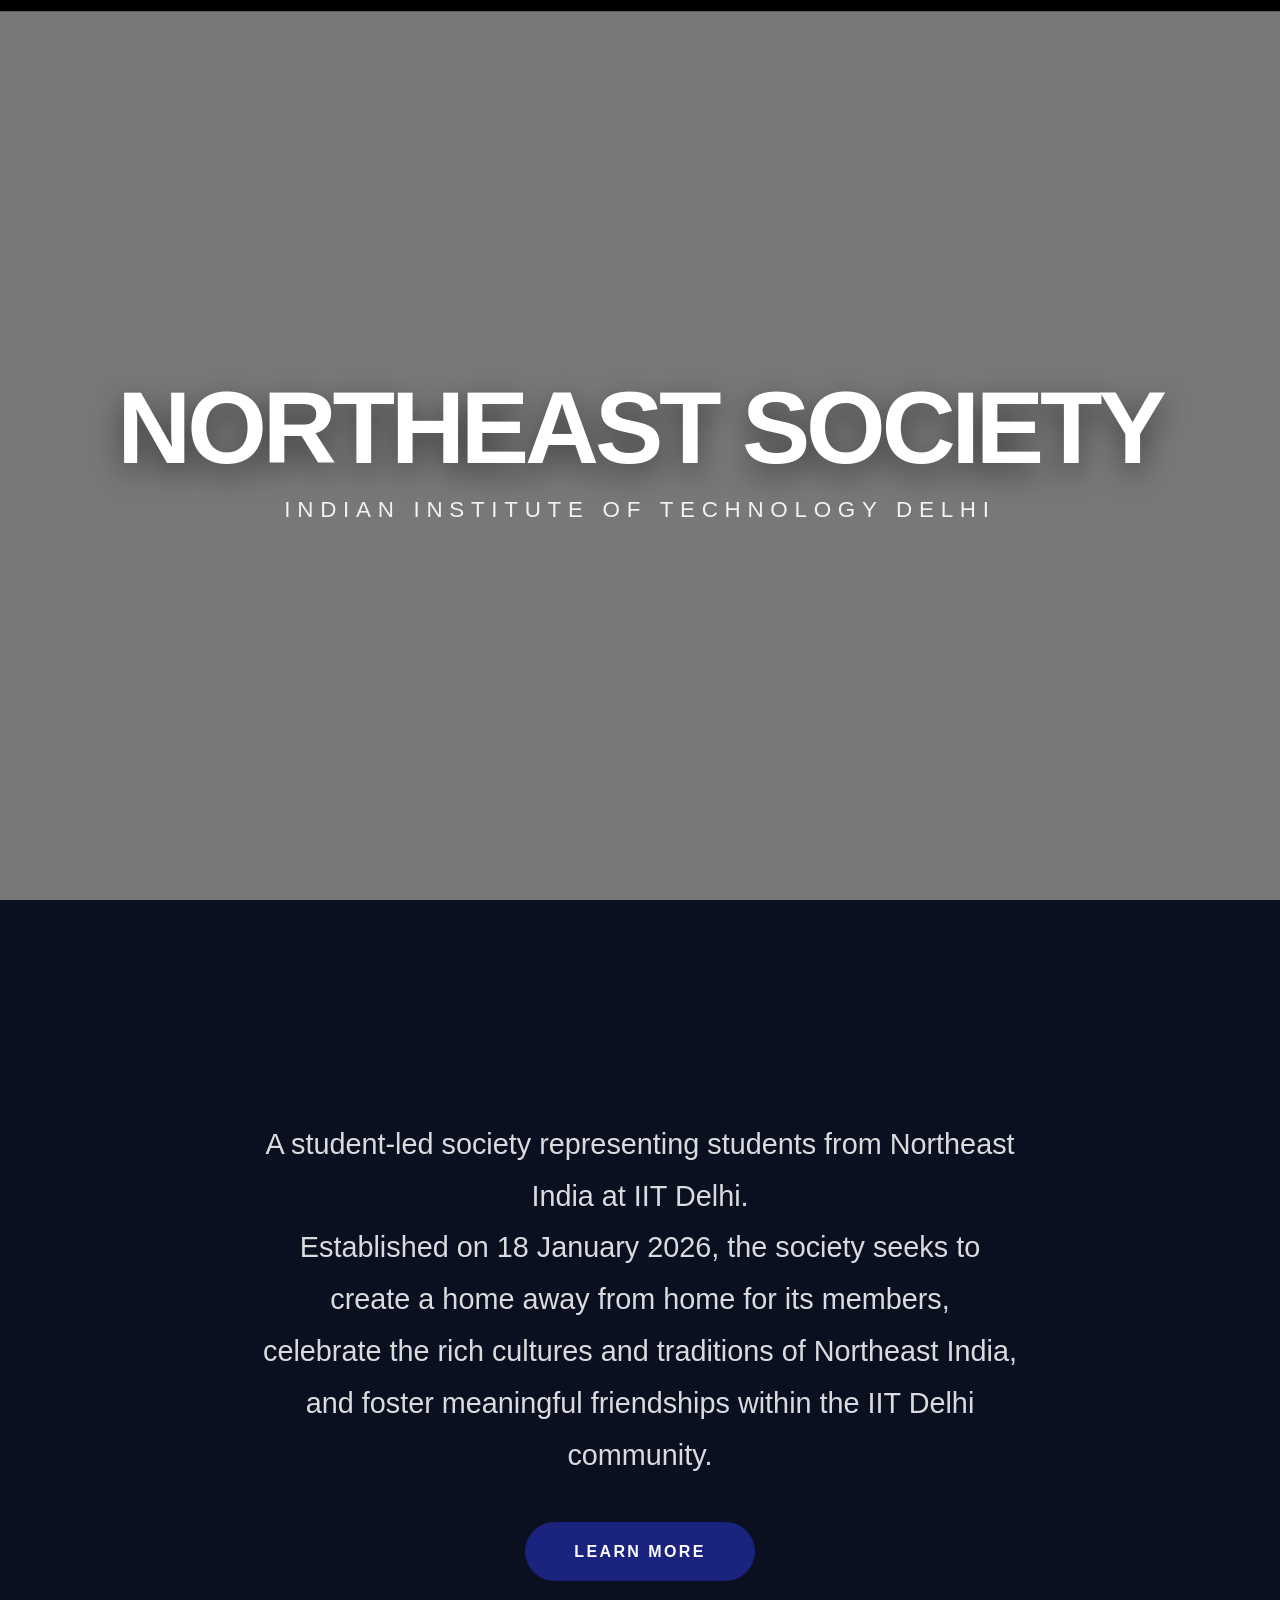
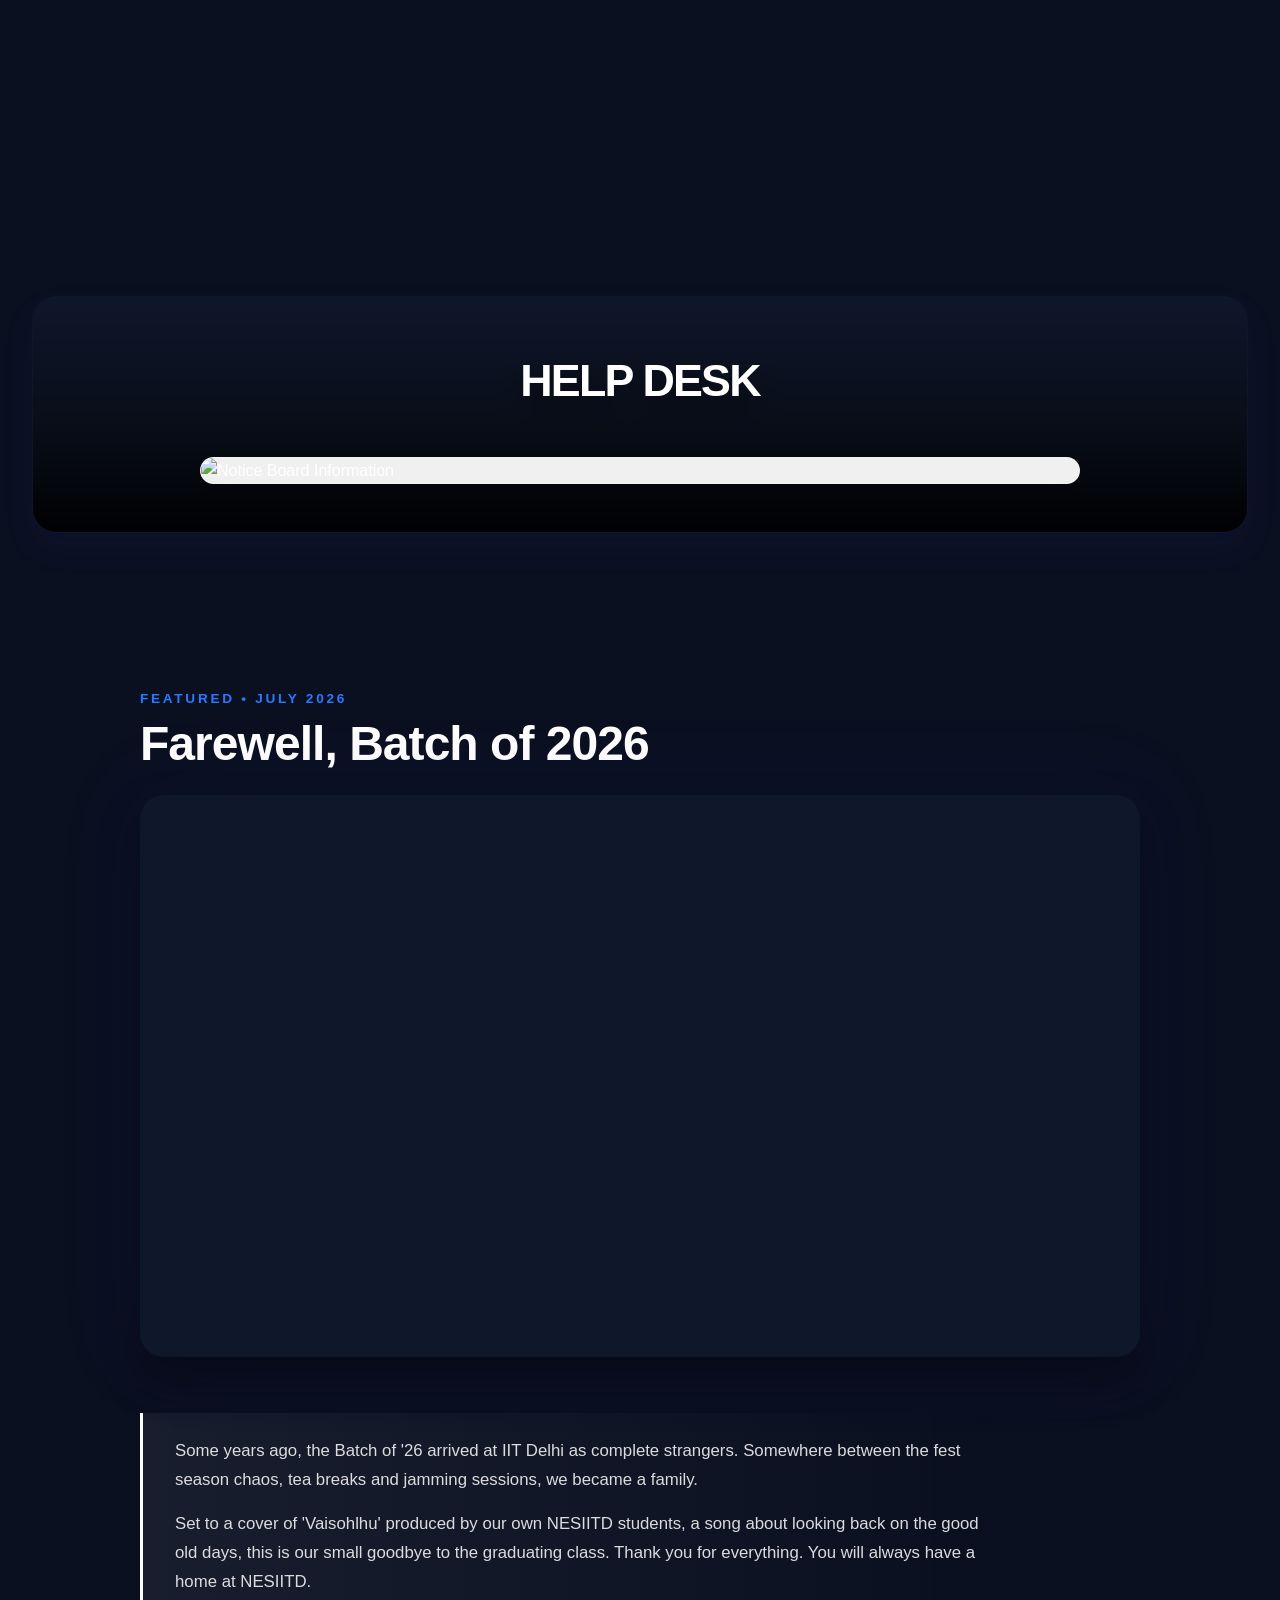
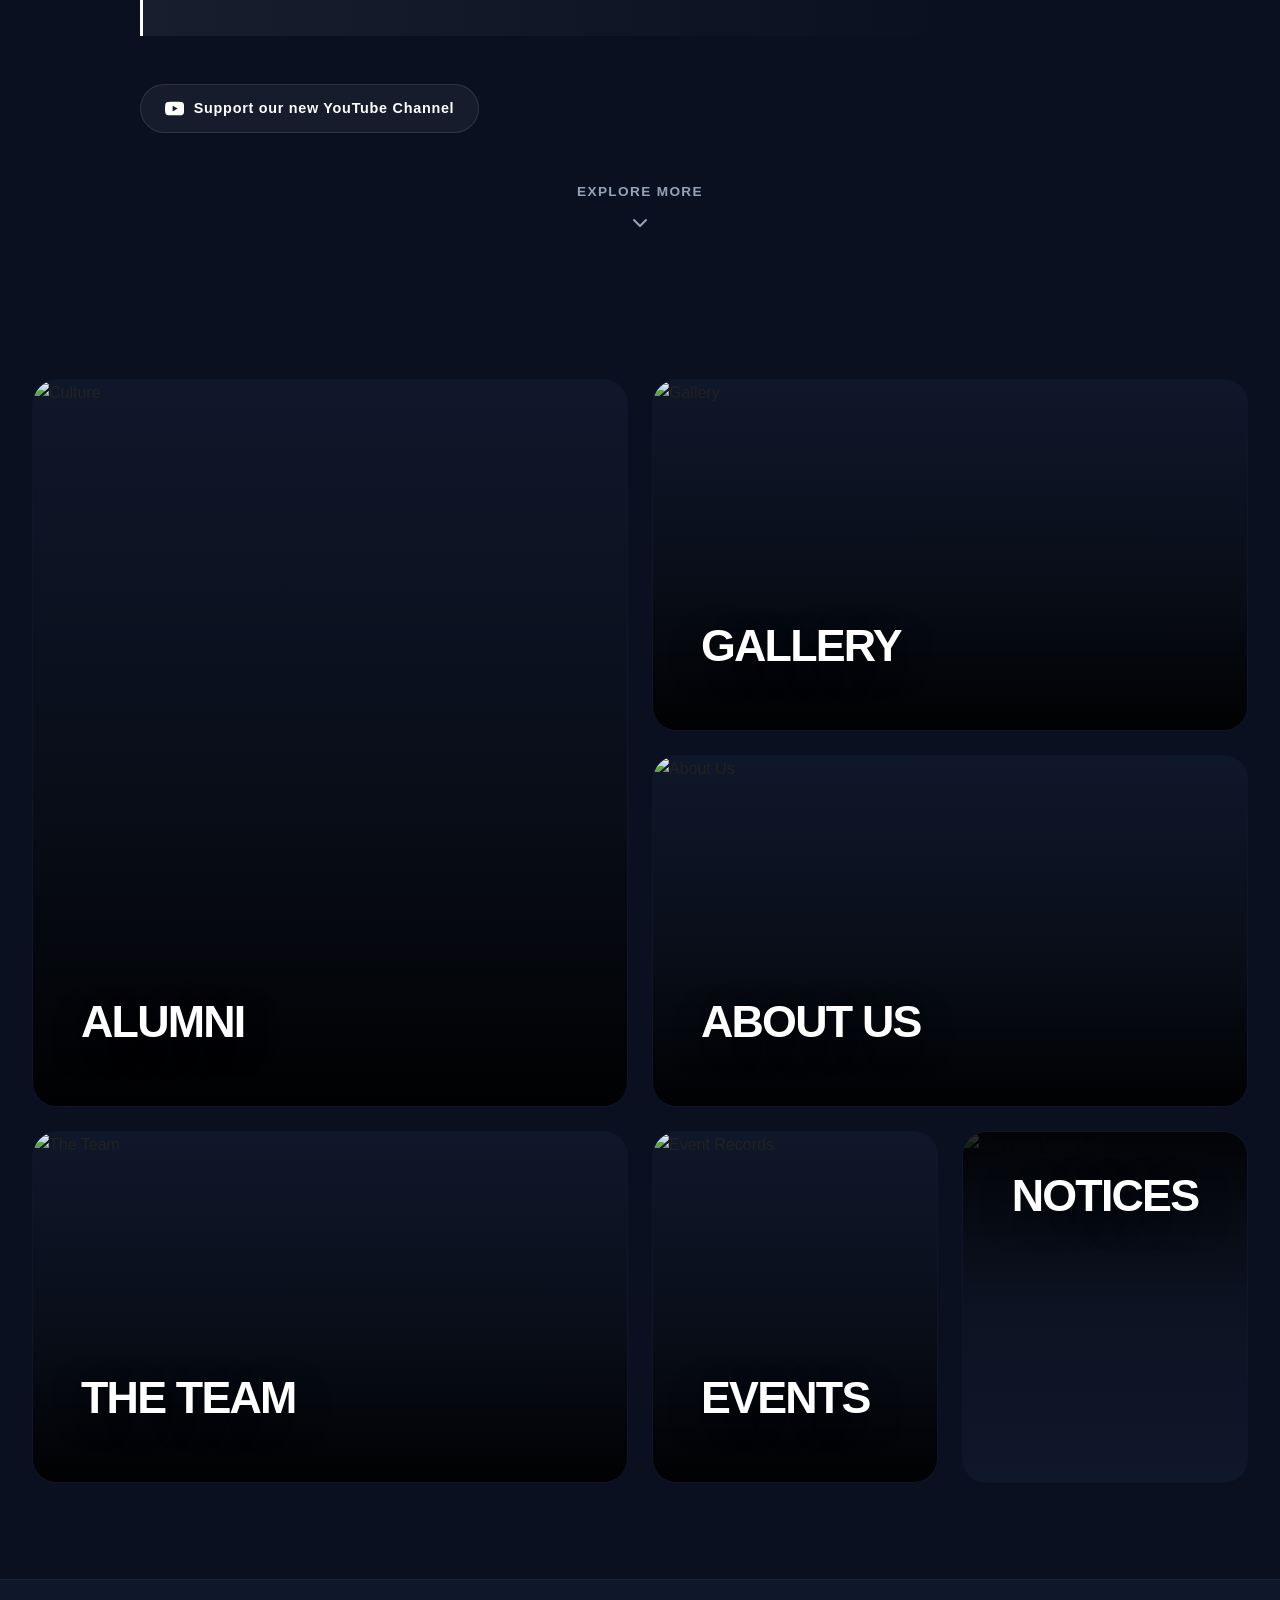
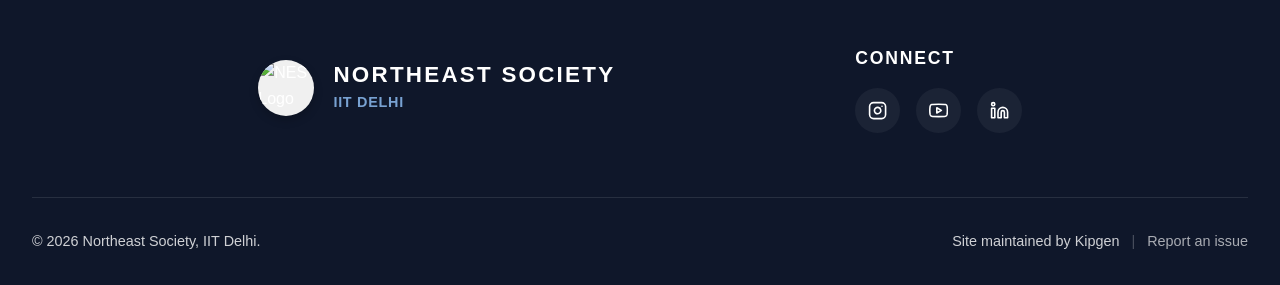
==== index.html @ 07f59d1e "v16" ====
<!-- if youre seeing this please dont inject anything 
 please please pleaese please 
 im not paid enough to get a headache for it
 please please -->









<!DOCTYPE html>
<html lang="en">
<head>
    <link rel="preload" as="image" href="https://res.cloudinary.com/dniy8inc1/image/upload/f_auto,q_auto:best/v1780117609/gphoto_ncxdpk.jpg">
<link rel="preload" as="image" href="https://res.cloudinary.com/dniy8inc1/image/upload/f_auto,q_auto:best/v1783528385/2_xokitm.png">
    <meta charset="UTF-8">
    <meta name="viewport" content="width=device-width, initial-scale=1.0">
    <meta http-equiv="Content-Security-Policy" content="default-src 'self'; img-src 'self' https://res.cloudinary.com data:; style-src 'self' 'unsafe-inline' https://fonts.googleapis.com; font-src 'self' https://fonts.gstatic.com; script-src 'self' 'unsafe-inline' https://www.youtube.com https://s.ytimg.com; frame-src 'self' https://www.youtube.com;">    
    
    <title>Northeast Society, IIT Delhi</title>
    
    <meta name="description" content="The Northeast Society acts as a home away from home for students at IIT Delhi. We bridge the gap between the Eight Sister States and campus life.">
    <meta name="author" content="Northeast Society, IIT Delhi">
    <meta name="theme-color" content="#1A237E">

    <meta property="og:title" content="Northeast Society, IIT Delhi">
    
    <meta property="og:site_name" content="Northeast Society, IIT Delhi">
    
    <meta property="og:description" content="This is the official website for the Northeast Society, IITD. The Northeast Society acts as a home away from home for students at IIT Delhi. We bridge the gap between the Eight Sister States and campus life.">
    <meta property="og:image" content="https://res.cloudinary.com/dniy8inc1/image/upload/w_1200,q_auto,f_auto/v1780009978/neslogo_wqwnsd.jpg">
    <meta property="og:url" content="https://kipgenn.github.io/northeast-society-website/">
    <meta property="og:type" content="website">

    <link rel="icon" type="image/jpeg" href="https://res.cloudinary.com/dniy8inc1/image/upload/w_64,q_auto,f_auto/v1780009978/neslogo_wqwnsd.jpg">
    <link rel="apple-touch-icon" href="https://res.cloudinary.com/dniy8inc1/image/upload/w_180,q_auto,f_auto/v1780009978/neslogo_wqwnsd.jpg">
    <link rel="preconnect" href="https://fonts.googleapis.com">
    <link rel="preconnect" href="https://fonts.gstatic.com" crossorigin>
    <link href="https://fonts.googleapis.com/css2?family=Roboto:wght@400;500;700;900&display=swap" rel="stylesheet">
    <link href="https://fonts.googleapis.com/css2?family=Plus+Jakarta+Sans:wght@400;500;600;700;800;900&display=swap" rel="stylesheet">
    <link rel="stylesheet" href="styles.css?v=16.0">
    <link rel="stylesheet" href="index.css?v=16.0">
    <link rel="stylesheet" href="video-playback.css?v=16.0">
</head>
<body>

    <main>

        <section class="hero-fullscreen">
            <div class="hero-parallax-wrapper">
                <img src="https://res.cloudinary.com/dniy8inc1/image/upload/f_auto,q_auto:best/v1780117609/gphoto_ncxdpk.jpg" alt="NEO Showcase" class="hero-bg">
            </div>

            <div class="hero-content-main">
                <h1>NORTHEAST SOCIETY</h1>
                <p>Indian Institute of Technology Delhi</p>
            </div>
            <a href="#welcome-section" class="scroll-cascade" aria-label="Scroll down">
                <svg viewBox="0 0 24 24" fill="none" stroke="currentColor" stroke-width="2.5" stroke-linecap="round" stroke-linejoin="round" class="chevron c1"><polyline points="4 8 12 16 20 8"></polyline></svg>
                <svg viewBox="0 0 24 24" fill="none" stroke="currentColor" stroke-width="2.5" stroke-linecap="round" stroke-linejoin="round" class="chevron c2"><polyline points="4 8 12 16 20 8"></polyline></svg>
                <svg viewBox="0 0 24 24" fill="none" stroke="currentColor" stroke-width="2.5" stroke-linecap="round" stroke-linejoin="round" class="chevron c3"><polyline points="4 8 12 16 20 8"></polyline></svg>
            </a>
        </section>

        <section id="welcome-section" class="welcome-section">

            <div class="aurora-blob blob-1"></div>
            <div class="aurora-blob blob-2"></div>


            
<div class="welcome-container">
    <p class="welcome-text">
        <span class="scroll-reveal inline-reveal">A student-led society representing students from Northeast India at IIT Delhi.</span>
        <span class="scroll-reveal inline-reveal delay-1">Established on 18 January 2026, the society seeks to create a home away from home for its members,</span>
        <span class="scroll-reveal inline-reveal delay-2">celebrate the rich cultures and traditions of Northeast India, and foster meaningful friendships within the IIT Delhi community.</span>
    </p>
    <a href="about.html" class="btn-learn-more scroll-reveal delay-3">Learn more</a>
</div>



<a href="#featured-content" class="scroll-cascade welcome-scroll" aria-label="Scroll down">
        <svg viewBox="0 0 24 24" fill="none" stroke="currentColor" stroke-width="2.5" stroke-linecap="round" stroke-linejoin="round" class="chevron c1"><polyline points="4 8 12 16 20 8"></polyline></svg>
        <svg viewBox="0 0 24 24" fill="none" stroke="currentColor" stroke-width="2.5" stroke-linecap="round" stroke-linejoin="round" class="chevron c2"><polyline points="4 8 12 16 20 8"></polyline></svg>
        <svg viewBox="0 0 24 24" fill="none" stroke="currentColor" stroke-width="2.5" stroke-linecap="round" stroke-linejoin="round" class="chevron c3"><polyline points="4 8 12 16 20 8"></polyline></svg>
    </a>
</section>        


</section>






<section id="notice-board" class="notice-section">
    <div class="notice-wrapper">
        <div class="notice-header">
            <h2>HELP DESK</h2>
        </div>
        <div class="notice-content">
            <img src="https://res.cloudinary.com/dniy8inc1/image/upload/f_auto,q_auto:best/v1783528385/2_xokitm.png" alt="Notice Board Information" class="notice-image">
        </div>
    </div>


</section>



<section id="featured-content" class="feature-section">
<div class="feature-wrapper">
    
    <div class="feature-header">
        <span class="feature-tag">Featured • July 2026</span>
        <h2>Farewell, Batch of 2026</h2>
    </div>

    <div class="feature-media">
        <div class="custom-yt-container">
            <div class="video-layer">
                <div id="youtube-player-node"></div>
            </div>
            <div id="video-click-overlay" class="video-click-overlay"></div>
            <div class="yt-controls">
                <div class="progress-wrapper">
                    <div class="progress-bar-bg"></div>
                    <div class="progress-bar-fill" id="progress-fill"></div>
                    <input type="range" id="seek-slider" min="0" max="100" value="0" step="0.1">
                </div>
                <div class="control-buttons">
                    <button id="play-pause-btn" class="yt-btn">
                        <svg id="icon-play" viewBox="0 0 24 24" fill="currentColor" class="hidden"><path d="M8 5v14l11-7z"/></svg>
                        <svg id="icon-pause" viewBox="0 0 24 24" fill="currentColor"><path d="M6 19h4V5H6v14zm8-14v14h4V5h-4z"/></svg>
                    </button>
                    <button id="mute-btn" class="yt-btn">
                        <svg id="icon-vol" viewBox="0 0 24 24" fill="currentColor" class="hidden"><path d="M3 9v6h4l5 5V4L7 9H3zm13.5 3c0-1.77-1.02-3.29-2.5-4.03v8.05c1.48-.73 2.5-2.25 2.5-4.02z"/></svg>
                        <svg id="icon-mute" viewBox="0 0 24 24" fill="currentColor"><path d="M16.5 12c0-1.77-1.02-3.29-2.5-4.03v2.21l2.45 2.45c.03-.2.05-.41.05-.63zm2.5 0c0 .94-.2 1.82-.54 2.64l1.51 1.51C20.63 14.91 21 13.5 21 12c0-4.28-2.99-7.86-7-8.77v2.06c2.89.86 5 3.54 5 6.71zM4.27 3L3 4.27 7.73 9H3v6h4l5 5v-6.73l4.25 4.25c-.67.52-1.42.93-2.25 1.18v2.06c1.38-.31 2.63-.95 3.69-1.81L19.73 21 21 19.73l-9-9L4.27 3zM12 4L9.91 6.09 12 8.18V4z"/></svg>
                    </button>
                    <button id="fullscreen-btn" class="yt-btn" style="margin-left: auto;">
                        <svg id="icon-expand" viewBox="0 0 24 24" fill="currentColor"><path d="M7 14H5v5h5v-2H7v-3zm-2-4h2V7h3V5H5v5zm12 7h-3v2h5v-5h-2v3zM14 5v2h3v3h2V5h-5z"/></svg>
                        <svg id="icon-compress" viewBox="0 0 24 24" fill="currentColor" class="hidden"><path d="M5 16h3v3h2v-5H5v2zm3-8H5v2h5V5H8v3zm6 11h2v-3h3v-2h-5v5zm2-11V5h-2v5h5V8h-3z"/></svg>
                    </button>
                    <div class="time-display">
                        <span id="current-time">0:00</span> / <span id="total-time">0:00</span>
                    </div>
                </div>
            </div>
        </div>
    </div>

    <div class="feature-description">
        <p>


        </p>
<blockquote class="feature-quote-box">
<p>Some years ago, the Batch of '26 arrived at IIT Delhi as complete strangers. Somewhere between the fest season chaos, tea breaks and jamming sessions, we became a family.</p>
<p>Set to a cover of 'Vaisohlhu' produced by our own NESIITD students, a song about looking back on the good old days, this is our small goodbye to the graduating class. Thank you for everything. You will always have a home at NESIITD.</p>

<p class="quote-credits"></p>
</blockquote>
<a href="https://youtu.be/379xbYLZEEY?si=bmn3hO4nRIF-hbnq?sub_confirmation=1" target="_blank" class="yt-promo-btn">
    <svg viewBox="0 0 24 24" fill="currentColor" class="yt-icon">
        <path d="M23.498 6.186a3.016 3.016 0 0 0-2.122-2.136C19.505 3.545 12 3.545 12 3.545s-7.505 0-9.377.505A3.017 3.017 0 0 0 .502 6.186C0 8.07 0 12 0 12s0 3.93.502 5.814a3.016 3.016 0 0 0 2.122 2.136c1.871.505 9.376.505 9.376.505s7.505 0 9.377-.505a3.015 3.015 0 0 0 2.122-2.136C24 15.93 24 12 24 12s0-3.93-.502-5.814zM9.545 15.568V8.432L15.818 12l-6.273 3.568z"/>
    </svg>
    Support our new YouTube Channel
</a>
    </div>

</div>

    <a href="#bento-nav" class="feature-scroll-handoff" aria-label="Explore more">
        <p>Explore more</p>
        <svg viewBox="0 0 24 24" fill="none" stroke="currentColor" stroke-width="2" stroke-linecap="round" stroke-linejoin="round"><polyline points="6 9 12 15 18 9"></polyline></svg>
    </a>
</section>

<section id="bento-nav" class="bento-container">

            <div class="bento-grid">
                
                <a href="alumni.html" class="bento-card bento-large dark">
                    <img src="https://res.cloudinary.com/dniy8inc1/image/upload/f_auto,q_auto:eco/v1780065992/p21_oqbmvs.jpg" alt="Culture" class="bento-img-bg">
                    <!-- <span class="bento-tag"></span> -->
                    <div class="bento-content">
                        <h3>ALUMNI</h3>
                    </div>
                </a>

                <a href="gallery.html" class="bento-card bento-wide dark">
                    <img src="https://res.cloudinary.com/dv3amoobl/image/upload/w_800,c_fill,f_auto,q_auto:eco/v1779994453/p5_kvud8p.jpg" alt="Gallery" class="bento-img-bg">
                    <!-- <span class="bento-tag">Our Moments</span> -->
                    <div class="bento-content">
                        <h3>GALLERY</h3>
                    </div>
                </a>

                <a href="about.html" class="bento-card bento-wide dark">
                    <img src="https://res.cloudinary.com/dniy8inc1/image/upload/f_auto,q_auto:eco/v1780111053/p22_uwu67s.jpg" alt="About Us" class="bento-img-bg">
                    <!-- <span class="bento-tag">Our Story</span> -->
                    <div class="bento-content">
                        <h3>ABOUT US</h3>
                    </div>
                </a>

                <a href="teams.html" class="bento-card bento-wide dark">
                    <img src="https://res.cloudinary.com/dniy8inc1/image/upload/f_auto,q_auto:eco/v1780117609/gphoto_ncxdpk.jpg" alt="The Team" class="bento-img-bg">
                    <!-- <span class="bento-tag">The Committee</span> -->
                    <div class="bento-content">
                        <h3>The TEAM</h3>
                    </div>
                </a>

            <a href="events.html" class="bento-card bento-square dark">
                <img src="https://res.cloudinary.com/dniy8inc1/image/upload/f_auto,q_auto:eco/v1780065992/a_vjyd9u.jpg" alt="Event Records" class="bento-img-bg">
                <div class="bento-content">
                    <h3>EVENTS</h3>
                </div>
            </a>

            <a href="#" id="social-trigger" class="bento-card bento-square dark">
                <img src="https://res.cloudinary.com/dniy8inc1/image/upload/w_800,c_fill,f_auto,q_auto:eco/v1779994453/2_by94d1.jpg" alt="Connect With Us" class="bento-img-bg">
                <div class="bento-content">
                    <h3>NOTICES</h3>
                    <!-- <p class="bento-subtitle">Our Socials</p> -->
                </div>
            </a>
            </div>
        </section>

    </main>

<footer class="premium-footer">
    <div class="footer-container">
        
        <div class="footer-grid">
            <div class="footer-brand">
                <div class="brand-header">
                    <img src="https://res.cloudinary.com/dniy8inc1/image/upload/w_120,q_auto,f_auto/v1780009978/neslogo_wqwnsd.jpg" alt="NES Logo" class="footer-logo">
                    <div class="brand-titles">
                        <h2>NORTHEAST SOCIETY</h2>
                        <p class="institute-text">IIT Delhi</p>
                    </div>
                </div>
                <!-- <p class="footer-tagline">A home away from home, celebrating the rich cultures of the Eight Sister States.</p> -->
            </div>


            <!-- <div class="footer-links">
                <h3>Explore</h3>
                <nav>
                    <a href="about.html">About Us</a>
                    <a href="teams.html">The Team</a>
                    <a href="events.html">Event Records</a>
                    <a href="gallery.html">Gallery</a>
                </nav>
            </div> -->

            <div class="footer-socials">
                <h3>Connect</h3>
                <div class="social-icons">
                    <a href="https://instagram.com/nes_iitd" target="_blank" rel="noopener noreferrer" aria-label="Instagram">
                        <svg viewBox="0 0 24 24" fill="none" stroke="currentColor" stroke-width="2" stroke-linecap="round" stroke-linejoin="round"><rect x="2" y="2" width="20" height="20" rx="5" ry="5"></rect><path d="M16 11.37A4 4 0 1 1 12.63 8 4 4 0 0 1 16 11.37z"></path><line x1="17.5" y1="6.5" x2="17.51" y2="6.5"></line></svg>
                    </a>
                    <a href="https://www.youtube.com/@NortheastSocietyIITD" target="_blank" rel="noopener noreferrer" aria-label="YouTube">
                        <svg viewBox="0 0 24 24" fill="none" stroke="currentColor" stroke-width="2" stroke-linecap="round" stroke-linejoin="round"><path d="M22.54 6.42a2.78 2.78 0 0 0-1.94-2C18.88 4 12 4 12 4s-6.88 0-8.6.46a2.78 2.78 0 0 0-1.94 2A29 29 0 0 0 1 11.75a29 29 0 0 0 .46 5.33 2.78 2.78 0 0 0 1.94 2c1.72.46 8.6.46 8.6.46s6.88 0 8.6-.46a2.78 2.78 0 0 0 1.94-2 29 29 0 0 0 .46-5.33 29 29 0 0 0-.46-5.33z"></path><polygon points="9.75 15.02 15.5 11.75 9.75 8.48 9.75 15.02"></polygon></svg>
                    </a>
                    <a href="#" target="_blank" rel="noopener noreferrer" aria-label="LinkedIn">
                        <svg viewBox="0 0 24 24" fill="none" stroke="currentColor" stroke-width="2" stroke-linecap="round" stroke-linejoin="round"><path d="M16 8a6 6 0 0 1 6 6v7h-4v-7a2 2 0 0 0-2-2 2 2 0 0 0-2 2v7h-4v-7a6 6 0 0 1 6-6z"></path><rect x="2" y="9" width="4" height="12"></rect><circle cx="4" cy="4" r="2"></circle></svg>
                    </a>
                </div>
            </div>
            
        </div>

        <div class="footer-bottom">
            <p>&copy; 2026 Northeast Society, IIT Delhi.</p>
            <p class="dev-credit">
                Site maintained by Kipgen <span class="divider">|</span> 
                <a href="mailto:thanggousemkipgen@gmail.com">Report an issue</a>
            </p>
        </div>
        
    </div>
</footer>
    <script src="script.js"></script>
    <script src="video-script.js"></script>
</body>
</html>
---- styles.css ----
@import url('https://fonts.googleapis.com/css2?family=Roboto:wght@400;500;700;900&display=swap');

:root {
    --bg-color: #FAFAFA;
    --text-main: #222222;
    --accent: #1A237E; 
    --accent-vibrant: #2979FF; 
}

html, body {
    width: 100%;
    overflow-x: hidden;
    -ms-overflow-style: none;
    scrollbar-width: none;
}

html::-webkit-scrollbar, body::-webkit-scrollbar {
    display: none;
    width: 0px;
    background: transparent;
}

html { scroll-behavior: smooth; }

* {
    margin: 0;
    padding: 0;
    box-sizing: border-box;
    -webkit-tap-highlight-color: transparent;
}

a:focus-visible, button:focus-visible {
    outline: 3px solid var(--accent-vibrant);
    outline-offset: 2px;
}

body {
    font-family: 'Segoe UI', Roboto, Helvetica, Arial, sans-serif;
    background-color: var(--bg-color);
    color: var(--text-main);
    line-height: 1.6;
    overflow-x: hidden;
}

section { padding: 5rem 1rem; }

.section-header { text-align: center; margin-bottom: 3rem; }

.section-header h2 { font-size: 2rem; color: var(--text-main); }

.section-header .underline { 
    width: 4rem; 
    height: 4px; 
    background-color: var(--accent); 
    margin: 0.5rem auto 0 auto; 
}

header {
    position: fixed;
    top: -150px; 
    left: 0;
    width: 100%;
    z-index: 9999;
    transition: top 0.4s cubic-bezier(0.25, 1, 0.5, 1);
    display: flex;
    justify-content: space-between;
    align-items: center;
    padding: 1rem 2rem;
    background: rgba(0, 0, 0, 0.65);
    backdrop-filter: blur(20px);
    -webkit-backdrop-filter: blur(20px);
    border-bottom: 1px solid rgba(255, 255, 255, 0.1);
    transition: top 0.4s cubic-bezier(0.25, 1, 0.5, 1), padding 0.3s ease, background 0.3s ease;
}

header.header-scrolled {
    top: 0; 
    padding: 0.5rem 2rem;
    background: rgba(0, 0, 0, 0.9);
}

.g1 {
    display: flex;
    flex-direction: row;
    align-items: center;
    gap: 1.2rem;
    transition: height 0.3s ease;
}

.g1 a {
    display: flex;
    align-items: center;
    gap: 1.2rem;
    text-decoration: none;
}

.g1 img {
    height: 5rem;
    width: auto;
    border-radius: 0.5rem;
    box-shadow: 0 0 0 2px rgba(255,255,255,0.6);
}

header.header-scrolled .g1 img {
    height: 3.5rem;
}

.g1 div {
    display: flex;
    flex-direction: column;
}

.g1 h1, .g1 h2 {
    margin: 0;
    line-height: 1.2;
}

.g1 h1 {
    color: #ffffff;
    font-size: 1.8rem;
    font-weight: 800;
}

.g1 h2 {
    font-size: 1.1rem;
    font-weight: 600;
    color: rgba(255, 255, 255, 0.8);
    letter-spacing: 0.05em;
    margin-top: 0.2rem;
}

.hero-fullscreen {
    position: relative;
    height: 100vh;
    display: flex;
    align-items: center;
    justify-content: center;
    overflow: hidden;
    background-color: #000;
}

.hero-parallax-wrapper { position: absolute; top: -5%; left: -5%; width: 110%; height: 110%; z-index: 1; will-change: transform; }

.hero-bg { width: 100%; height: 100%; object-fit: cover; filter: brightness(0.5); transform: scale(1.05); animation: slowZoom 15s linear infinite alternate; transition: object-position 0.6s ease; }

.hero-content-main { text-align: center; color: white; z-index: 2; animation: fadeUp 1s cubic-bezier(0.165, 0.84, 0.44, 1) forwards; padding: 0 2rem; }

.hero-content-main h1 { font-size: clamp(3.5rem, 8vw, 7.5rem); font-weight: 900; letter-spacing: -0.04em; margin-bottom: 0.5rem; line-height: 1.1; text-shadow: 0 10px 30px rgba(0,0,0,0.5); }

.hero-content-main p { font-size: clamp(1rem, 2vw, 1.4rem); font-weight: 500; letter-spacing: 0.3em; text-transform: uppercase; opacity: 0.9; }

.hero-text-fullscreen {
    height: 100vh; 
    width: 100%;
    display: flex;
    align-items: center;
    justify-content: center;
    background-color: #ffffff;
    text-align: center;
    padding: 0 2rem;
    overflow: hidden;
    position: relative;
    border-bottom: 1px solid #f3f4f6; 
}

.dynamic-text-container { will-change: transform, opacity; }

.dynamic-text-container h1 { font-size: clamp(4rem, 10vw, 8rem); color: #1a237e; font-weight: 900; line-height: 1.05; margin-bottom: 1.5rem; letter-spacing: -0.04em; }

.dynamic-text-container p { font-size: clamp(1.1rem, 2vw, 1.5rem); color: #4b5563; max-width: 700px; margin: 0 auto; font-weight: 500; }

.heritage-melt { background: linear-gradient(180deg, #ffffff 0%, #f9fafb 15%, #f9fafb 100%); }

@keyframes slowZoom { from { transform: scale(1.05); } to { transform: scale(1.15); } }

@keyframes fadeUp { from { opacity: 0; transform: translateY(30px); } to { opacity: 1; transform: translateY(0); } }

#page-loader {
    position: fixed; inset: 0; z-index: 99999; 
    background: #000000;
    display: flex; align-items: center; justify-content: center;
    transition: transform 1s cubic-bezier(0.75, 0, 0.25, 1), opacity 1s ease;
}

#page-loader.loader-hidden { 
    transform: translateY(-100%);
    opacity: 0;
    pointer-events: none; 
}

.loader-inner { 
    display: flex; flex-direction: column; align-items: center; 
}

.loader-logo { 
    width: 5.5rem; height: 5.5rem; border-radius: 50%; object-fit: cover; 
    opacity: 0;
    margin-bottom: 2rem; 
    animation: 
        premiumReveal 1.8s cubic-bezier(0.2, 1, 0.3, 1) forwards,
        logoBreathe 3s ease-in-out infinite 1.8s; 
}

.loader-wordmark { 
    display: flex; flex-direction: column; align-items: center; gap: 1.5rem; 
}

.loader-title { 
    font-size: clamp(1rem, 2.5vw, 1.6rem); 
    font-weight: 500; 
    letter-spacing: 0.5em; 
    color: #ffffff; 
    text-transform: uppercase; 
    display: flex; 
    justify-content: center; 
    margin-right: -0.5em; 
}

.loader-title .letter {
    display: inline-block;
    opacity: 0;
    animation: cinematicLetterWave 4.5s ease-in-out infinite;
    will-change: transform, opacity, filter;
}

.loader-title .letter.space { 
    width: 0.4em; 
}

.loader-sub { 
    font-size: 0.9rem; 
    font-weight: 400; 
    letter-spacing: 0.4em; 
    color: rgba(255, 255, 255, 0.6); 
    text-transform: uppercase; 
    margin-top: 1rem; 
    opacity: 0; 
    animation: 
        textFadeIn 2s ease 1.5s forwards,
        textPulse 3s ease-in-out infinite 3.5s; 
}

@keyframes premiumReveal {
    0% { opacity: 0; transform: scale(0.8) translateY(20px); filter: blur(15px); box-shadow: 0 0 0 rgba(255,255,255,0); }
    100% { opacity: 1; transform: scale(1) translateY(0); filter: blur(0); box-shadow: 0 10px 40px rgba(255, 255, 255, 0.08); }
}

@keyframes logoBreathe {
    0%, 100% { box-shadow: 0 10px 40px rgba(255, 255, 255, 0.08); }
    50% { box-shadow: 0 10px 50px rgba(255, 255, 255, 0.25); }
}

@keyframes textFadeIn {
    0% { opacity: 0; transform: translateY(10px); }
    100% { opacity: 1; transform: translateY(0); }
}

@keyframes textPulse {
    0%, 100% { opacity: 0.3; }
    50% { opacity: 0.8; }
}

@keyframes cinematicLetterWave {
    0% { opacity: 0; filter: blur(8px); transform: translateY(8px) scale(0.95); }
    15%, 65% { opacity: 1; filter: blur(0); transform: translateY(0) scale(1); }
    80%, 100% { opacity: 0; filter: blur(8px); transform: translateY(-8px) scale(0.95); }
}

footer { background-color: var(--text-main); color: #ffffff; text-align: center; padding: 3rem 1rem; }

footer p { font-size: 0.9rem; opacity: 0.8; color: #ffffff; margin-bottom: 0.5rem; }

footer a { color: #ffffff; text-decoration: underline; }

@media (max-width: 48rem) {
    header { padding: 0.8rem 1.2rem; }
    header .g1 img { height: 48px; border-radius: 6px; }
    header .g1 h1 { font-size: 1.3rem; }
    header .g1 h2 { font-size: 0.85rem; }
    .hero-bg { object-position: 75% center; } 
}

@media (prefers-reduced-motion: reduce) {
    .marquee-track { animation-play-state: paused !important; }
    .bento-card, .card, .marquee-track img { transition: none !important; transform: none !important; }
    .hero-bg { animation: none !important; }
}

.scroll-cascade {
    position: absolute;
    bottom: 2.5rem;
    left: 50%;
    transform: translateX(-50%);
    display: flex;
    flex-direction: column;
    align-items: center;
    z-index: 50;
    color: #ffffff;
    opacity: 0.8;
    transition: opacity 0.3s ease;
    mix-blend-mode: difference;
    will-change: opacity;
    backface-visibility: hidden;
}

.scroll-cascade:hover { opacity: 1; }

.scroll-cascade .chevron { width: 2.5rem; height: 2.5rem; opacity: 0; animation: cascade-pulse 2s infinite cubic-bezier(0.4, 0, 0.2, 1); }

.scroll-cascade .chevron + .chevron { margin-top: -1.5rem; }

.scroll-cascade .c1 { animation-delay: 0s; }

.scroll-cascade .c2 { animation-delay: 0.15s; }

.scroll-cascade .c3 { animation-delay: 0.3s; }

@keyframes cascade-pulse {
    0% { opacity: 0; transform: translateY(-10px); }
    50% { opacity: 1; transform: translateY(0); }
    100% { opacity: 0; transform: translateY(10px); }
}

#featured-content { scroll-margin-top: 4.5rem; }
/*global header*/
#main-nav {
    display: flex;
    justify-content: space-between; 
    align-items: center;
    width: 100%;
    padding: 1rem 2rem;
    box-sizing: border-box;
}


.desktop-nav {
    display: flex;
    gap: 2.5rem;
    align-items: center;
}

.desktop-nav a {
    color: rgba(255, 255, 255, 0.7); 
    text-decoration: none;
    font-size: 0.9rem;
    font-weight: 600;
    text-transform: uppercase;
    letter-spacing: 0.1em;
    position: relative;
    transition: color 0.3s ease;
}


.desktop-nav a:hover {
    color: #ffffff; 
}


.desktop-nav a::after {
    content: '';
    position: absolute;
    bottom: -6px;
    left: 0;
    width: 0%;
    height: 2px;
    background-color: var(--accent);
    transition: width 0.3s cubic-bezier(0.165, 0.84, 0.44, 1);
}

.desktop-nav a:hover::after {
    width: 100%;
}

/* hamburger dropdown */

.mobile-menu-btn { display: none; }
.mobile-nav-overlay { display: none; }

@media (max-width: 768px) {
    #main-nav {
        flex-direction: row !important;
        justify-content: space-between !important;
        padding: 1rem 1.5rem !important;
    }

    .desktop-nav { 
        display: none !important; 
    }


    .mobile-menu-btn {
        display: block;
        background: none;
        border: none;
        color: #ffffff;
        cursor: pointer;
        padding: 0.5rem;
        z-index: 100; 
    }

    .mobile-menu-btn svg { width: 30px; height: 30px; }


    .mobile-nav-overlay {
        display: flex;
        position: fixed;
        top: 0;
        left: 0;
        width: 100%;
        height: 100vh;
        background-color: rgba(11, 16, 33, 0.98); 
        backdrop-filter: blur(10px);
        z-index: 90;
        flex-direction: column;
        justify-content: center;
        align-items: center;
        opacity: 0;
        pointer-events: none;
        transition: opacity 0.3s cubic-bezier(0.165, 0.84, 0.44, 1);
    }

    .mobile-nav-overlay.active {
        opacity: 1;
        pointer-events: all;
    }


    .mobile-nav-links {
        display: flex;
        flex-direction: column;
        gap: 2.5rem;
        text-align: center;
    }

    .mobile-nav-links a {
        color: #ffffff;
        font-size: 1.8rem;
        text-decoration: none;
        font-weight: 700;
        text-transform: uppercase;
        letter-spacing: 0.15em;
        transition: color 0.3s ease;
    }
    
    .mobile-nav-links a:active {
        color: var(--accent);
    }
}

/* footer */
.premium-footer {
    background-color: #0f172a; 
    color: #ffffff;
    padding: 4rem 2rem 2rem 2rem;
    position: relative;
    margin-top: 4rem;
    border-top: 1px solid rgba(255, 255, 255, 0.05);
    text-align: left; 
}

.footer-container {
    max-width: 85rem;
    margin: 0 auto;
}

.footer-grid {
    display: flex;
    justify-content: center;
    gap: 15rem;
    align-items: center;
    margin-bottom: 4rem;
}

.brand-header {
    display: flex;
    align-items: center;
    gap: 1.2rem;
}

.footer-logo {
    width: 3.5rem;
    height: 3.5rem;
    border-radius: 50%;
    object-fit: cover;
    box-shadow: 0 4px 10px rgba(0, 0, 0, 0.2);
}

.brand-titles {
    display: flex;
    flex-direction: column;
    justify-content: center;
}

.brand-titles h2 {
    font-size: 1.4rem;
    font-weight: 900;
    letter-spacing: 0.1em;
    margin: 0 0 0.2rem 0;
    color: #ffffff;
    line-height: 1.1;
}

.brand-titles .institute-text {
    font-size: 0.9rem;
    font-weight: 600;
    color: #93c5fd !important;
    margin: 0;
    text-transform: uppercase;
    letter-spacing: 0.05em;
}

.footer-socials {
    display: flex;
    flex-direction: column;
    align-items: flex-start;
}

.footer-socials h3 {
    font-size: 1.1rem;
    font-weight: 700;
    text-transform: uppercase;
    letter-spacing: 0.1em;
    margin: 0 0 1rem 0;
    color: #ffffff;
}

.social-icons {
    display: flex;
    gap: 1rem;
}

.social-icons a {
    display: flex;
    align-items: center;
    justify-content: center;
    width: 2.8rem;
    height: 2.8rem;
    border-radius: 50%;
    background: rgba(255, 255, 255, 0.05);
    color: #ffffff;
    transition: all 0.3s cubic-bezier(0.175, 0.885, 0.32, 1.275);
}

.social-icons a:hover {
    background: var(--accent, #4f80ff);
    transform: translateY(-5px);
    box-shadow: 0 10px 20px rgba(0, 0, 0, 0.3);
}

.social-icons svg {
    width: 1.2rem;
    height: 1.2rem;
}

.footer-bottom {
    display: flex;
    justify-content: space-between;
    align-items: center;
    padding-top: 2rem;
    border-top: 1px solid rgba(255, 255, 255, 0.1);
    color: rgba(255, 255, 255, 0.5);
    font-size: 0.85rem;
}

.footer-bottom p {
    margin: 0;
}

.footer-bottom a {
    color: rgba(255, 255, 255, 0.8);
    text-decoration: none;
    transition: color 0.2s ease;
}

.footer-bottom a:hover {
    color: #ffffff;
    text-decoration: underline;
}

.divider {
    margin: 0 0.5rem;
    opacity: 0.3;
}



@media (max-width: 48rem) {
    .premium-footer {
        padding: 3rem 1.5rem 1.5rem 1.5rem;
    }
    .footer-grid {
        flex-direction: column;
        align-items: flex-start;
        gap: 2.5rem;
    }
    .footer-socials {
        align-items: flex-start; 
    }
    .footer-bottom {
        flex-direction: column;
        align-items: flex-start;
        gap: 1rem;
    }
}
img {
    display: block;
    max-width: 100%;
    height: auto;
    background-color: #f0f0f0; 
}

.story-image img, 
.masonry-item {
    aspect-ratio: 16 / 9; 
    object-fit: cover;
}
---- index.css ----
*, *::before, *::after {
    box-sizing: border-box !important;
}

html, body {
    margin: 0;
    padding: 0;
    width: 100%;
    overflow-x: hidden;
    scrollbar-width: none; 
    background-color: #0B1021;
    color: #ffffff; 
}

body, h1, h2, h3, p, a, button, span {
    font-family: 'Plus Jakarta Sans', sans-serif !important;
}

::-webkit-scrollbar {
    width: 0px;
    background: transparent;
    display: none;
}

#front-photo {
    width: 100%;
    height: 60vh;
    background-image: url(https://res.cloudinary.com/dniy8inc1/image/upload/w_1200,f_auto,q_auto/v1780009985/mainpic_xepuez.png);
    background-size: cover;
    background-position: center center;
    background-repeat: no-repeat;
}

#pres-msg-box {
    background-color: #F8F9FA; 
    max-width: 60rem;
    margin: 4rem auto;
    padding: 3rem;
    border-left: 6px solid var(--accent); 
    box-shadow: 0 10px 30px rgba(0,0,0,0.05); 
    border-radius: 0 0.5rem 0.5rem 0;
}

.pres-header { margin-bottom: 2.5rem; }

.pres-header h2 { 
    font-size: 1.8rem; 
    text-transform: uppercase; 
    letter-spacing: 0.1em; 
}

.highlight { color: var(--accent); }

.left-underline { 
    width: 4rem; 
    height: 3px; 
    background: var(--accent); 
    margin-top: 0.5rem; 
}

.pres-content { 
    display: flex; 
    flex-direction: row; 
    gap: 3rem; 
    align-items: flex-start; 
}

.img-wrapper { flex: 0 0 180px; }

.img-wrapper img { 
    width: 100%; 
    border-radius: 0.5rem; 
    box-shadow: 0 4px 10px rgba(0,0,0,0.1); 
    border: 1px solid rgba(0,0,0,0.03); 
    transition: transform 0.3s cubic-bezier(0.175, 0.885, 0.32, 1.275), box-shadow 0.3s ease; 
}

.pres-text { 
    flex: 1; 
    display: flex; 
    flex-direction: column; 
}

.pres-text h3 { 
    margin-bottom: 0.5rem; 
    font-size: 1.4rem; 
}

.pres-text p { 
    font-size: 1.1rem; 
    line-height: 1.8; 
    color: #555; 
    margin-bottom: 1.5rem; 
}

.read-more { 
    align-self: flex-start; 
    padding: 0.5rem 1.2rem; 
    border: 1px solid #CCCCCC; 
    color: var(--text-main); 
    text-decoration: none; 
    font-size: 0.9rem; 
    border-radius: 0.25rem; 
    transition: all 0.2s ease; 
}

.read-more:hover { 
    border-color: var(--accent); 
    color: var(--accent); 
}

#upcoming-events { 
    padding: 5rem 2rem; 
    max-width: 75rem; 
    margin: 0 auto; 
}

.event-feature { 
    display: flex; 
    gap: 3rem; 
    background: #FFFFFF; 
    border-radius: 1rem; 
    overflow: hidden; 
    margin-bottom: 3rem; 
    border: 1px solid rgba(0,0,0,0.03); 
    transition: transform 0.3s cubic-bezier(0.175, 0.885, 0.32, 1.275), box-shadow 0.3s ease; 
}

.event-feature:hover { 
    transform: translateY(-6px); 
    box-shadow: 0 15px 30px rgba(26, 35, 126, 0.1); 
    z-index: 30; 
}

.event-image { 
    flex: 0 0 100px; 
    background: #f0f4f8; 
    display: flex; 
    flex-direction: column; 
    align-items: center; 
    justify-content: center; 
    padding: 0.5rem; 
    gap: 0.5rem; 
}

.date-badge { 
    position: static; 
    background: var(--accent); 
    color: white; 
    padding: 0.4rem 0.6rem; 
    display: flex; 
    flex-direction: column; 
    align-items: center; 
    border-radius: 0.3rem; 
    font-weight: bold; 
    font-size: 0.7rem; 
    line-height: 1; 
}

.event-image img { 
    width: 50px; 
    height: auto; 
    object-fit: contain; 
}

.event-text { 
    flex: 1; 
    padding: 3rem; 
    display: flex; 
    flex-direction: column; 
    justify-content: center; 
}

.event-secondary { 
    display: flex; 
    justify-content: space-between; 
    align-items: center; 
    padding: 2rem; 
    background: #F4F4F4; 
    border-radius: 0.5rem; 
}

.btn-primary { 
    display: inline-block; 
    padding: 0.8rem 2rem; 
    background: var(--accent); 
    color: white; 
    text-decoration: none; 
    border-radius: 0.3rem; 
    margin-top: 1.5rem; 
}

#action-cards { 
    display: flex; 
    flex-wrap: nowrap; 
    max-width: 75rem; 
    margin: -5rem auto 4rem auto; 
    position: relative; 
    z-index: 20; 
    box-shadow: 0 15px 35px rgba(0, 0, 0, 0.2); 
    border-radius: 0.5rem; 
    overflow: visible; 
}

#action-cards .card { 
    flex: 0 1 25%; 
    min-width: 0; 
    display: flex; 
    justify-content: center; 
    align-items: center; 
    min-height: 7rem; 
    padding: 0.5rem; 
    text-decoration: none; 
    position: relative; 
    text-align: center; 
    transition: transform 0.3s cubic-bezier(0.175, 0.885, 0.32, 1.275), filter 0.3s ease, box-shadow 0.3s ease, border-radius 0.3s ease; 
}

#action-cards .card:first-child { border-radius: 0.5rem 0 0 0.5rem; }
#action-cards .card:last-child { border-radius: 0 0.5rem 0.5rem 0; }

.card.light { 
    background-color: #F4F4F4; 
    color: var(--text-main); 
}

.card.dark { 
    background-color: var(--accent); 
    color: #FFFFFF; 
}

#action-cards .card h2 { 
    font-size: clamp(0.8rem, 1.2vw, 1.4rem); 
    margin: 0; 
    text-transform: uppercase; 
    letter-spacing: 0.05rem; 
    text-align: center; 
    padding: 0 0.5rem; 
    line-height: 1.2; 
}

#action-cards .card::after { 
    content: ''; 
    position: absolute; 
    bottom: 0; 
    left: 50%; 
    width: 0%; 
    height: 4px; 
    background-color: var(--accent-vibrant); 
    transition: width 0.3s ease, left 0.3s ease; 
}

#action-cards .card:hover { 
    filter: brightness(1.1); 
    transform: translateY(-10px); 
    box-shadow: 0 20px 40px rgba(0, 0, 0, 0.25); 
    z-index: 30; 
    border-radius: 0.5rem; 
}

#action-cards .card:hover::after { 
    width: 80%; 
    left: 10%; 
}

#main-gallery { 
    background-color: #ffffff; 
    max-width: 55rem; 
    margin: 4rem auto; 
    padding: 4rem 0; 
    border-radius: 1rem; 
    box-shadow: 0 12px 40px rgba(0, 0, 0, 0.06); 
    overflow: hidden; 
}

.section-header { 
    text-align: center; 
    margin-bottom: 3rem; 
}

.marquee-viewport { 
    width: 100%; 
    overflow: hidden; 
    position: relative; 
    mask-image: linear-gradient(to right, transparent 0%, black 15%, black 85%, transparent 100%); 
    -webkit-mask-image: linear-gradient(to right, transparent 0%, black 15%, black 85%, transparent 100%); 
    padding-left: calc(50% - 14rem); 
}

.marquee-track { 
    display: flex; 
    gap: 2rem; 
    width: max-content; 
    animation: stepSlideDesktop 24s cubic-bezier(0.25, 1, 0.5, 1) infinite; 
}

.marquee-track img { 
    height: 20rem; 
    width: 28rem; 
    object-fit: cover; 
    border-radius: 0.5rem; 
    box-shadow: 0 10px 25px rgba(0,0,0,0.15); 
    cursor: pointer; 
    transition: transform 0.3s ease, filter 0.3s ease, box-shadow 0.3s ease; 
}

.marquee-track:hover, .marquee-track:hover img { 
    animation-play-state: paused; 
}

#team-2026 { 
    padding: 5rem 2rem; 
    background-color: #FFFFFF; 
}

.section-header h2 { 
    font-size: 2rem; 
    color: var(--text-main); 
}

.section-header .underline { 
    width: 4rem; 
    height: 4px; 
    background-color: var(--accent); 
    margin: 0.5rem auto 0 auto; 
}

.subsection-title { 
    text-align: center; 
    font-size: 1.4rem; 
    color: var(--accent); 
    margin: 5rem 0 2rem 0; 
    text-transform: uppercase; 
    letter-spacing: 0.1em; 
}

.team-grid { 
    display: grid; 
    grid-template-columns: repeat(auto-fit, minmax(15rem, 1fr)); 
    gap: 3rem; 
    max-width: 75rem; 
    margin: 0 auto; 
}

.team-member { text-align: center; }

.team-member img { 
    width: 12rem; 
    height: 12rem; 
    border-radius: 50%; 
    object-fit: cover; 
    margin-bottom: 1.5rem; 
    box-shadow: 0 8px 20px rgba(0,0,0,0.1); 
    aspect-ratio: 1 / 1; 
    background-color: #f1f5f9;
}

.team-member h3 { 
    font-size: 1.2rem; 
    margin-bottom: 0.2rem; 
}

#floating-social { 
    position: fixed; 
    bottom: 2rem; 
    right: 2rem; 
    z-index: 999; 
    display: flex; 
    align-items: center; 
    background-color: #FFFFFF; 
    padding: 0.8rem; 
    border-radius: 3rem; 
    box-shadow: 0 10px 30px rgba(0, 0, 0, 0.15); 
    text-decoration: none; 
    overflow: hidden; 
    border: 1px solid rgba(26, 35, 126, 0.1); 
    transition: all 0.4s cubic-bezier(0.175, 0.885, 0.32, 1.275); 
}

#floating-social img { 
    width: 1.8rem; 
    height: 1.8rem; 
    flex-shrink: 0; 
}

#floating-social .social-handle { 
    color: var(--accent); 
    font-weight: 700; 
    font-size: 1rem; 
    letter-spacing: 0.05em; 
    white-space: nowrap; 
    max-width: 0; 
    opacity: 0; 
    margin-left: 0; 
    transition: all 0.4s ease; 
}

#floating-social:hover { 
    transform: translateY(-5px); 
    box-shadow: 0 15px 40px rgba(26, 35, 126, 0.25); 
    background-color: var(--bg-color); 
}

#floating-social:hover .social-handle { 
    max-width: 15rem; 
    opacity: 1; 
    margin-left: 0.8rem; 
    padding-right: 0.5rem; 
}

.glass-nav-container { 
    width: 100%; 
    display: flex; 
    justify-content: center; 
    margin-top: 5rem; 
    margin-bottom: -2rem; 
    position: relative; 
    z-index: 10; 
    padding: 0 1rem; 
}

.glass-dock { 
    display: flex; 
    align-items: center; 
    justify-content: center; 
    gap: 1rem; 
    background: #ffffff; 
    border-radius: 4rem; 
    border: 1px solid rgba(0, 0, 0, 0.05); 
    padding: 0.5rem; 
    box-shadow: 0 10px 30px rgba(0, 0, 0, 0.04); 
}

.glass-dock a { 
    position: relative; 
    padding: 1rem 3rem; 
    color: #1a237e; 
    text-decoration: none; 
    font-weight: 800; 
    font-size: 1rem; 
    text-transform: uppercase; 
    letter-spacing: 0.15em; 
    border-radius: 4rem; 
    background: transparent; 
    border: 1px solid transparent; 
    transition: all 0.3s ease; 
}

.glass-dock a:hover { 
    transform: translateY(-3px); 
    background: #1a237e; 
    color: #ffffff; 
    letter-spacing: 0.15em; 
    box-shadow: 0 10px 20px rgba(41, 121, 255, 0.3); 
}

.bento-container { 
    max-width: 85rem; 
    margin: 6rem auto; 
    padding: 0 2rem; 
    position: relative; 
}

.bento-grid { 
    display: grid; 
    grid-template-columns: repeat(4, 1fr); 
    grid-auto-rows: 22rem; 
    gap: 1.5rem; 
}

.bento-card { 
    position: relative; 
    border-radius: 1.5rem; 
    overflow: hidden; 
    background: #ffffff; 
    text-decoration: none; 
    color: var(--text-main); 
    display: flex; 
    flex-direction: column; 
    border: 1px solid rgba(0,0,0,0.03); 
    transform-style: preserve-3d; 
    transform: perspective(1000px) rotateX(0) rotateY(0) scale3d(1, 1, 1); 
    transition: transform 0.3s cubic-bezier(0.175, 0.885, 0.32, 1.275), box-shadow 0.3s ease; 
    -webkit-mask-image: -webkit-radial-gradient(white, black); 
    mask-image: radial-gradient(white, black); 
}

.bento-card:hover { 
    transform: translateY(-6px); 
    box-shadow: 0 15px 30px rgba(26, 35, 126, 0.1); 
    z-index: 30; 
}

.bento-large { grid-column: span 2; grid-row: span 2; }
.bento-wide { grid-column: span 2; grid-row: span 1; }
.bento-square { grid-column: span 1; grid-row: span 1; }

.bento-img-bg { 
    position: absolute; 
    top: 0; 
    left: 0; 
    width: 100%; 
    height: 100%; 
    object-fit: cover; 
    filter: contrast(1) saturate(1) brightness(1); 
    transition: transform 0.8s cubic-bezier(0.25, 1, 0.5, 1), filter 0.6s ease; 
    z-index: 0; 
    border-radius: 1.5rem; 
    background-color: #0f172a; 
}

.bento-card.dark { background-color: #0f172a; }

.bento-card.dark::before { 
    content: ''; 
    position: absolute; 
    inset: 0; 
    background: linear-gradient(to top, rgba(0, 0, 0, 0.95) 0%, rgba(0, 0, 0, 0.4) 45%, transparent 100%); 
    z-index: 1; 
    pointer-events: none; 
}

.bento-content { 
    position: relative; 
    z-index: 10; 
    padding: 3rem; 
    height: 100%; 
    display: flex; 
    flex-direction: column; 
    justify-content: flex-end; 
}

.bento-card.dark .bento-content, .bento-card.dark .bento-content h3, .bento-card.dark .bento-content p { 
    color: #ffffff; 
}

.bento-tag { 
    position: absolute; 
    top: 2.5rem; 
    left: 3rem; 
    background: rgba(0, 0, 0, 0.15); 
    backdrop-filter: blur(12px); 
    padding: 0.5rem 1.2rem; 
    border-radius: 3rem; 
    font-size: 0.7rem; 
    font-weight: 800; 
    text-transform: uppercase; 
    letter-spacing: 0.2em; 
    z-index: 2; 
}

.bento-card.dark .bento-tag { 
    color: white; 
    border: 1px solid rgba(255,255,255,0.3); 
}

.bento-card.light .bento-tag { 
    background: var(--accent-vibrant); 
    color: white; 
}

.bento-content h3 { 
    font-size: clamp(2rem, 4vw, 2.8rem); 
    font-weight: 900; 
    letter-spacing: -0.04em; 
    line-height: 1.05; 
    margin-bottom: 0.8rem; 
    text-transform: uppercase; 
    text-shadow: 0 10px 30px rgba(0, 0, 0, 0.5); 
}

.bento-content p { 
    font-size: 1rem; 
    font-weight: 400; 
    opacity: 0.75; 
    line-height: 1.6; 
    letter-spacing: 0.02em; 
    max-width: 90%; 
}

.bento-card.light { 
    background: #F9FAFB; 
    justify-content: center; 
    align-items: center; 
    text-align: center; 
    padding: 2rem; 
}

.bento-card.accent { 
    background: var(--accent); 
    color: white; 
}

.bento-card * { pointer-events: none; }

.bento-card.bento-square .bento-content { 
    justify-content: flex-end; 
    align-items: flex-start; 
    text-align: left; 
    padding: 3rem; 
    display: flex; 
    flex-direction: column; 
}

.bento-card.bento-square.light .bento-content div:first-child { 
    font-size: clamp(2.5rem, 4vw, 3.5rem); 
    margin-bottom: 0.5rem; 
}

.bento-card.bento-square.light h3 { 
    font-size: clamp(1.2rem, 2vw, 1.6rem); 
    letter-spacing: 0; 
    line-height: 1.2; 
}

.bento-card.bento-square.accent .bento-content { 
    gap: 0.8rem; 
    z-index: 10; 
}

.bento-card.bento-square.accent h3 { 
    font-size: clamp(1.4rem, 2vw, 1.8rem); 
    margin-bottom: 0.2rem; 
    letter-spacing: 0.05em; 
    line-height: 1.2; 
    font-weight: 900; 
    color: #ffffff; 
}

.bento-card.bento-square.accent p { 
    font-size: clamp(0.85rem, 1.5vw, 1rem); 
    color: rgba(255, 255, 255, 0.85); 
    margin: 0; 
    font-weight: 500; 
    letter-spacing: 0.05em; 
    text-transform: lowercase; 
}

@keyframes stepSlideDesktop { 
    0%, 10% { transform: translateX(0); } 
    16.66%, 26.66% { transform: translateX(-30rem); } 
    33.33%, 43.33% { transform: translateX(-60rem); } 
    50%, 60% { transform: translateX(-90rem); } 
    66.66%, 76.66% { transform: translateX(-120rem); } 
    83.33%, 93.33% { transform: translateX(-150rem); } 
    100% { transform: translateX(-180rem); } 
}

@keyframes stepSlideMobile { 
    0%, 10% { transform: translateX(0); } 
    16.66%, 26.66% { transform: translateX(-19rem); } 
    33.33%, 43.33% { transform: translateX(-38rem); } 
    50%, 60% { transform: translateX(-57rem); } 
    66.66%, 76.66% { transform: translateX(-76rem); } 
    83.33%, 93.33% { transform: translateX(-95rem); } 
    100% { transform: translateX(-114rem); } 
}

@media (max-width: 64rem) {
    .bento-grid { 
        grid-template-columns: repeat(4, 1fr); 
        grid-auto-rows: 14rem; 
        gap: 1rem; 
    }
    .bento-large { grid-column: span 2; grid-row: span 2; }
    .bento-wide { grid-column: span 2; grid-row: span 1; }
    .bento-square { grid-column: span 1; grid-row: span 1; }
    .bento-content { padding: 1.5rem; }
    .bento-content h3 { font-size: clamp(1.2rem, 3vw, 1.8rem); }
    .bento-tag { top: 1rem; left: 1rem; padding: 0.3rem 0.8rem; font-size: 0.65rem; }
}

@media (max-width: 48rem) {
    .marquee-viewport { 
        padding-left: calc(50% - 9rem); 
        mask-image: linear-gradient(to right, transparent 0%, black 5%, black 95%, transparent 100%); 
        -webkit-mask-image: linear-gradient(to right, transparent 0%, black 5%, black 95%, transparent 100%); 
    }
    
    .marquee-track { 
        gap: 1rem; 
        animation: stepSlideMobile 24s cubic-bezier(0.25, 1, 0.5, 1) infinite; 
    }
    
    .marquee-track img { height: 12rem; width: 18rem; }
    
    #floating-social { 
        bottom: 1.5rem; 
        right: 1.5rem; 
        padding: 0.6rem 1rem 0.6rem 0.6rem; 
    }
    
    #floating-social .social-handle { 
        max-width: 15rem; 
        opacity: 1; 
        margin-left: 0.5rem; 
        font-size: 0.9rem; 
    }
    
    .pres-content { flex-direction: column; gap: 1.5rem; }
    
    .img-wrapper { width: 100%; flex: none; }
    
    .bento-grid { 
        grid-template-columns: repeat(4, 1fr); 
        grid-auto-rows: 10rem; 
        gap: 0.5rem; 
    }
    
    .bento-large { grid-column: span 2; grid-row: span 2; }
    .bento-wide { grid-column: span 2; grid-row: span 1; }
    .bento-square { grid-column: span 1; grid-row: span 1; }
    
    .bento-content, .bento-card.bento-square .bento-content { 
        padding: 0.8rem; 
        justify-content: flex-end; 
    }
    
    .bento-content h3, .bento-card.bento-square h3 { 
        font-size: clamp(0.7rem, 2.5vw, 0.95rem); 
        margin-bottom: 0; 
        word-break: break-word; 
        line-height: 1.1; 
    }
    
    .bento-tag { 
        top: 0.5rem; 
        left: 0.5rem; 
        padding: 0.2rem 0.4rem; 
        font-size: 0.5rem; 
    }
    
    .bento-container { 
        margin-top: 1rem; 
        padding: 0 0.5rem; 
    }
}

.inline-reveal { display: inline-block; }

.scroll-reveal { 
    opacity: 0; 
    transform: translateY(20px); 
    transition: opacity 0.6s ease-out, transform 0.6s ease-out; 
}

.scroll-reveal.is-revealed { 
    opacity: 1; 
    transform: translateY(0); 
}

.welcome-section { 
    overflow: hidden; 
    width: 100%; 
    min-height: 100vh; 
    display: flex; 
    flex-direction: column; 
    justify-content: center; 
    align-items: center; 
    text-align: center; 
    padding: 3.5rem 1.5rem; 
    box-sizing: border-box; 
    background-color: #0B1021; 
    position: relative; 
    z-index: 10; 
}

.welcome-container { 
    max-width: 55rem; 
    display: flex; 
    flex-direction: column; 
    align-items: center; 
    gap: 2.5rem; 
}

.welcome-text { 
    font-size: clamp(1.4rem, 3vw, 1.8rem); 
    line-height: 1.8; 
    color: rgba(255, 255, 255, 0.85); 
    font-weight: 400; 
    margin: 0 auto; 
    max-width: 48rem; 
}

.btn-learn-more { 
    display: inline-block; 
    padding: 1rem 3rem; 
    background: var(--accent); 
    color: #FFFFFF; 
    text-decoration: none; 
    font-weight: 800; 
    text-transform: uppercase; 
    letter-spacing: 0.15em; 
    border-radius: 4rem; 
    transition: transform 0.3s cubic-bezier(0.175, 0.885, 0.32, 1.275), box-shadow 0.3s ease; 
    border: 1px solid rgba(0,0,0,0.03); 
}

.btn-learn-more:hover { 
    transform: translateY(-4px); 
    box-shadow: 0 10px 20px rgba(26, 35, 126, 0.2); 
    background-color: var(--accent-vibrant); 
}

@media (max-width: 768px) { 
    .welcome-section { 
        min-height: 100vh; 
        min-height: 100dvh; 
        padding: 5rem 1rem; 
    } 
    .btn-learn-more { 
        padding: 0.8rem 2.5rem; 
        font-size: 0.9rem; 
    } 
}

.welcome-scroll { 
    position: absolute; 
    bottom: 2rem; 
    left: 50%; 
    transform: translateX(-50%); 
    color: rgba(255, 255, 255, 0.4); 
    transition: color 0.3s ease; 
    z-index: 20; 
}

.welcome-scroll:hover { color: #ffffff; }

.aurora-blob, .bento-container::before { display: none; }

.notice-section {
    max-width: 85rem;
    margin: 6rem auto;
    padding: 0 2rem;
    position: relative;
}

.notice-wrapper {
    background-color: #0f172a;
    border-radius: 1.5rem;
    padding: 3rem;
    border: 1px solid rgba(0, 0, 0, 0.03);
    position: relative;
    overflow: hidden;
    display: flex;
    flex-direction: column;
    align-items: center;
    box-shadow: 0 15px 30px rgba(26, 35, 126, 0.1);
}

.notice-wrapper::before {
    content: '';
    position: absolute;
    inset: 0;
    background: linear-gradient(to top, rgba(0, 0, 0, 0.95) 0%, rgba(0, 0, 0, 0.4) 45%, transparent 100%);
    z-index: 1;
    pointer-events: none;
}

.notice-header {
    position: relative;
    z-index: 10;
    text-align: center;
    margin-bottom: 2.5rem;
}

.notice-header h2 {
    font-size: clamp(2rem, 4vw, 2.8rem);
    font-weight: 900;
    letter-spacing: -0.04em;
    text-transform: uppercase;
    color: #ffffff;
    margin: 0;
    text-shadow: 0 10px 30px rgba(0, 0, 0, 0.5);
}

.notice-content {
    position: relative;
    z-index: 10;
    width: 100%;
    max-width: 55rem;
    display: flex;
    justify-content: center;
}

.notice-image {
    width: 100%;
    height: auto;
    border-radius: 1rem;
    box-shadow: 0 10px 25px rgba(0, 0, 0, 0.15);
    border: 1px solid rgba(255, 255, 255, 0.1);
    object-fit: contain;
    transition: transform 0.3s cubic-bezier(0.175, 0.885, 0.32, 1.275), box-shadow 0.3s ease;
}

.notice-image:hover {
    transform: translateY(-6px);
    box-shadow: 0 15px 30px rgba(26, 35, 126, 0.2);
}

@media (max-width: 64rem) {
    .notice-section {
        margin: 4rem auto;
    }
    .notice-wrapper {
        padding: 2rem;
        border-radius: 1rem;
    }
    .notice-header {
        margin-bottom: 1.5rem;
    }
    .notice-header h2 {
        font-size: clamp(1.8rem, 3vw, 2.2rem);
    }
}

@media (max-width: 48rem) {
    .notice-section {
        padding: 0 0.5rem;
        margin-top: 2rem;
    }
    .notice-wrapper {
        padding: 1.5rem;
    }
    .notice-image {
        border-radius: 0.5rem;
    }
    .notice-header h2 {
        font-size: clamp(1.2rem, 3vw, 1.8rem);
    }
}

/*notices part upside*/
#social-trigger .bento-content {
    justify-content: flex-start; 
    align-items: center;         
    text-align: center;
    padding-top: 2.5rem;     
}

#social-trigger.bento-card.dark::before {
    background: linear-gradient(to bottom, rgba(0, 0, 0, 0.85) 0%, rgba(0, 0, 0, 0.2) 50%, transparent 100%);
}
---- video-playback.css ----
.feature-section {
    width: 100%;
    min-height: 100vh;
    display: flex;
    flex-direction: column;
    justify-content: flex-start;
    align-items: center;
    padding: 3.5rem 1.5rem 3rem 1.5rem; 
    box-sizing: border-box;
    background-color: #0B1021;
}

.feature-wrapper {
    width: 100%;
    max-width: 1000px;
    display: flex;
    flex-direction: column;
    gap: 1.5rem;
    margin-bottom: 3rem;
}

.feature-header {
    width: 100%;
    text-align: left;
}

.feature-tag {
    display: inline-block;
    color: var(--accent-vibrant);
    font-size: 0.85rem;
    font-weight: 800;
    text-transform: uppercase;
    letter-spacing: 0.2em;
    margin-bottom: 0.5rem;
}

.feature-header h2 {
    font-size: clamp(1.8rem, 5vw, 3rem);
    font-weight: 900;
    color: #ffffff;
    line-height: 1.1;
    letter-spacing: -0.02em;
    margin: 0;
}

.feature-media {
    width: 100%;
}

.feature-description {
    width: 100%;
    text-align: left;
    animation: fadeUp 1s cubic-bezier(0.165, 0.84, 0.44, 1) forwards;
    line-height: 1.6;
    color: rgba(255, 255, 255, 0.8); 
}

.feature-description p {
    font-size: clamp(1rem, 2vw, 1.2rem);
    color: #94A3B8;
    line-height: 1.6;
    font-weight: 400;
    margin: 0;
}

.feature-scroll-handoff {
    display: flex;
    flex-direction: column;
    align-items: center;
    color: #94A3B8;
    text-decoration: none;
    font-size: 0.85rem;
    font-weight: 600;
    letter-spacing: 0.1em;
    text-transform: uppercase;
    transition: color 0.3s ease, transform 0.3s ease;
    margin-top: auto;
}

.feature-scroll-handoff svg {
    width: 1.5rem;
    height: 1.5rem;
    margin-top: 0.5rem;
    animation: bounce 2s infinite;
}

.feature-scroll-handoff:hover {
    color: #ffffff;
    transform: translateY(-5px);
}

@keyframes bounce {
    0%, 20%, 50%, 80%, 100% { transform: translateY(0); }
    40% { transform: translateY(5px); }
    60% { transform: translateY(3px); }
}

@keyframes fadeUp {
    0% { opacity: 0; transform: translateY(20px); }
    100% { opacity: 1; transform: translateY(0); }
}

.custom-yt-container {
    position: relative;
    width: 100%;
    aspect-ratio: 16 / 9;
    border-radius: 1.5rem;
    overflow: hidden;
    background-color: #0f172a;
    transition: border-radius 0.3s ease, max-width 0.3s ease;
    box-shadow: 0 20px 40px rgba(0, 0, 0, 0.4), 0 0 80px rgba(26, 35, 126, 0.15);
}

.video-layer {
    position: absolute;
    top: 0;
    left: 0;
    width: 100%;
    height: 100%;
    pointer-events: none; 
    z-index: 1;
    background-image: url('https://res.cloudinary.com/dniy8inc1/image/upload/v1780420209/IMG_4015_dzeky4.jpg');
    background-size: cover;
    background-position: center center;
    background-repeat: no-repeat;
}

#youtube-player-node {
    width: 100%;
    height: 100%;
    transform: scale(1);
}

.yt-controls {
    position: absolute;
    bottom: 0;
    left: 0;
    width: 100%;
    padding: 0 1rem 0.5rem 1rem;
    background: linear-gradient(to top, rgba(0,0,0,0.8) 0%, rgba(0,0,0,0) 100%);
    opacity: 0;
    transition: opacity 0.3s ease;
    display: flex;
    flex-direction: column;
    z-index: 10;
}

@media (hover: hover) {
    .custom-yt-container:hover .yt-controls {
        opacity: 1;
    }
}

.progress-wrapper {
    position: relative;
    width: 100%;
    height: 15px;
    display: flex;
    align-items: center;
    cursor: pointer;
    margin-bottom: 0.5rem;
}

.progress-bar-bg {
    position: absolute;
    width: 100%;
    height: 4px;
    background: rgba(255, 255, 255, 0.3);
    border-radius: 2px;
}

.progress-bar-fill {
    position: absolute;
    height: 4px;
    background: #ff0000; 
    width: 0%;
    border-radius: 2px;
    pointer-events: none;
}

#seek-slider {
    width: 100%;
    opacity: 0; 
    cursor: pointer;
    z-index: 10;
}

.control-buttons {
    display: flex;
    align-items: center;
    gap: 1rem;
}

.yt-btn {
    background: none;
    border: none;
    color: white;
    cursor: pointer;
    padding: 0;
    display: flex;
    align-items: center;
    justify-content: center;
    transition: transform 0.1s ease;
}

.yt-btn:focus, .yt-btn:focus-visible {
    outline: none; 
}

.yt-btn:hover {
    transform: scale(1.1);
}

.yt-btn svg { width: 28px; height: 28px; }
.hidden { display: none !important; }

.time-display {
    color: white;
    font-size: 0.9rem;
    font-weight: 500;
    font-family: "Roboto", sans-serif;
}

.video-click-overlay {
    position: absolute;
    top: 0;
    left: 0;
    width: 100%;
    height: 100%;
    z-index: 5;
    cursor: pointer;
}

.custom-yt-container.force-controls .yt-controls {
    opacity: 1;
}

.custom-yt-container:fullscreen, .custom-yt-container:-webkit-full-screen {
    border-radius: 0;
    max-width: 100%;
}

@media (max-width: 768px) {
    .feature-section {
        padding: 3rem 1rem 3rem 1rem; 
        min-height: auto; 
    }

    .feature-wrapper {
        gap: 1rem;
    }

    .feature-header h2 {
        font-size: clamp(1.5rem, 6vw, 2rem);
    }

    .custom-yt-container {
        border-radius: 0.75rem;
    }

    .feature-quote-box {
        padding: 1rem;
        margin: 1.2rem 0;
        font-size: 1rem !important; 
        line-height: 1.4 !important; 
    }

    .feature-quote-box p {
        font-size: 1rem !important; 
        line-height: 1.4 !important; 
        margin-bottom: 0.8rem;
    }
}
.yt-promo-btn {
    display: inline-flex;
    align-items: center;
    gap: 0.6rem;
    margin-top: 1.5rem;
    padding: 0.75rem 1.5rem;
    background-color: rgba(255, 255, 255, 0.05);
    color: #ffffff;
    text-decoration: none;
    font-family: inherit;
    font-weight: 600;
    font-size: 0.9rem;
    letter-spacing: 0.05em;
    border-radius: 3rem;
    border: 1px solid rgba(255, 255, 255, 0.1);
    transition: all 0.3s cubic-bezier(0.175, 0.885, 0.32, 1.275);
    width: fit-content;
}

.yt-icon {
    width: 1.2rem;
    height: 1.2rem;
    transition: transform 0.3s ease;
}

.yt-promo-btn:hover {
    background-color: #FF0000; /* YouTube Red */
    border-color: #FF0000;
    transform: translateY(-3px);
    box-shadow: 0 10px 20px rgba(255, 0, 0, 0.2);
}

.yt-promo-btn:hover .yt-icon {
    transform: scale(1.1);
}
.feature-quote-box {
    background: linear-gradient(90deg, rgba(255, 255, 255, 0.06) 0%, rgba(255, 255, 255, 0) 100%);
    border-left: 3px solid #ffffff;
    padding: 1.5rem 2rem;
    margin: 2rem 0 1.5rem 0;
    border-radius: 0 0.5rem 0.5rem 0;
    max-width: 55rem;
}

.feature-quote-box p {
    font-size: 1.05rem;
    line-height: 1.7;
    color: rgba(255, 255, 255, 0.85); 
    margin: 0 0 1rem 0;
}

.feature-quote-box p.quote-credits {
    margin: 0;
    font-size: 0.9rem;
    color: rgba(255, 255, 255, 0.6);
    letter-spacing: 0.02em;
}
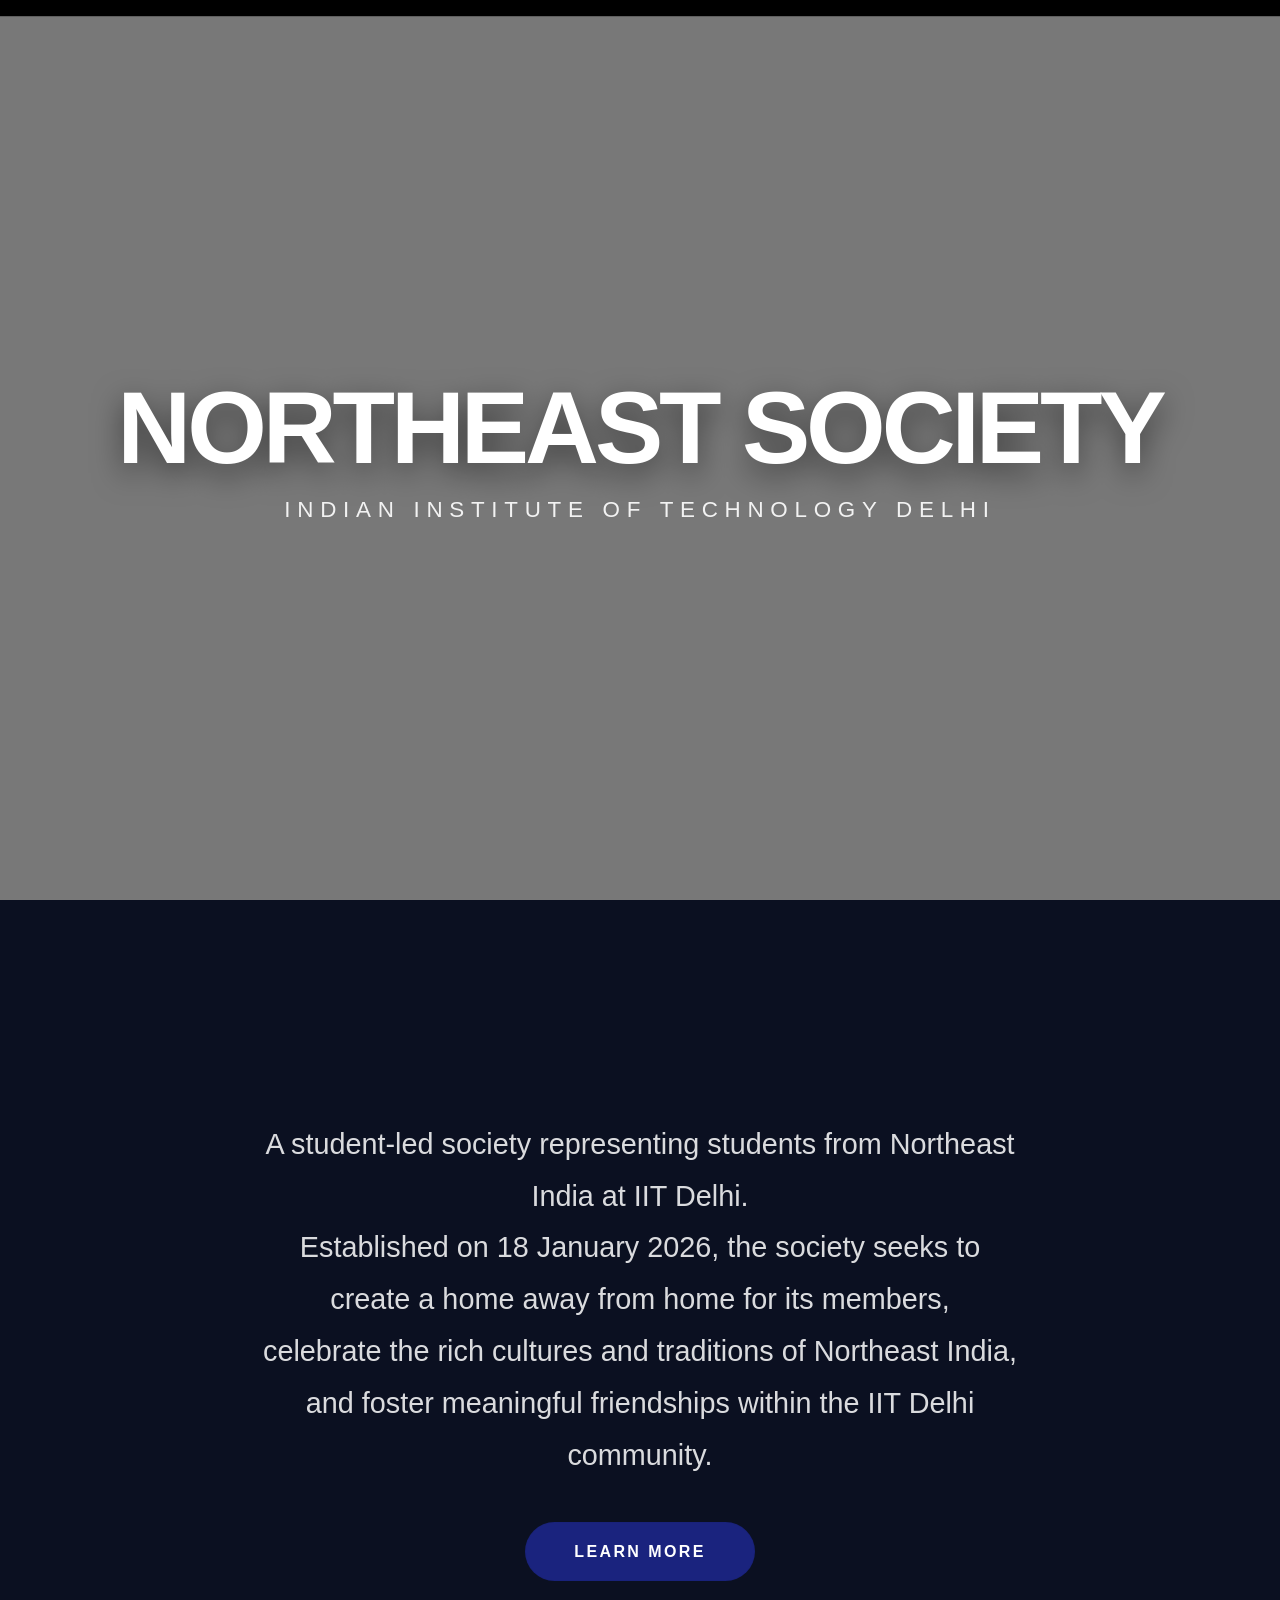
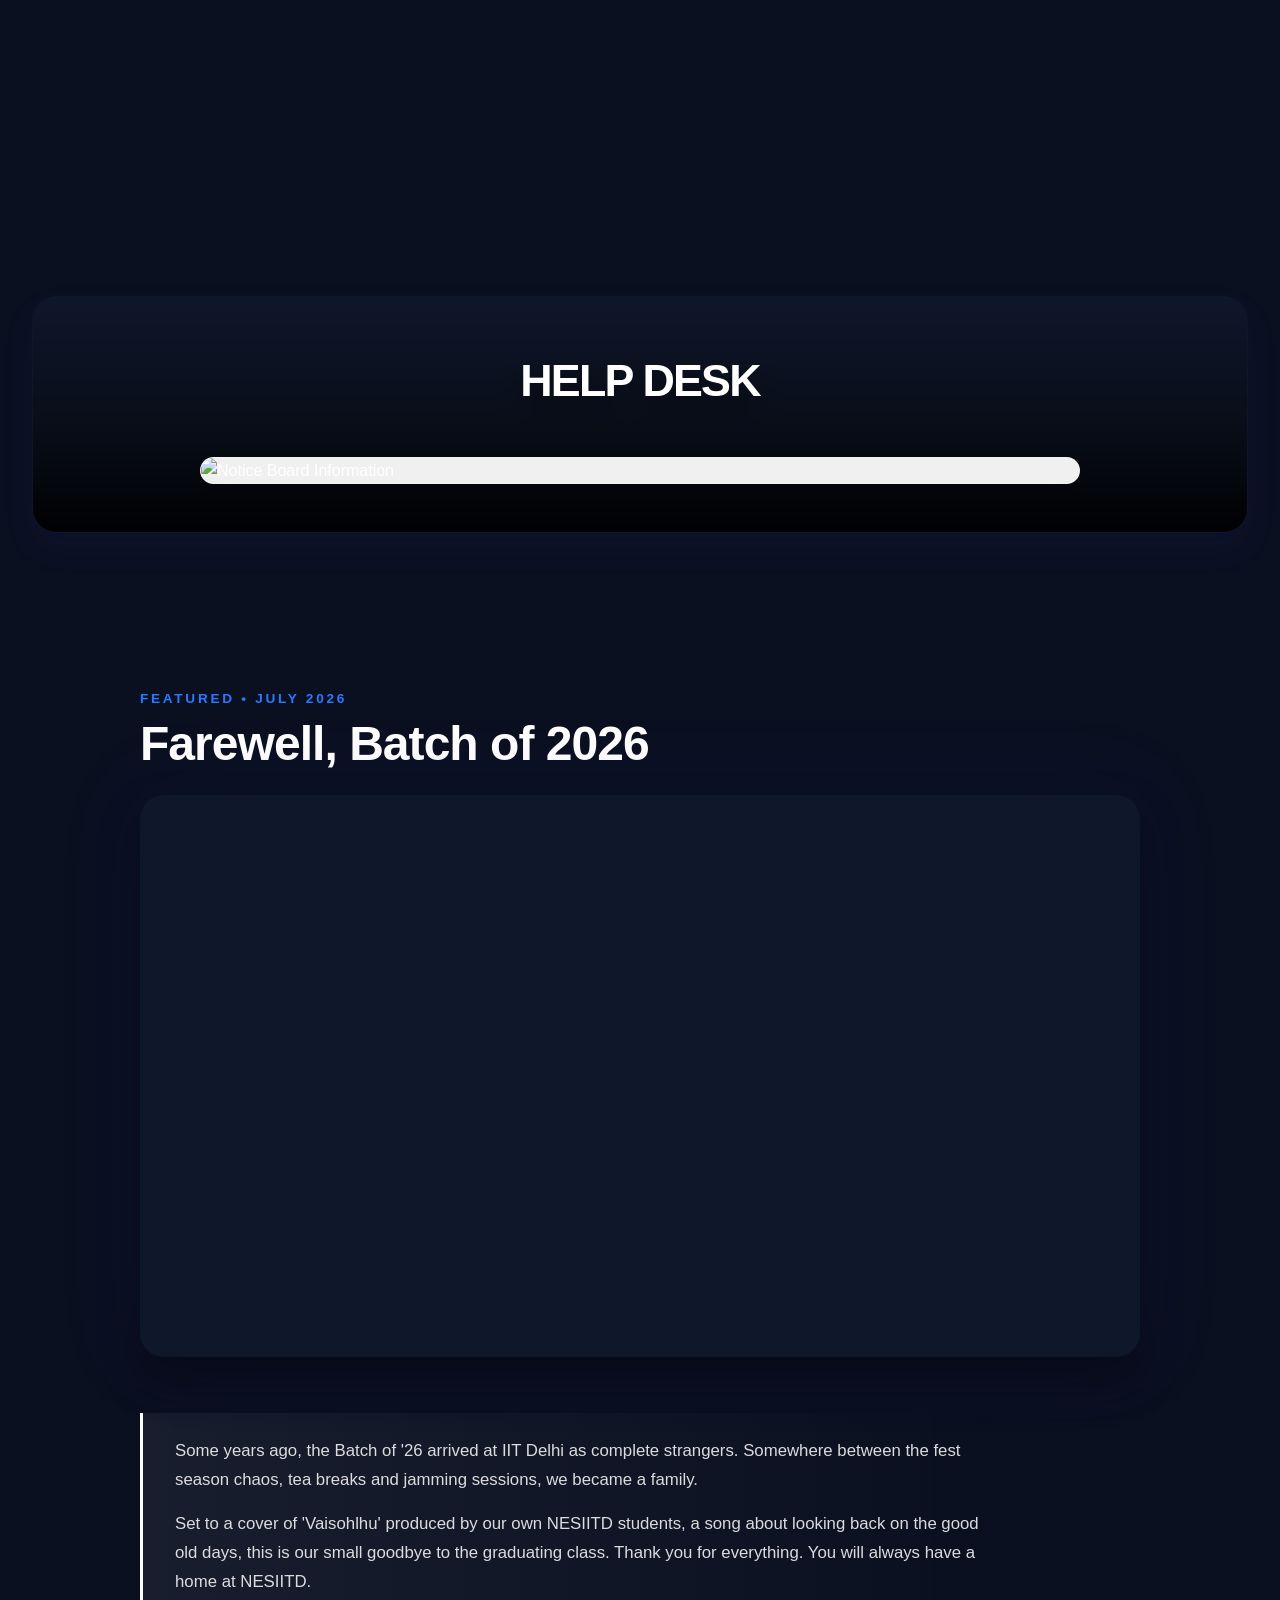
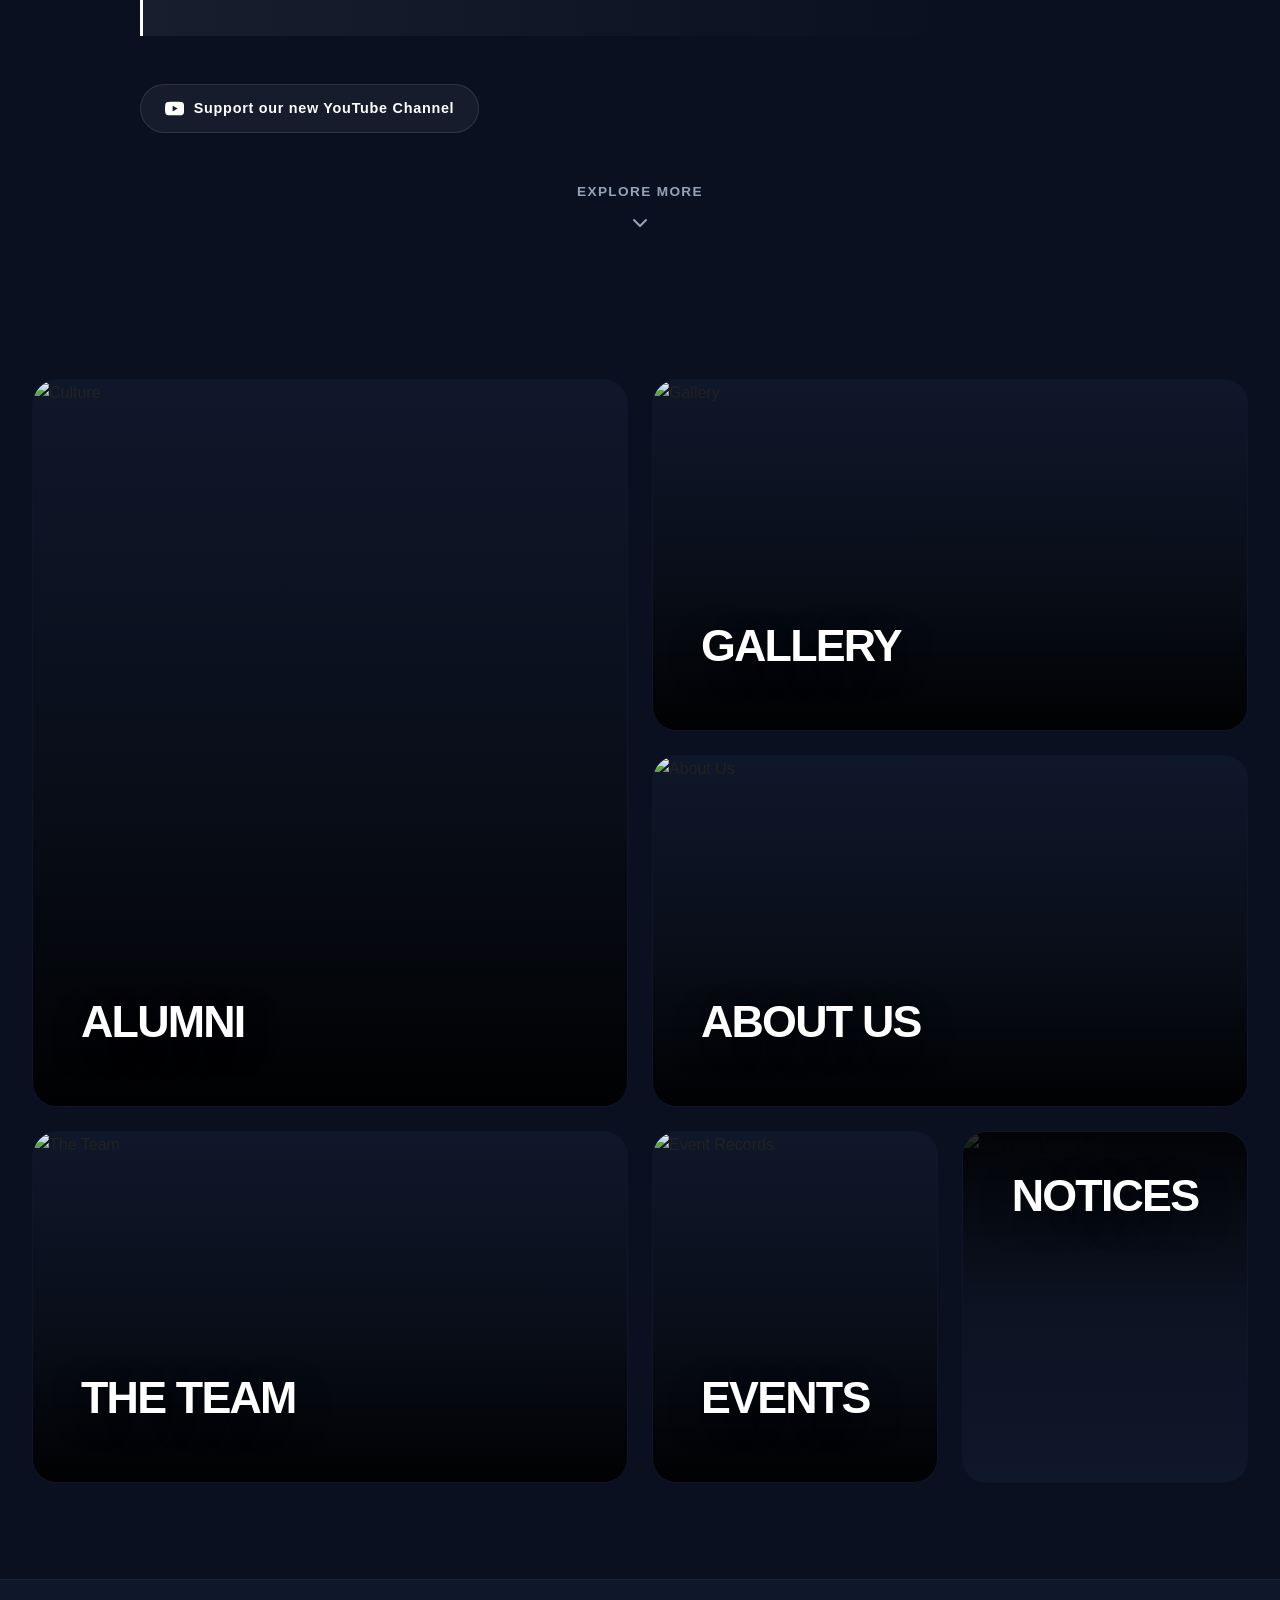
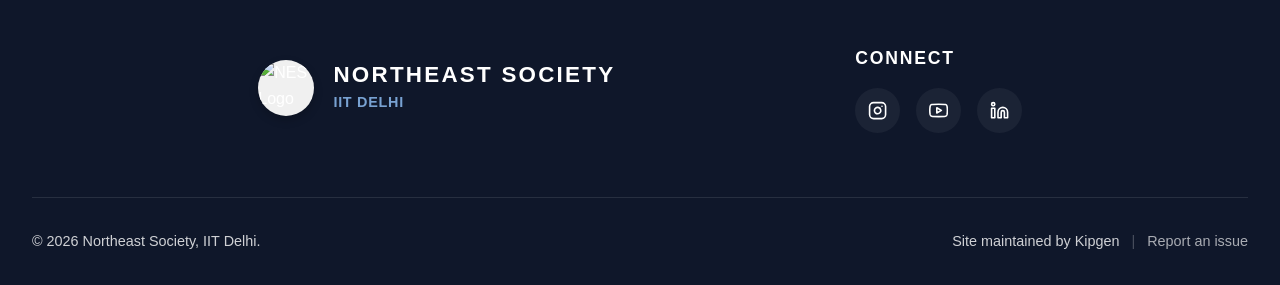
==== commit 2223d449: "for logo easy generation" ====
--- a/index.html
+++ b/index.html
@@ -19,6 +19,7 @@
 <head>
     <link rel="preload" as="image" href="https://res.cloudinary.com/dniy8inc1/image/upload/f_auto,q_auto:best/v1780117609/gphoto_ncxdpk.jpg">
 <link rel="preload" as="image" href="https://res.cloudinary.com/dniy8inc1/image/upload/f_auto,q_auto:best/v1783528385/2_xokitm.png">
+<link rel="preload" as="image" href="https://res.cloudinary.com/dniy8inc1/image/upload/w_150,f_auto,q_auto/v1780009978/neslogo_wqwnsd.jpg">
     <meta charset="UTF-8">
     <meta name="viewport" content="width=device-width, initial-scale=1.0">
     <meta http-equiv="Content-Security-Policy" content="default-src 'self'; img-src 'self' https://res.cloudinary.com data:; style-src 'self' 'unsafe-inline' https://fonts.googleapis.com; font-src 'self' https://fonts.gstatic.com; script-src 'self' 'unsafe-inline' https://www.youtube.com https://s.ytimg.com; frame-src 'self' https://www.youtube.com;">    
@@ -44,9 +45,9 @@
     <link rel="preconnect" href="https://fonts.gstatic.com" crossorigin>
     <link href="https://fonts.googleapis.com/css2?family=Roboto:wght@400;500;700;900&display=swap" rel="stylesheet">
     <link href="https://fonts.googleapis.com/css2?family=Plus+Jakarta+Sans:wght@400;500;600;700;800;900&display=swap" rel="stylesheet">
-    <link rel="stylesheet" href="styles.css?v=16.0">
-    <link rel="stylesheet" href="index.css?v=16.0">
-    <link rel="stylesheet" href="video-playback.css?v=16.0">
+    <link rel="stylesheet" href="styles.css?v=14.0">
+    <link rel="stylesheet" href="index.css?v=14.0">
+    <link rel="stylesheet" href="video-playback.css?v=14.0">
 </head>
 <body>
 
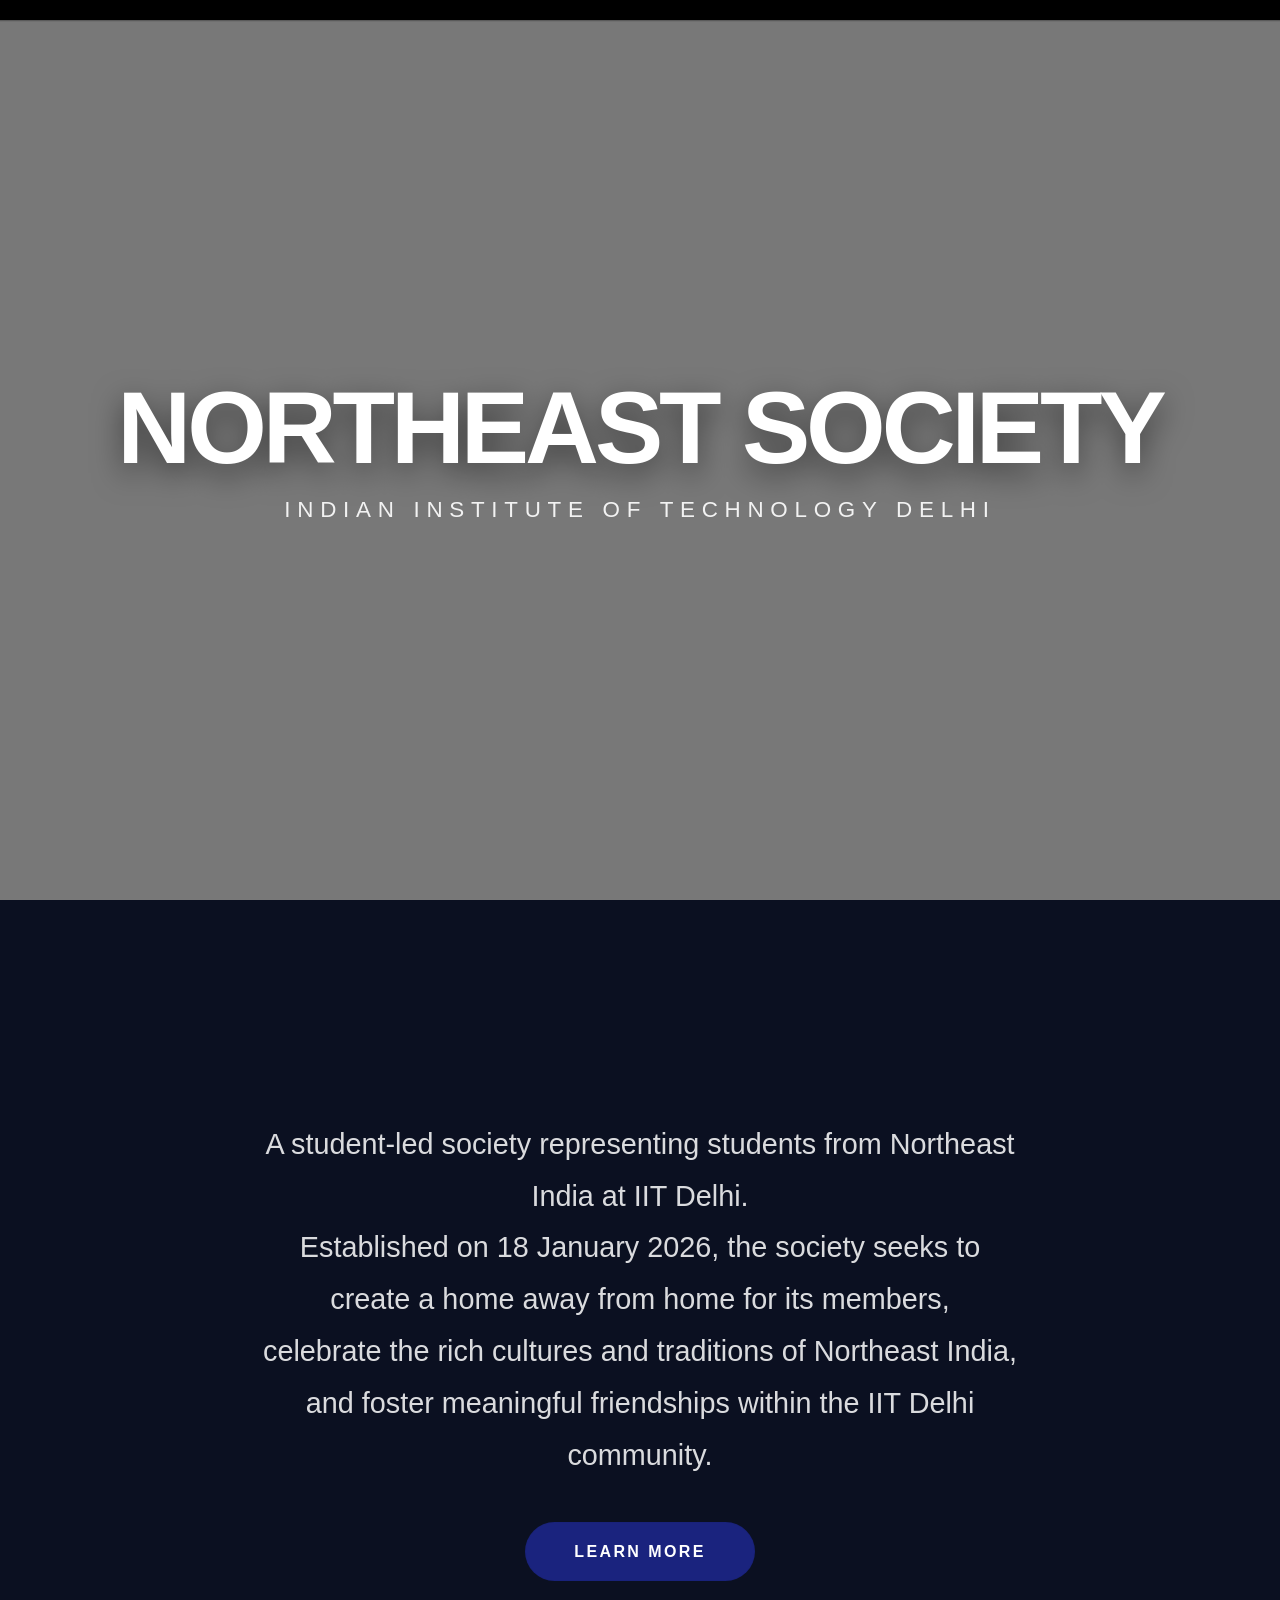
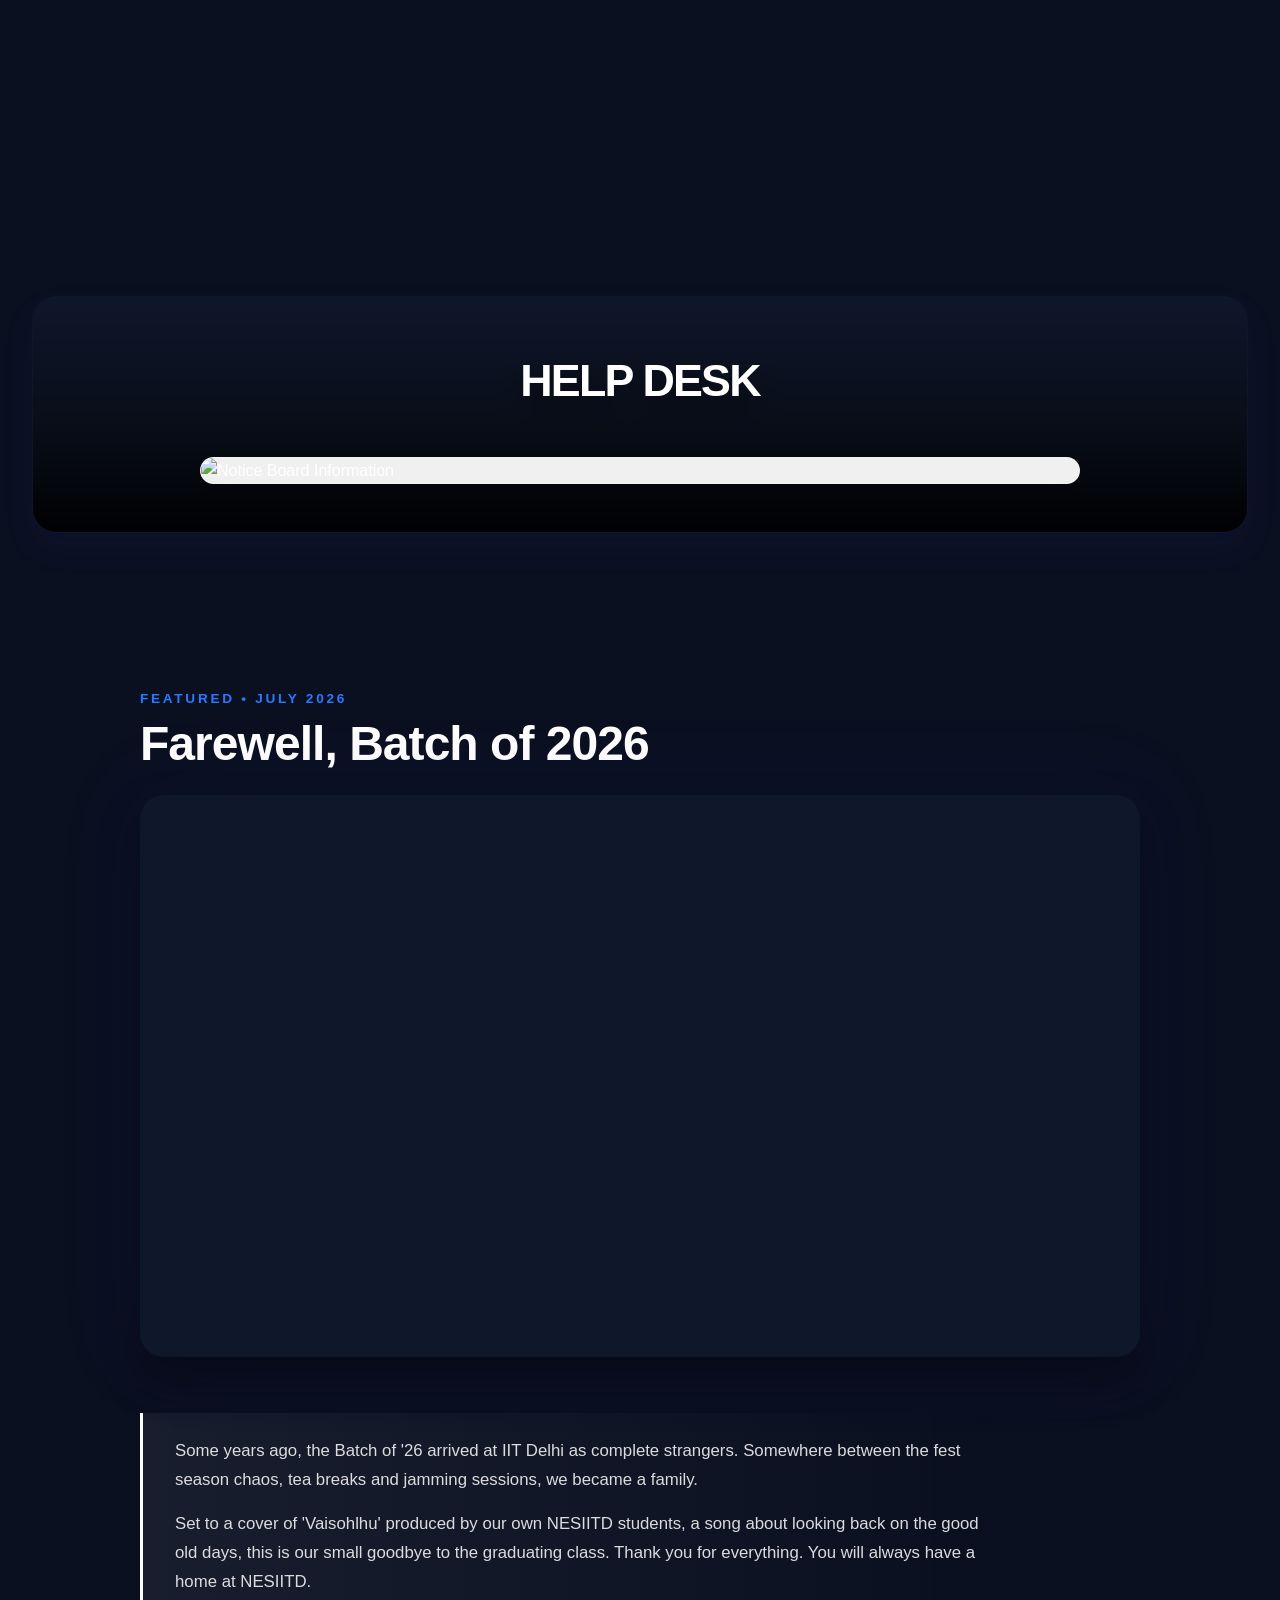
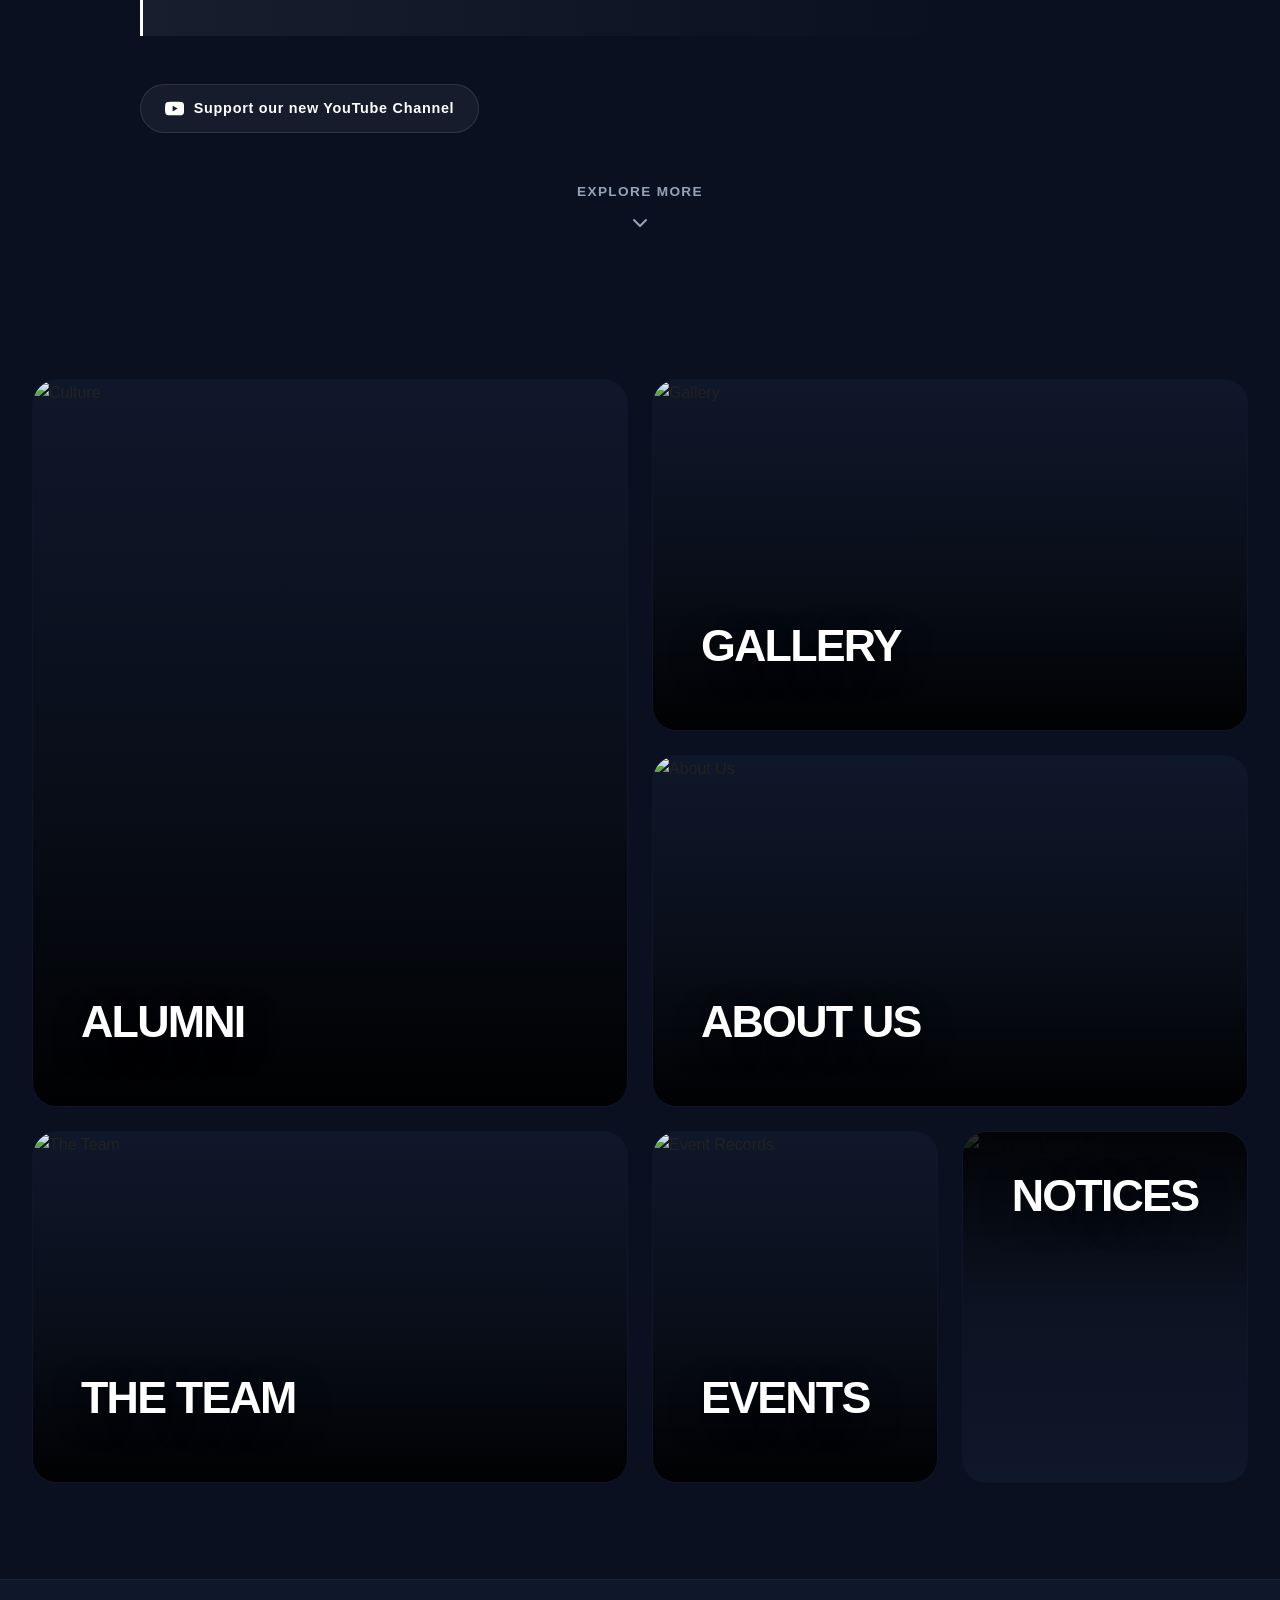
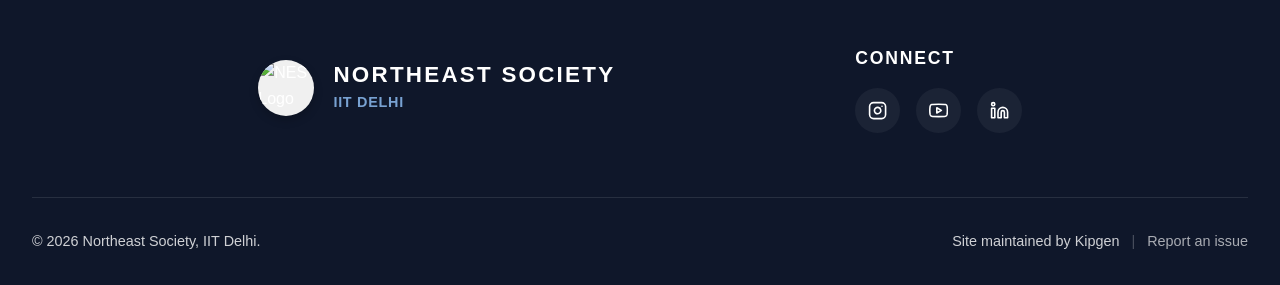
==== commit e87631f4: "added easy loader" ====
--- a/index.html
+++ b/index.html
@@ -190,7 +190,7 @@
             <div class="bento-grid">
                 
                 <a href="alumni.html" class="bento-card bento-large dark">
-                    <img src="https://res.cloudinary.com/dniy8inc1/image/upload/f_auto,q_auto:eco/v1780065992/p21_oqbmvs.jpg" alt="Culture" class="bento-img-bg">
+                    <img src="https://res.cloudinary.com/dniy8inc1/image/upload/w_800,c_fill,f_auto,q_auto:eco/v1780065992/p21_oqbmvs.jpg" alt="Culture" class="bento-img-bg" loading="lazy">
                     <!-- <span class="bento-tag"></span> -->
                     <div class="bento-content">
                         <h3>ALUMNI</h3>
@@ -198,7 +198,7 @@
                 </a>
 
                 <a href="gallery.html" class="bento-card bento-wide dark">
-                    <img src="https://res.cloudinary.com/dv3amoobl/image/upload/w_800,c_fill,f_auto,q_auto:eco/v1779994453/p5_kvud8p.jpg" alt="Gallery" class="bento-img-bg">
+                    <img src="https://res.cloudinary.com/dv3amoobl/image/upload/w_800,c_fill,f_auto,q_auto:eco/v1779994453/p5_kvud8p.jpg" alt="Gallery" class="bento-img-bg" loading="lazy">
                     <!-- <span class="bento-tag">Our Moments</span> -->
                     <div class="bento-content">
                         <h3>GALLERY</h3>
@@ -206,7 +206,7 @@
                 </a>
 
                 <a href="about.html" class="bento-card bento-wide dark">
-                    <img src="https://res.cloudinary.com/dniy8inc1/image/upload/f_auto,q_auto:eco/v1780111053/p22_uwu67s.jpg" alt="About Us" class="bento-img-bg">
+                    <img src="https://res.cloudinary.com/dniy8inc1/image/upload/w_800,c_fill,f_auto,q_auto:eco/v1780111053/p22_uwu67s.jpg" alt="About Us" class="bento-img-bg" loading="lazy">
                     <!-- <span class="bento-tag">Our Story</span> -->
                     <div class="bento-content">
                         <h3>ABOUT US</h3>
@@ -214,7 +214,7 @@
                 </a>
 
                 <a href="teams.html" class="bento-card bento-wide dark">
-                    <img src="https://res.cloudinary.com/dniy8inc1/image/upload/f_auto,q_auto:eco/v1780117609/gphoto_ncxdpk.jpg" alt="The Team" class="bento-img-bg">
+                    <img src="https://res.cloudinary.com/dniy8inc1/image/upload/w_800,c_fill,f_auto,q_auto:eco/v1780117609/gphoto_ncxdpk.jpg" alt="The Team" class="bento-img-bg" loading="lazy">
                     <!-- <span class="bento-tag">The Committee</span> -->
                     <div class="bento-content">
                         <h3>The TEAM</h3>
@@ -222,14 +222,14 @@
                 </a>
 
             <a href="events.html" class="bento-card bento-square dark">
-                <img src="https://res.cloudinary.com/dniy8inc1/image/upload/f_auto,q_auto:eco/v1780065992/a_vjyd9u.jpg" alt="Event Records" class="bento-img-bg">
+                <img src="https://res.cloudinary.com/dniy8inc1/image/upload/w_800,c_fill,f_auto,q_auto:eco/v1780065992/a_vjyd9u.jpg" alt="Event Records" class="bento-img-bg" loading="lazy">
                 <div class="bento-content">
                     <h3>EVENTS</h3>
                 </div>
             </a>
 
             <a href="#" id="social-trigger" class="bento-card bento-square dark">
-                <img src="https://res.cloudinary.com/dniy8inc1/image/upload/w_800,c_fill,f_auto,q_auto:eco/v1779994453/2_by94d1.jpg" alt="Connect With Us" class="bento-img-bg">
+                <img src="https://res.cloudinary.com/dniy8inc1/image/upload/w_800,c_fill,f_auto,q_auto:eco/v1779994453/2_by94d1.jpg" alt="Connect With Us" class="bento-img-bg" loading="lazy">
                 <div class="bento-content">
                     <h3>NOTICES</h3>
                     <!-- <p class="bento-subtitle">Our Socials</p> -->
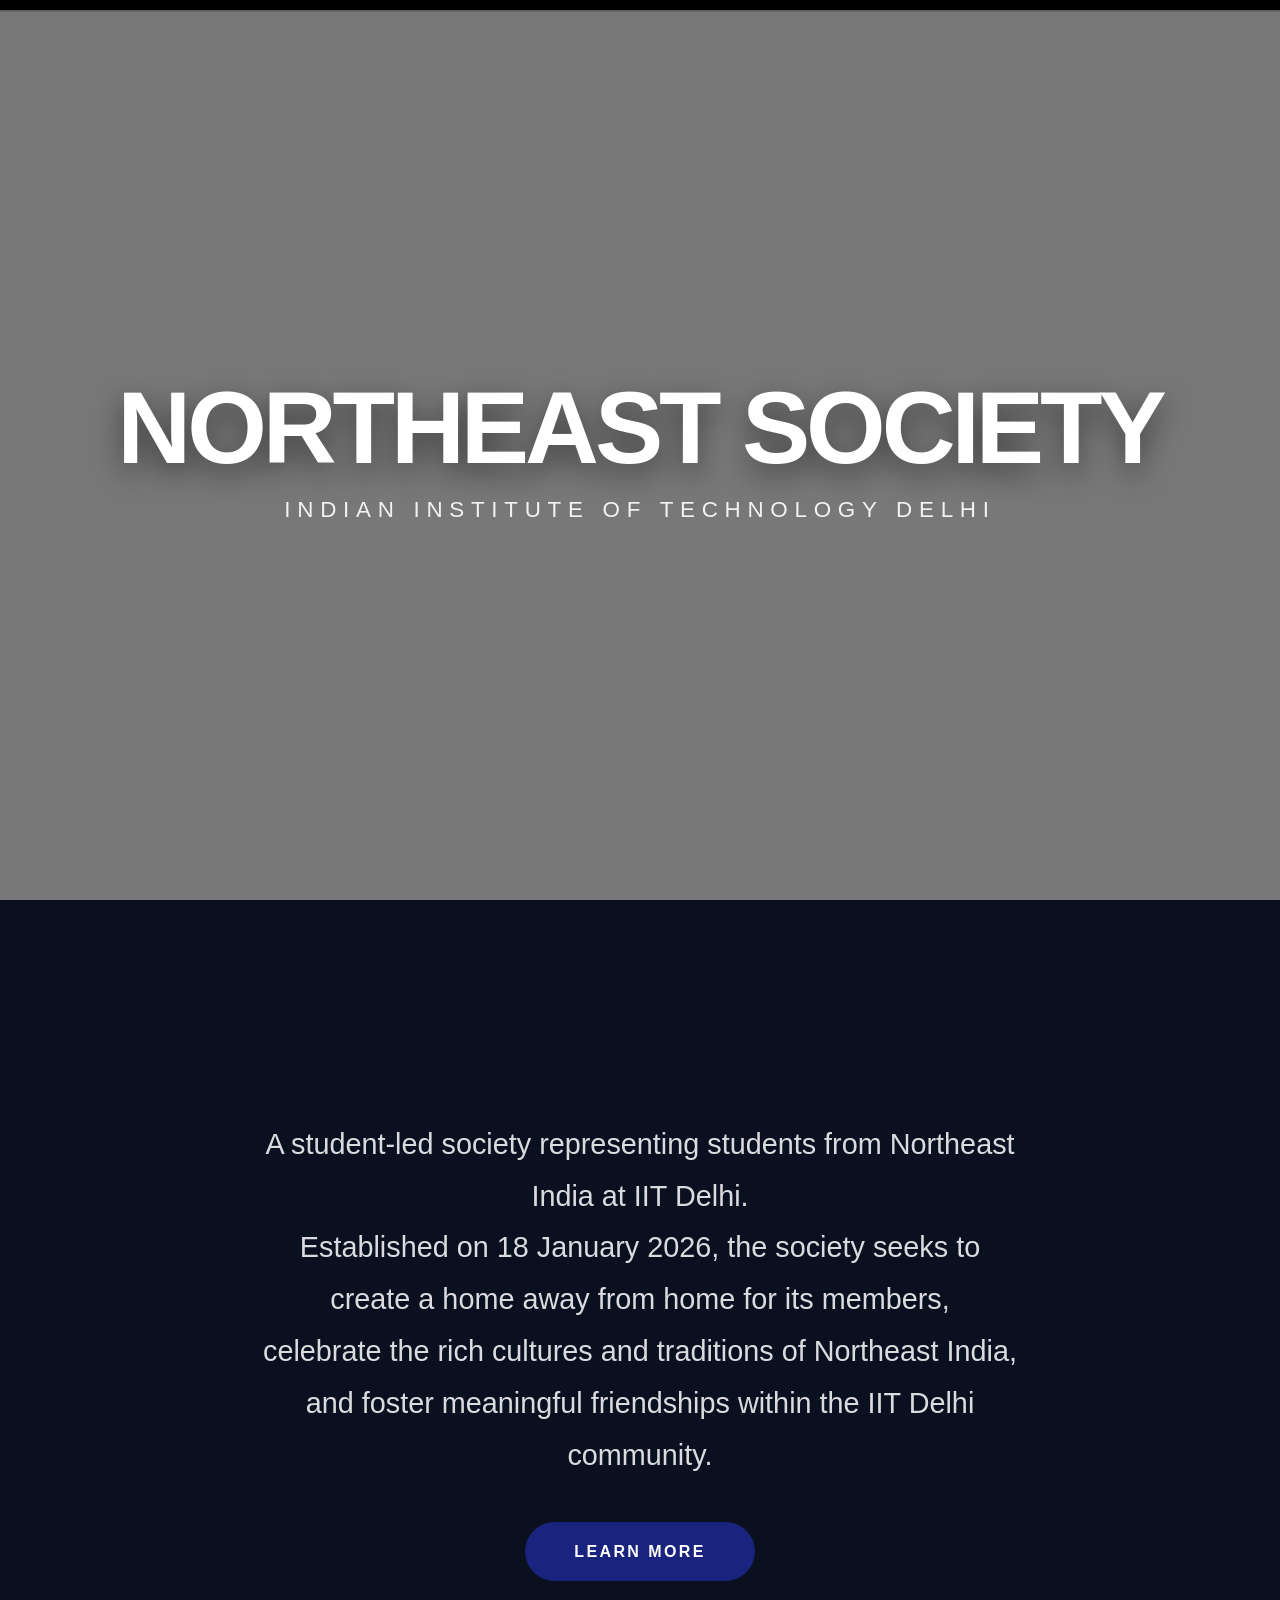
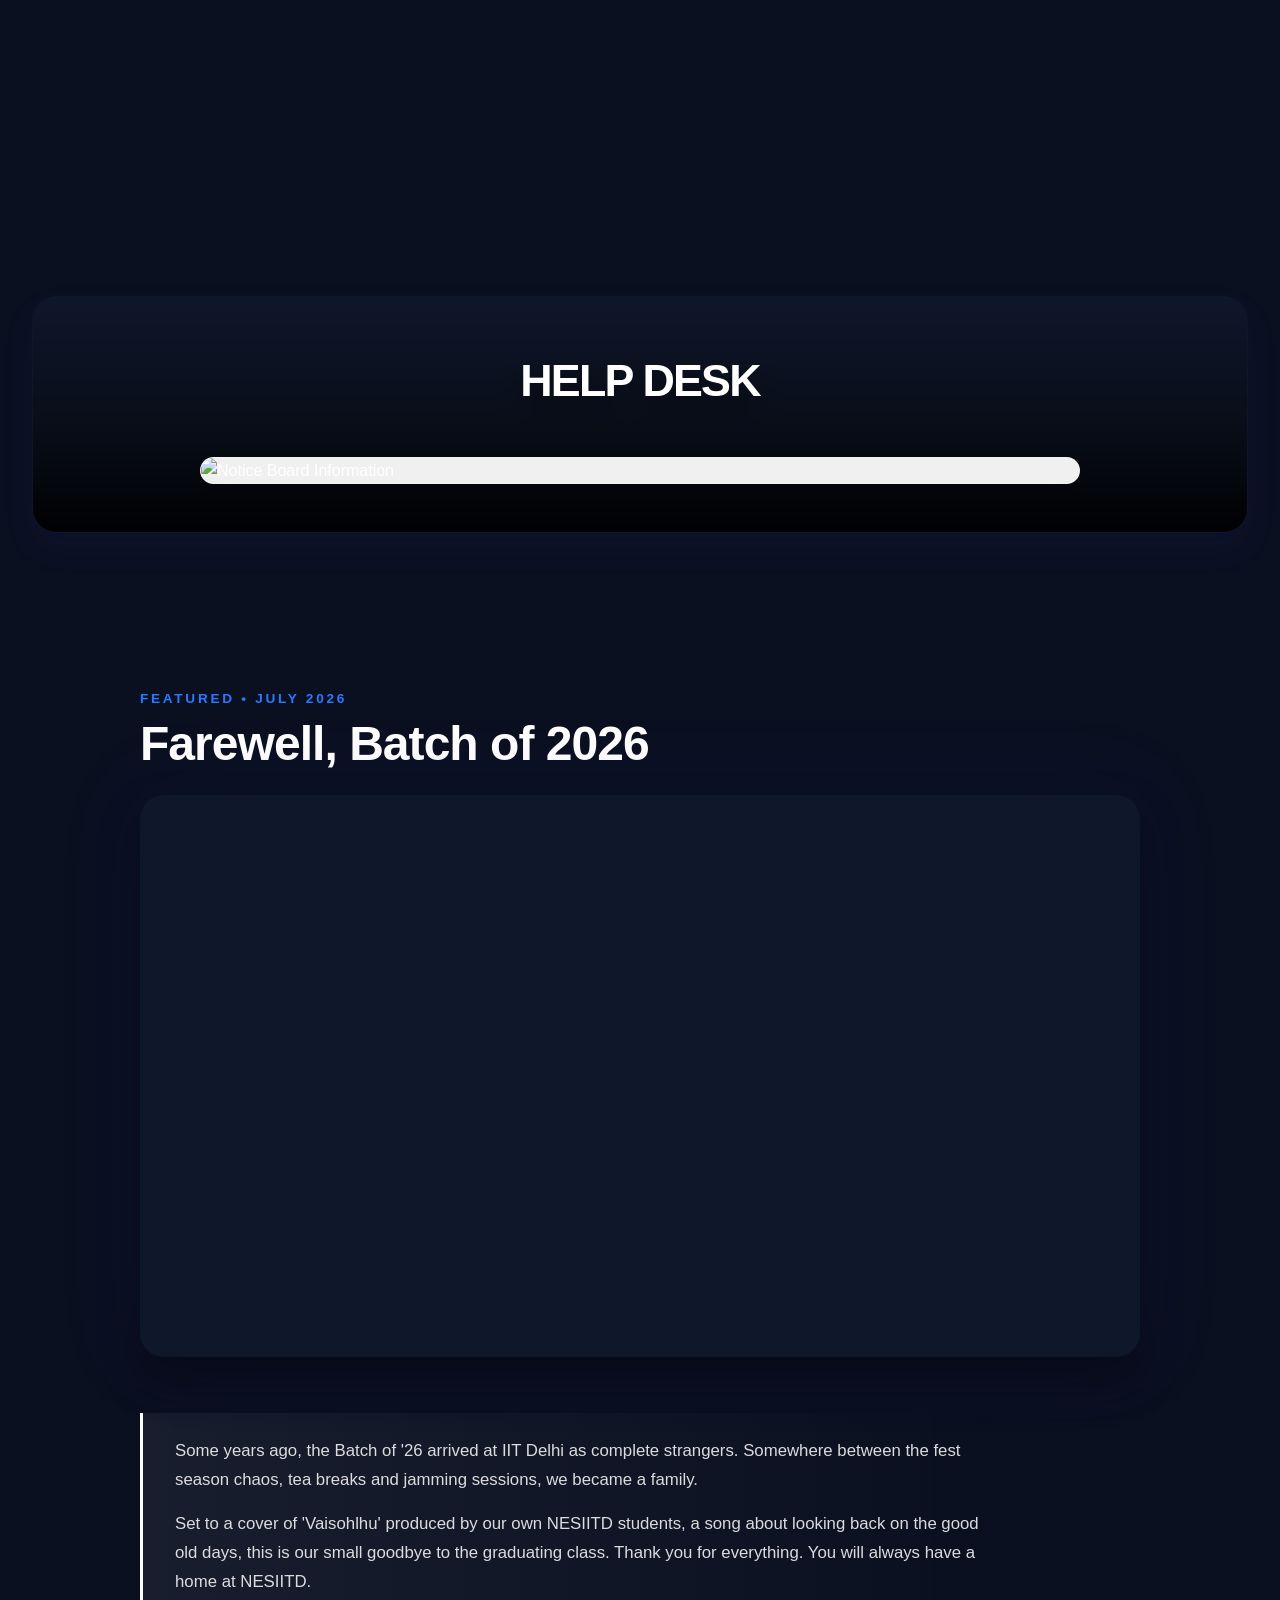
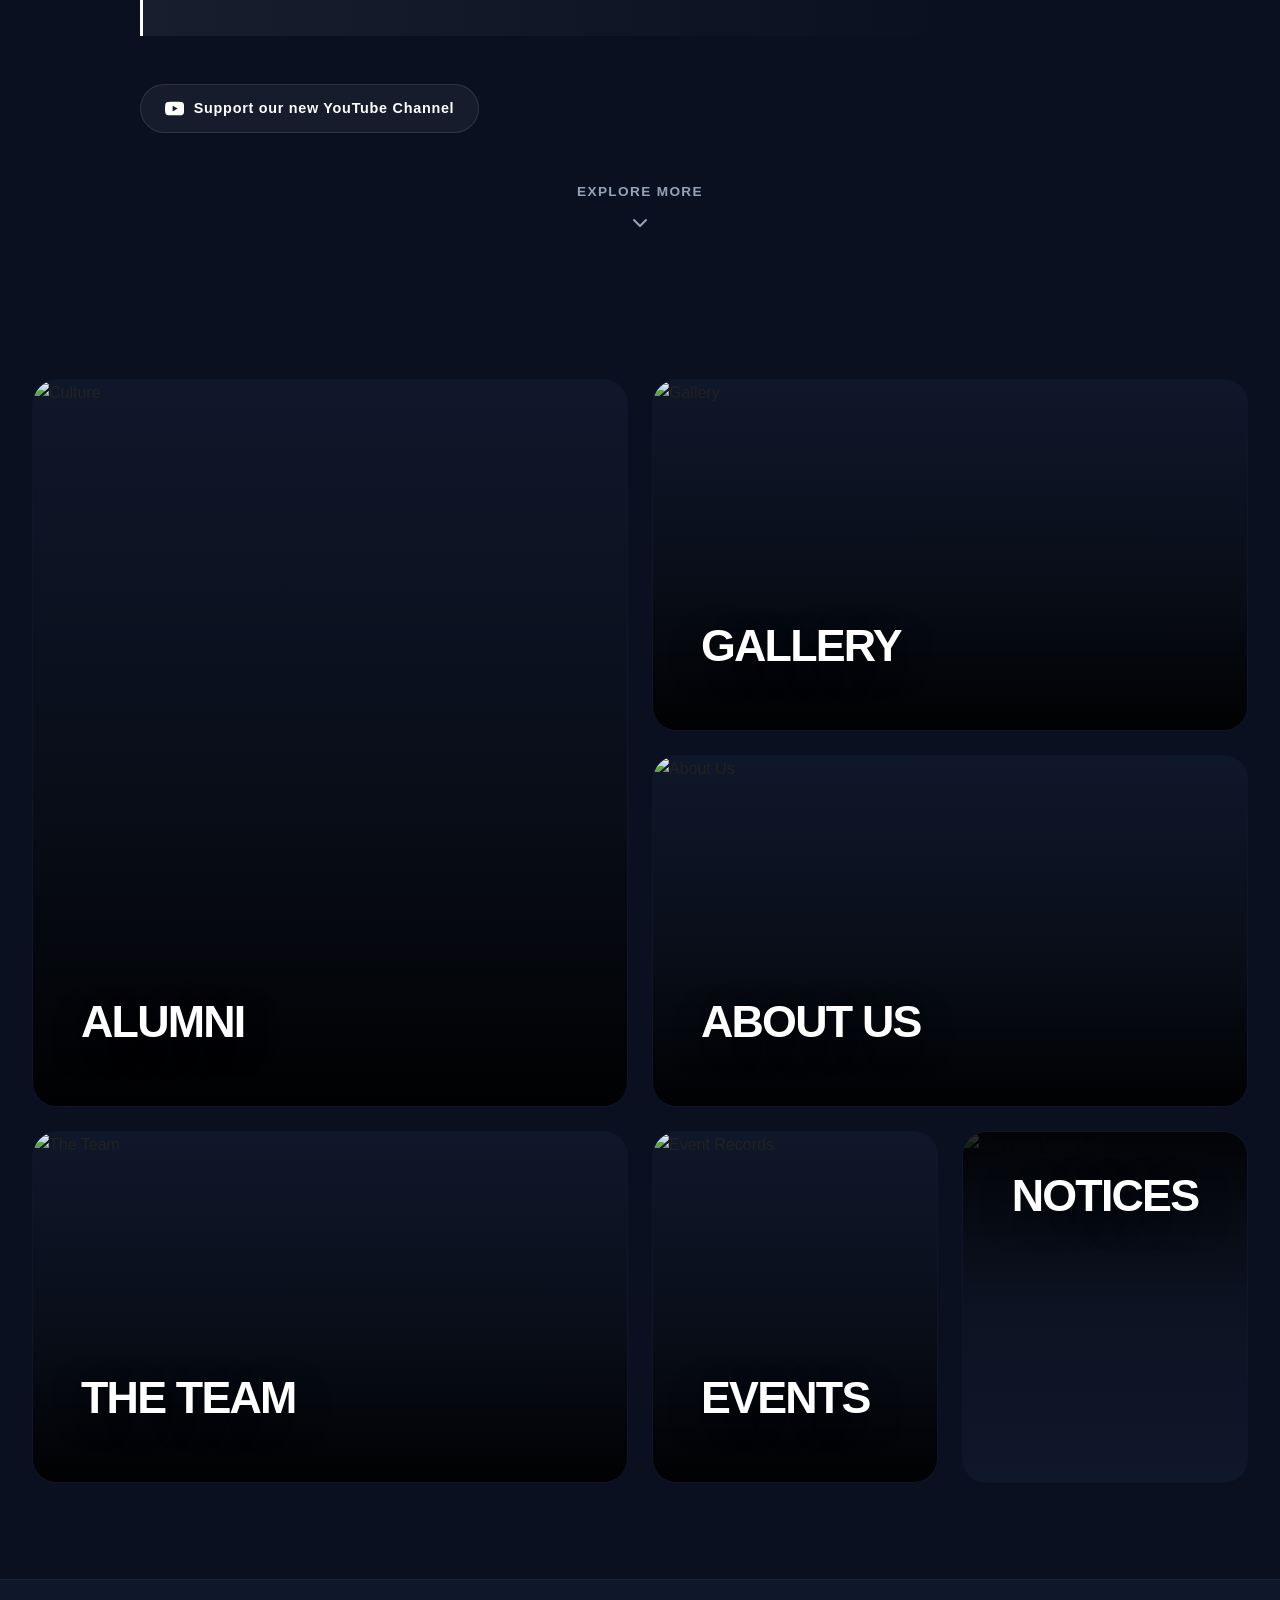
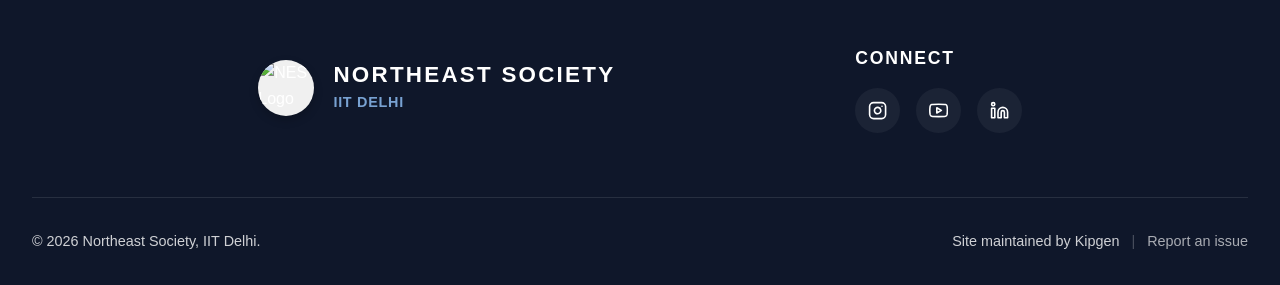
==== commit 988e4880: "changed kamdruk to kamduk" ====
--- a/index.html
+++ b/index.html
@@ -228,7 +228,7 @@
                 </div>
             </a>
 
-            <a href="#" id="social-trigger" class="bento-card bento-square dark">
+            <a href="#notice-board" id="social-trigger" class="bento-card bento-square dark">
                 <img src="https://res.cloudinary.com/dniy8inc1/image/upload/w_800,c_fill,f_auto,q_auto:eco/v1779994453/2_by94d1.jpg" alt="Connect With Us" class="bento-img-bg" loading="lazy">
                 <div class="bento-content">
                     <h3>NOTICES</h3>
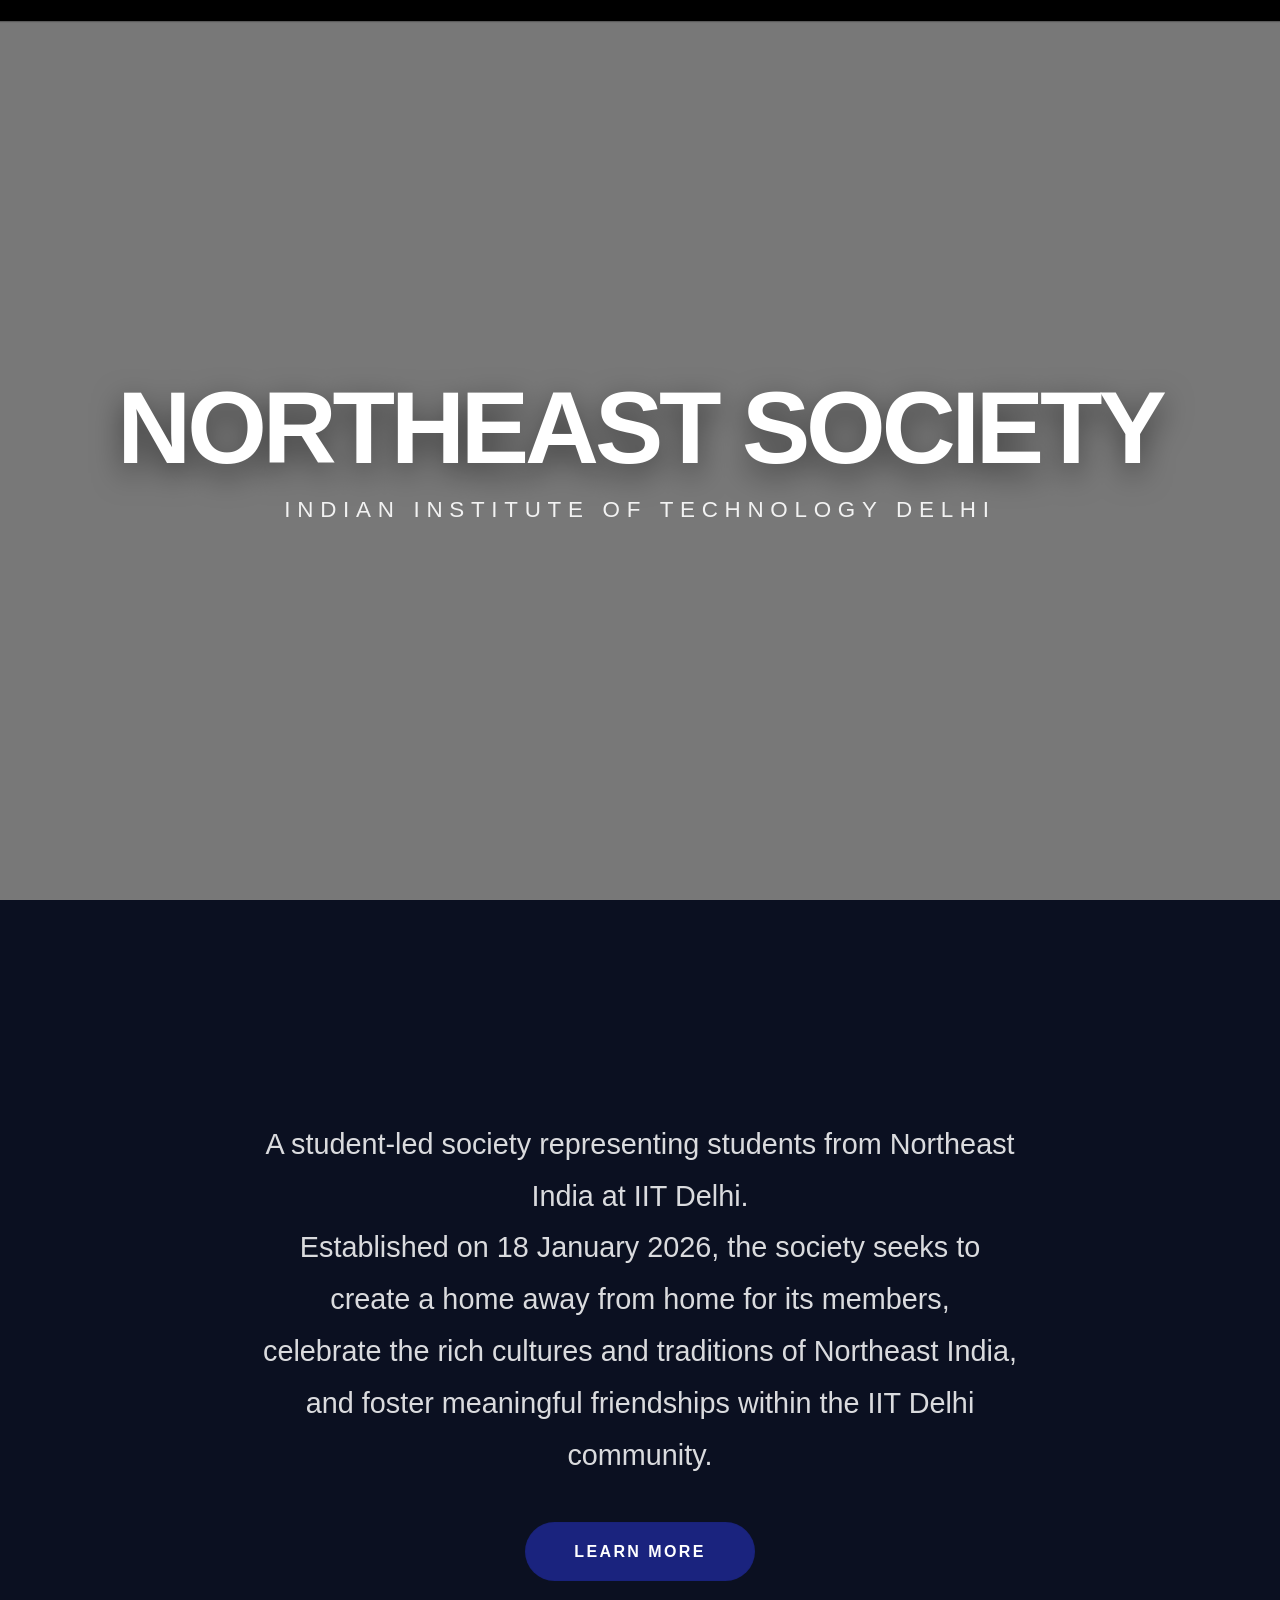
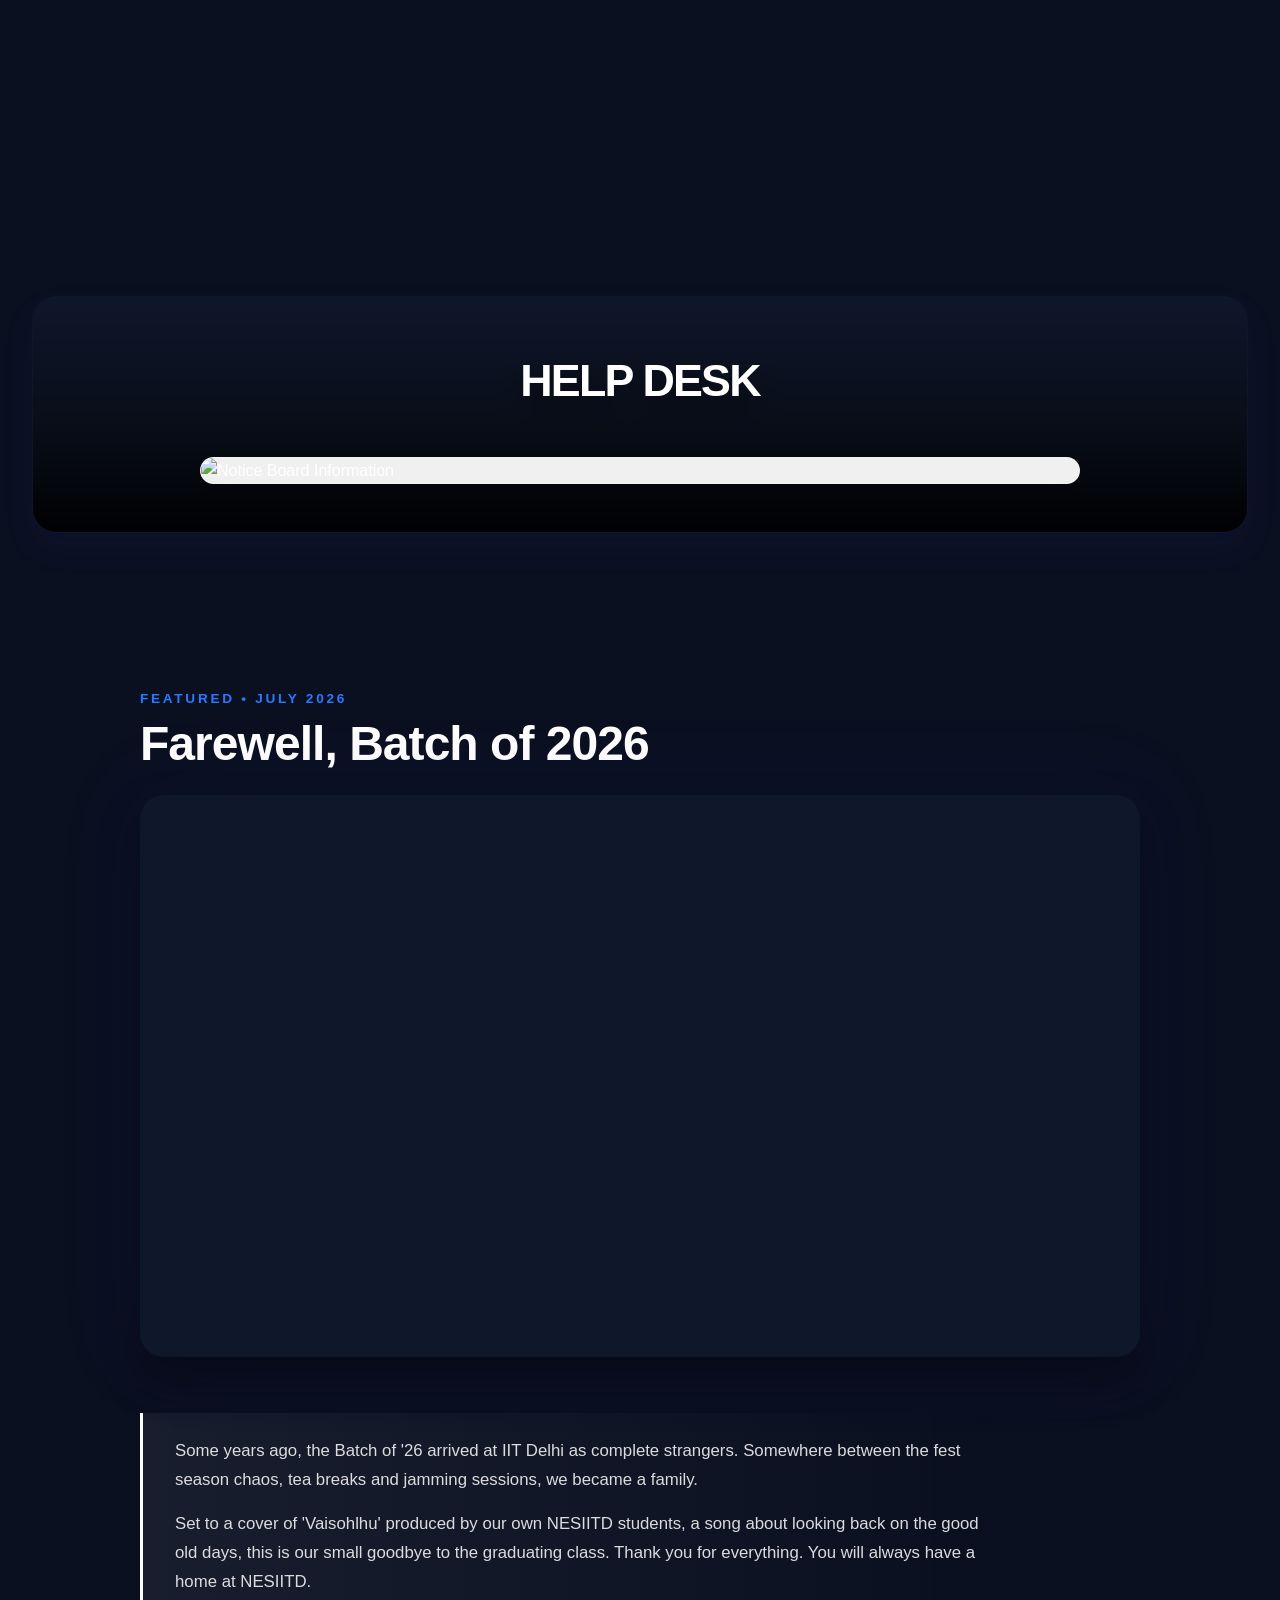
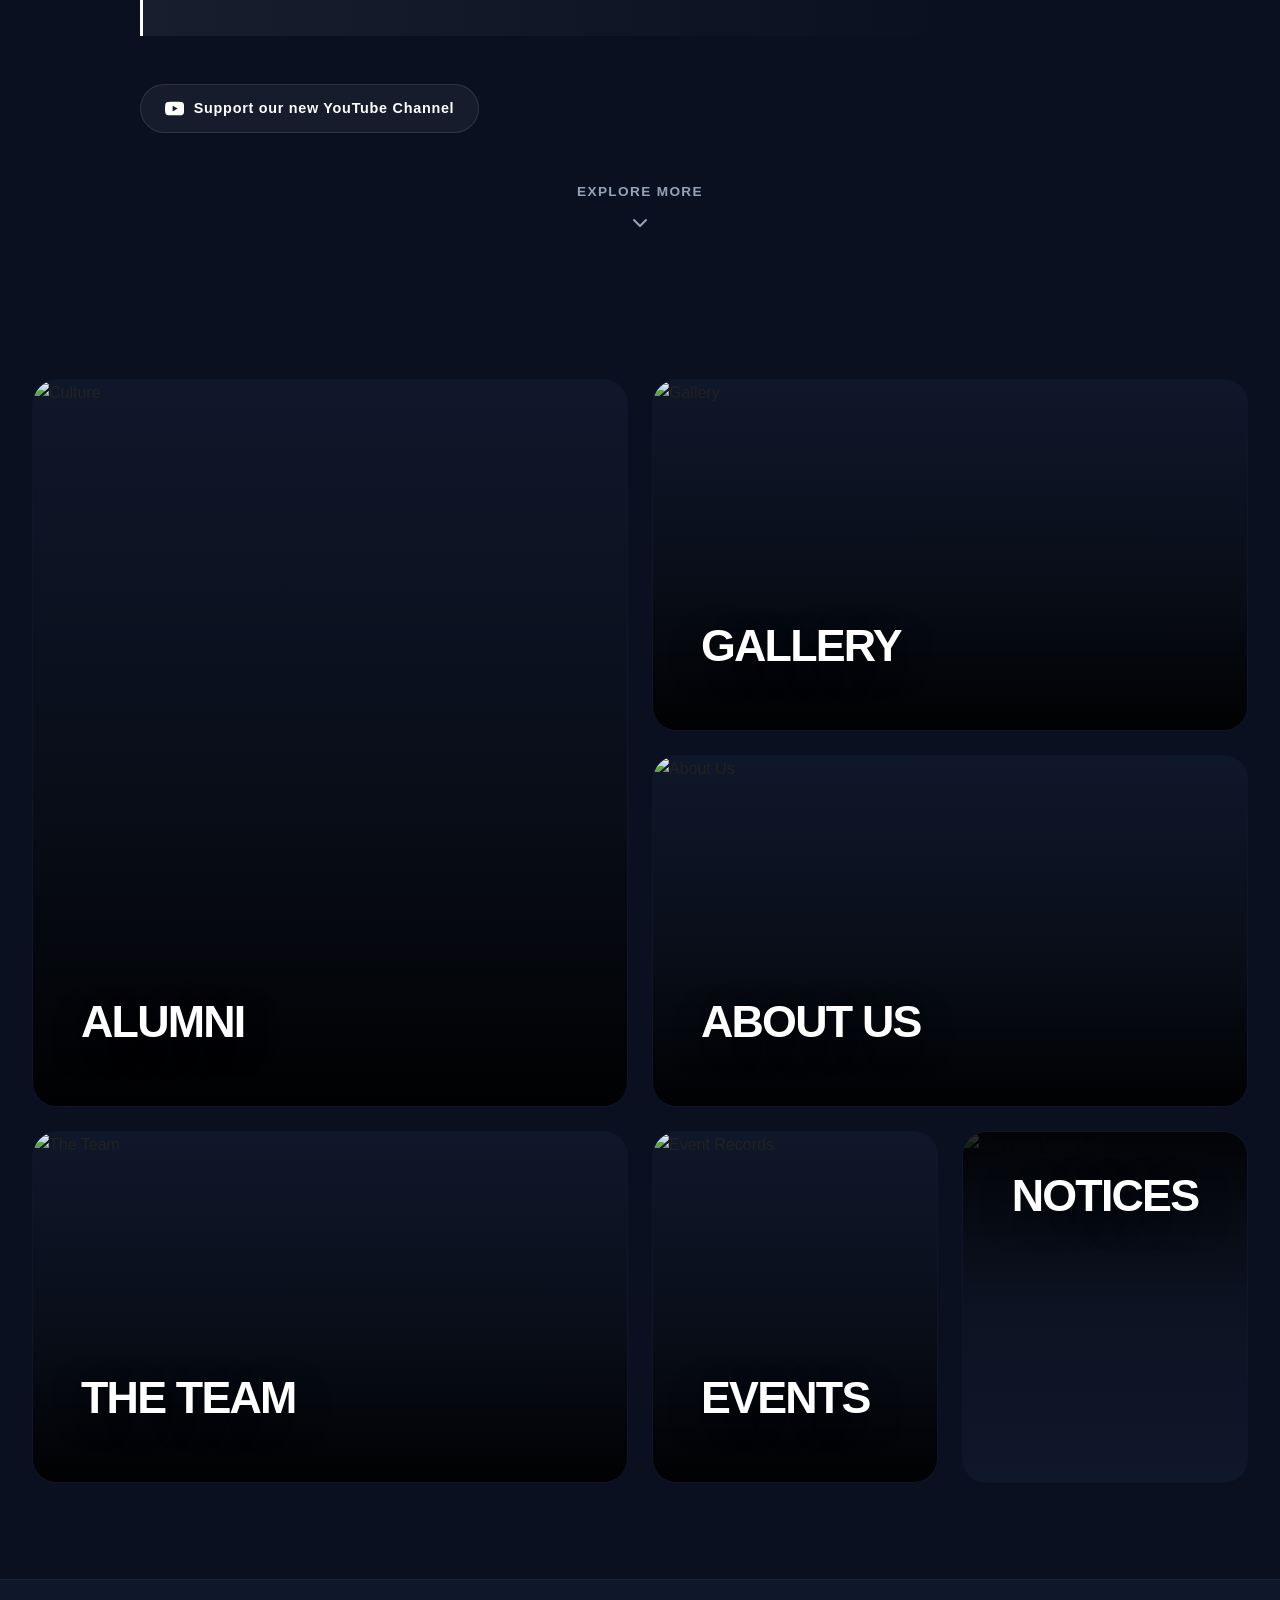
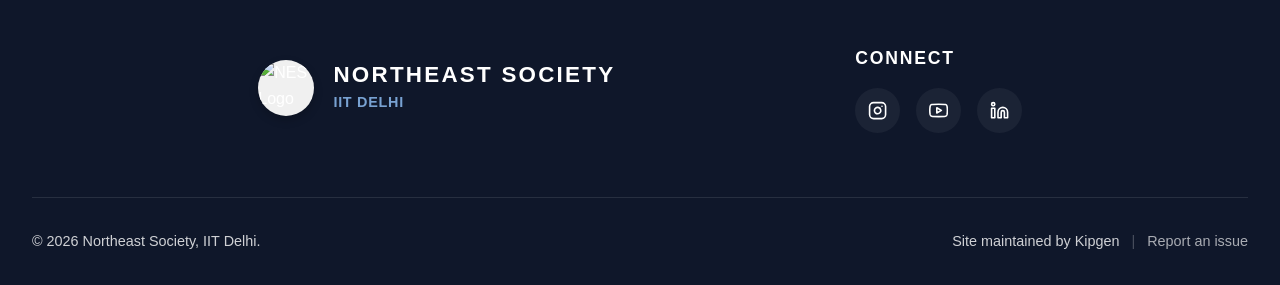
==== commit 7ae1828c: "changed robots and sitemap" ====
--- a/index.html
+++ b/index.html
@@ -22,7 +22,7 @@
 <link rel="preload" as="image" href="https://res.cloudinary.com/dniy8inc1/image/upload/w_150,f_auto,q_auto/v1780009978/neslogo_wqwnsd.jpg">
     <meta charset="UTF-8">
     <meta name="viewport" content="width=device-width, initial-scale=1.0">
-    <meta http-equiv="Content-Security-Policy" content="default-src 'self'; img-src 'self' https://res.cloudinary.com data:; style-src 'self' 'unsafe-inline' https://fonts.googleapis.com; font-src 'self' https://fonts.gstatic.com; script-src 'self' 'unsafe-inline' https://www.youtube.com https://s.ytimg.com; frame-src 'self' https://www.youtube.com;">    
+
     
     <title>Northeast Society, IIT Delhi</title>
     
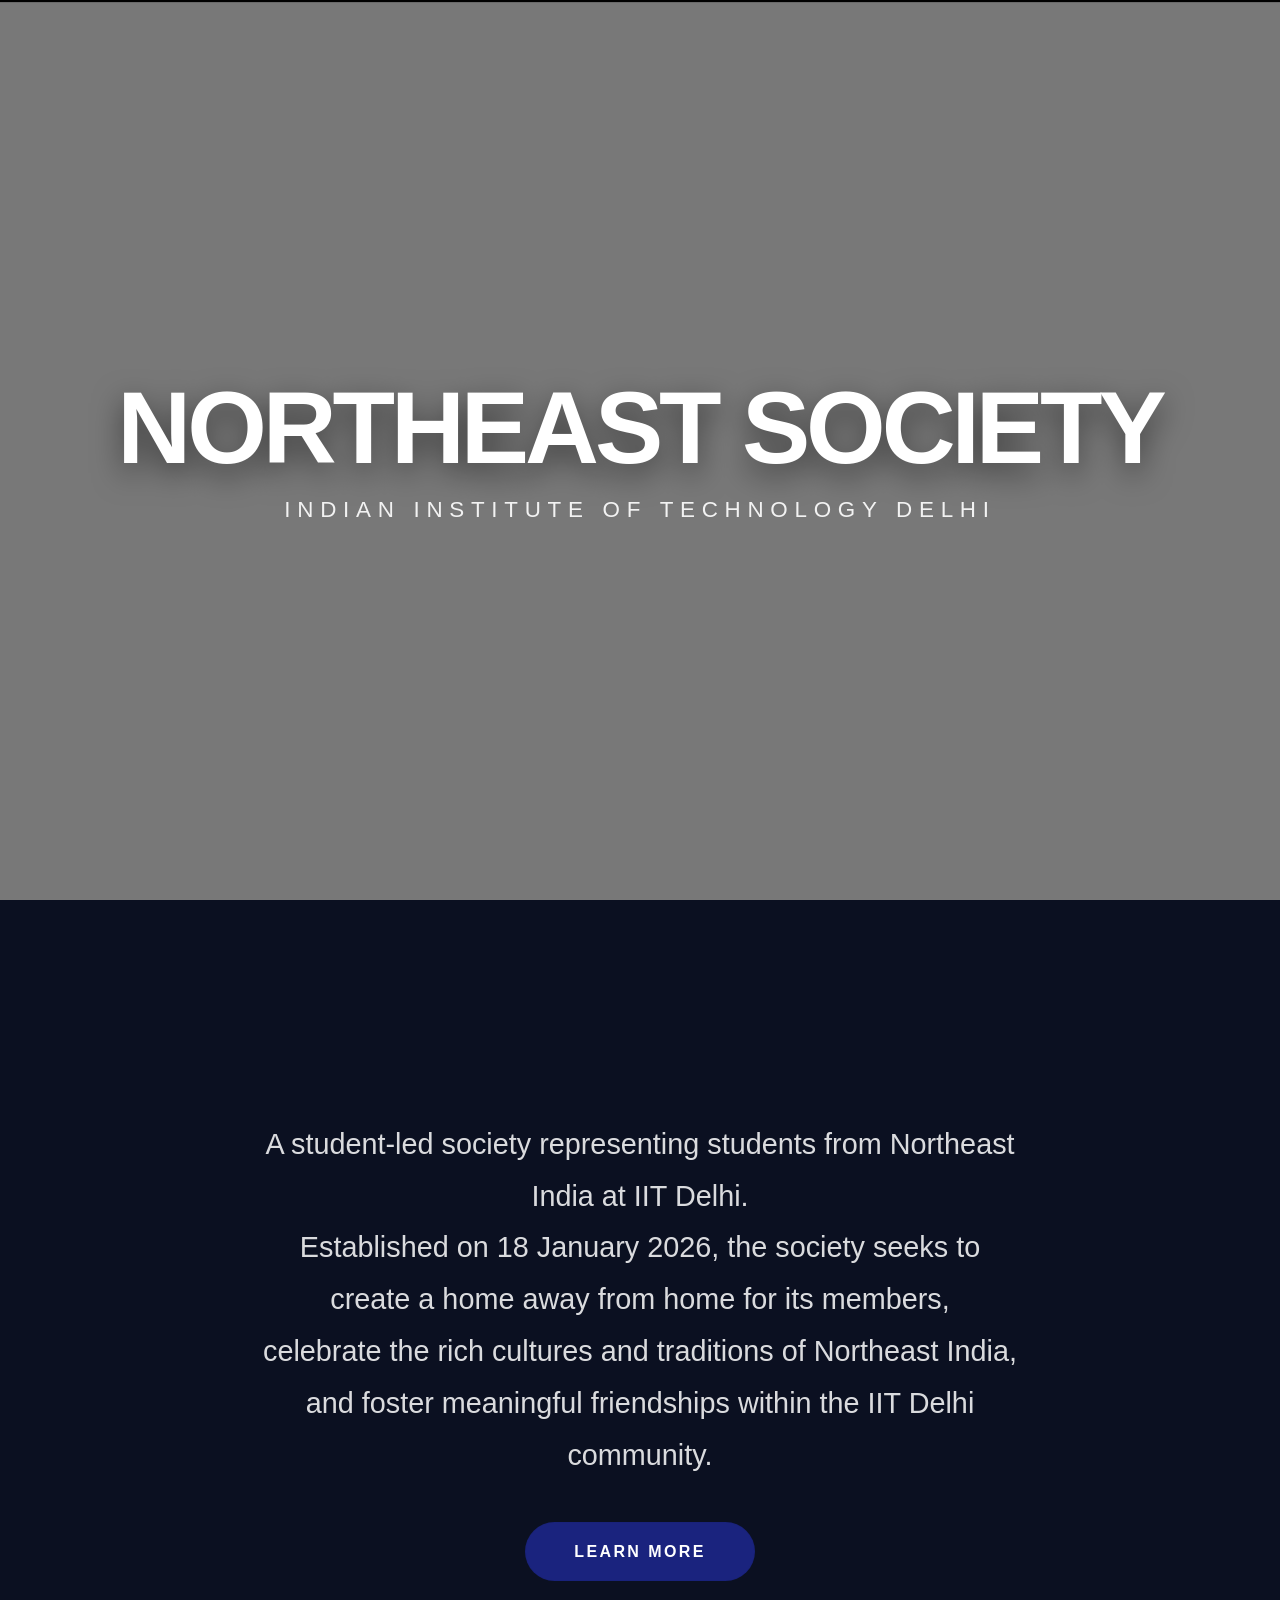
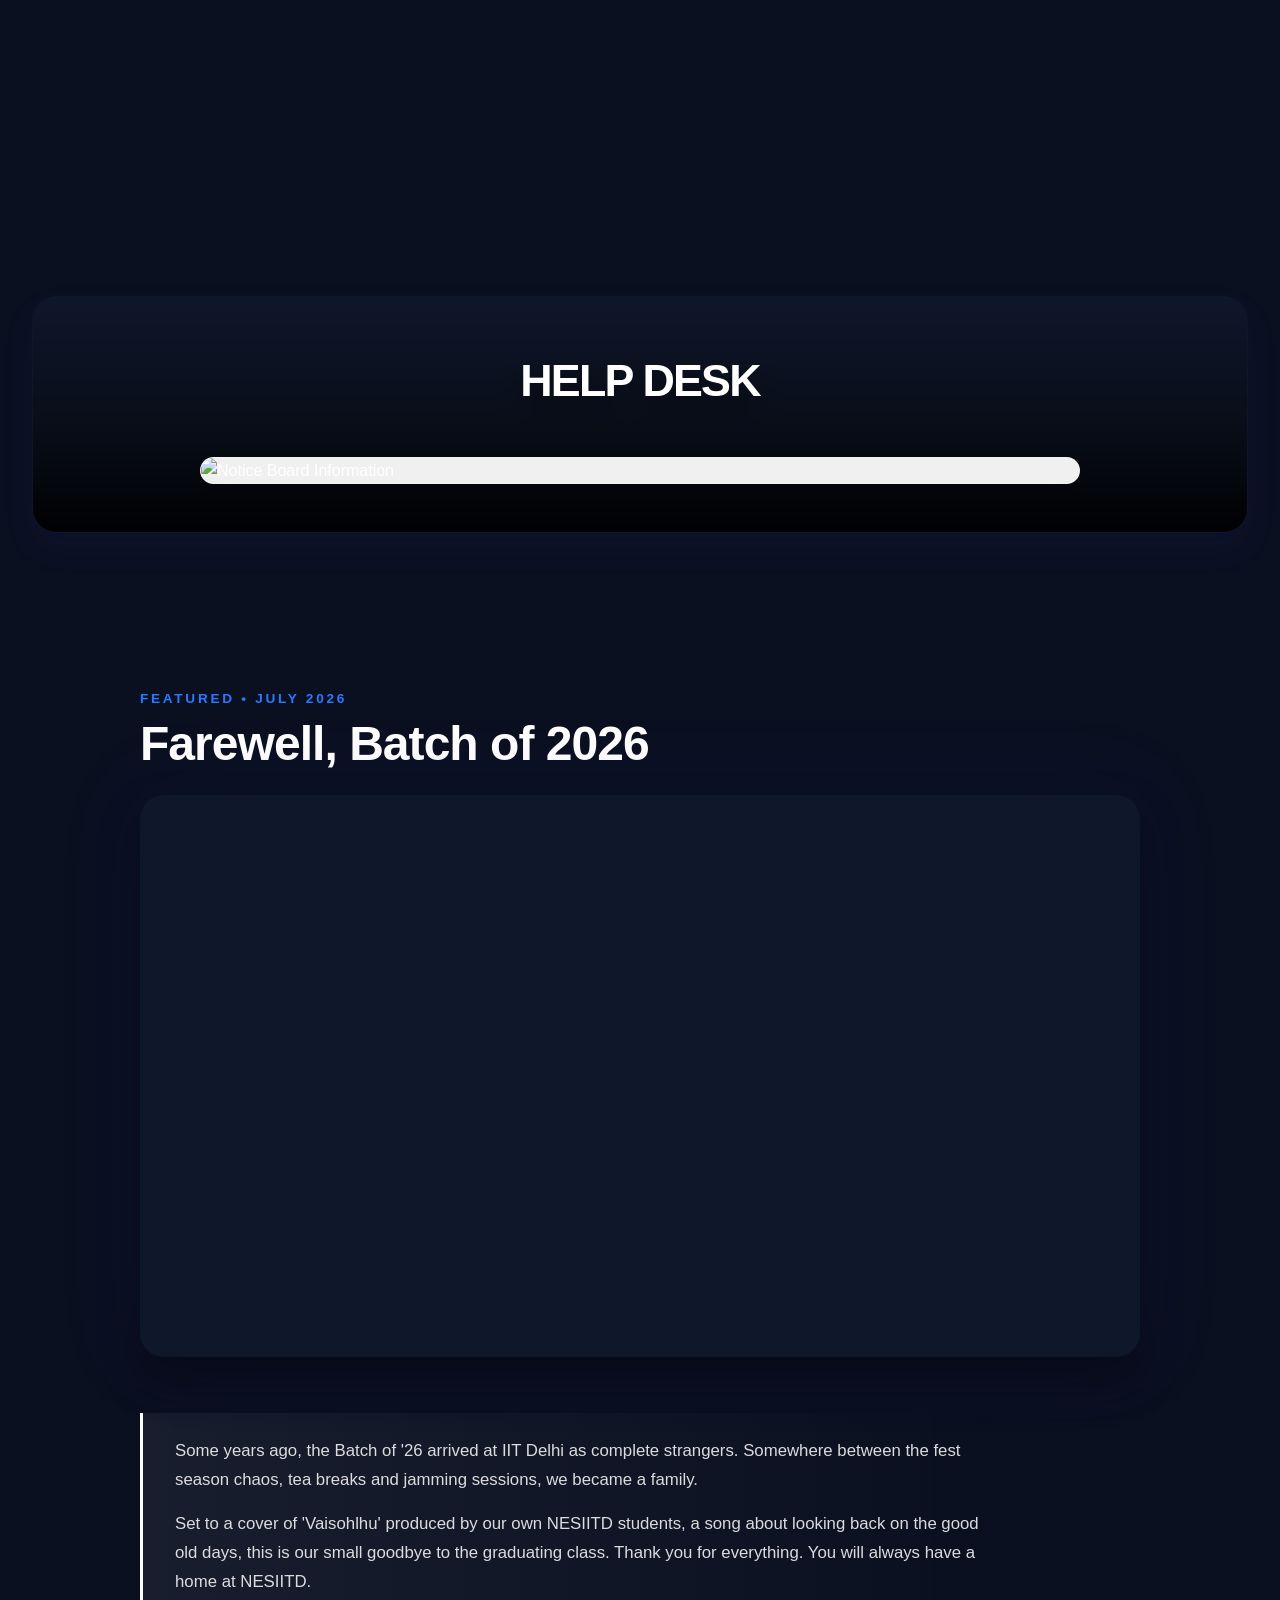
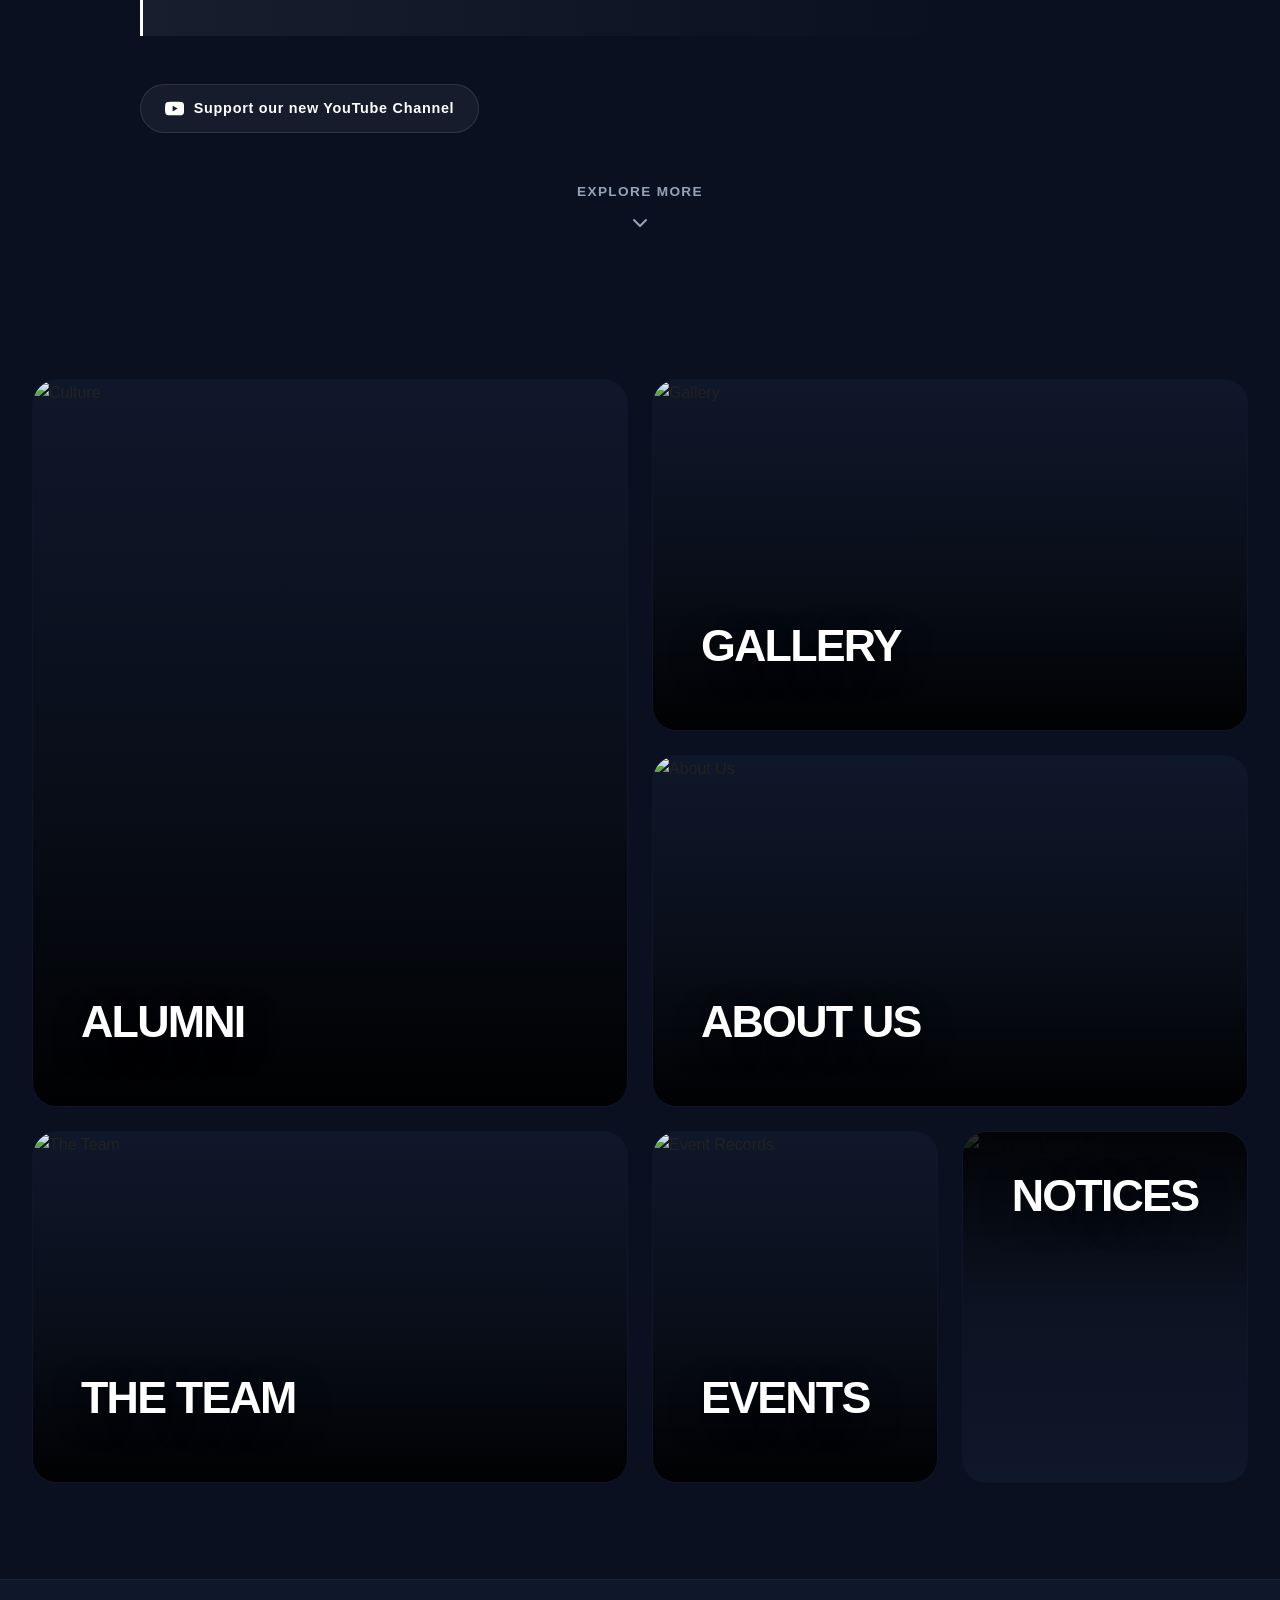
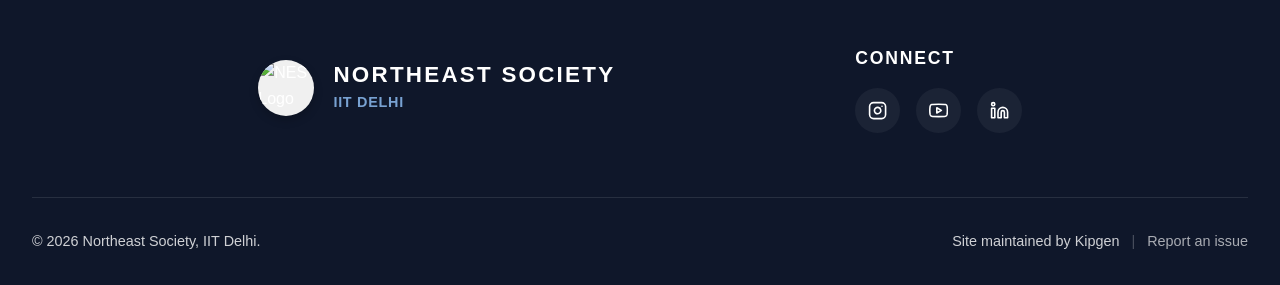
==== commit 59ccacad: "changed 64 to 96" ====
--- a/index.html
+++ b/index.html
@@ -39,7 +39,7 @@
     <meta property="og:url" content="https://kipgenn.github.io/northeast-society-website/">
     <meta property="og:type" content="website">
 
-    <link rel="icon" type="image/jpeg" href="https://res.cloudinary.com/dniy8inc1/image/upload/w_64,q_auto,f_auto/v1780009978/neslogo_wqwnsd.jpg">
+    <link rel="icon" type="image/jpeg" href="https://res.cloudinary.com/dniy8inc1/image/upload/w_96,q_auto,f_auto/v1780009978/neslogo_wqwnsd.jpg">
     <link rel="apple-touch-icon" href="https://res.cloudinary.com/dniy8inc1/image/upload/w_180,q_auto,f_auto/v1780009978/neslogo_wqwnsd.jpg">
     <link rel="preconnect" href="https://fonts.googleapis.com">
     <link rel="preconnect" href="https://fonts.gstatic.com" crossorigin>
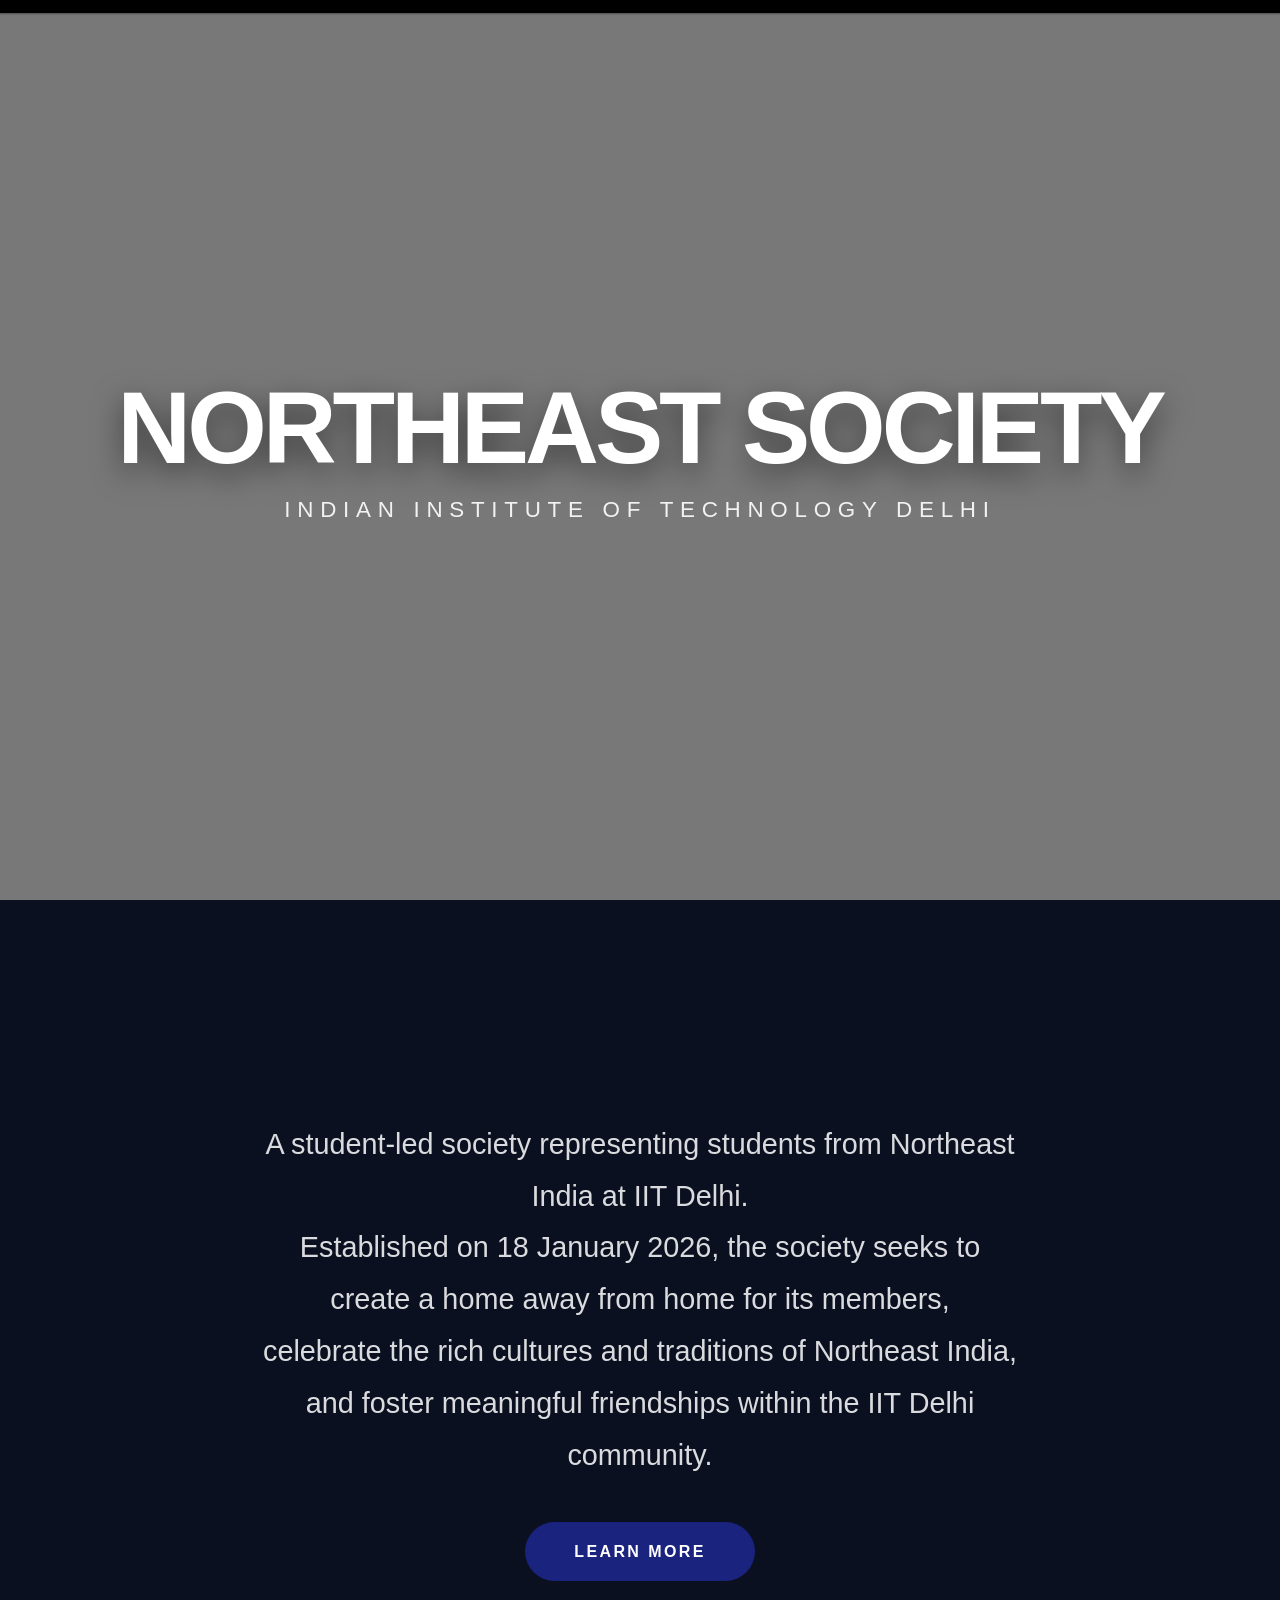
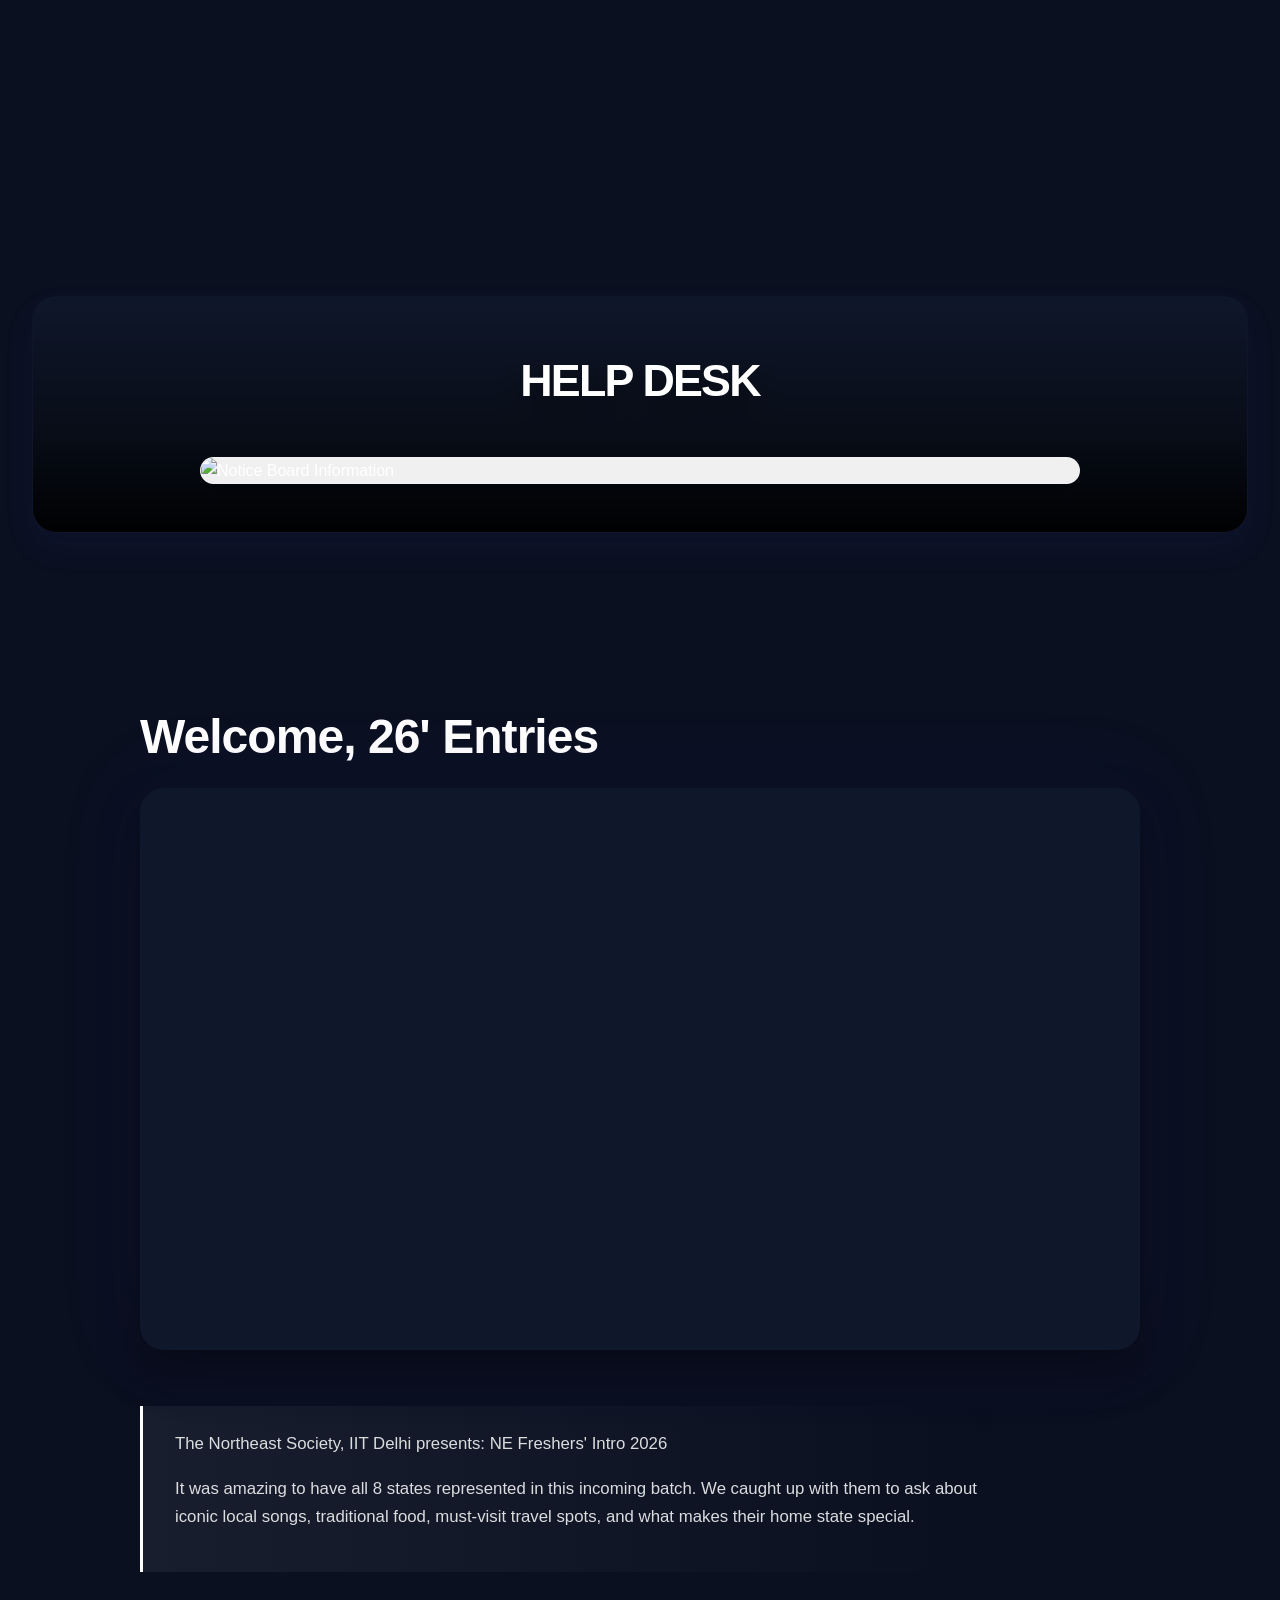
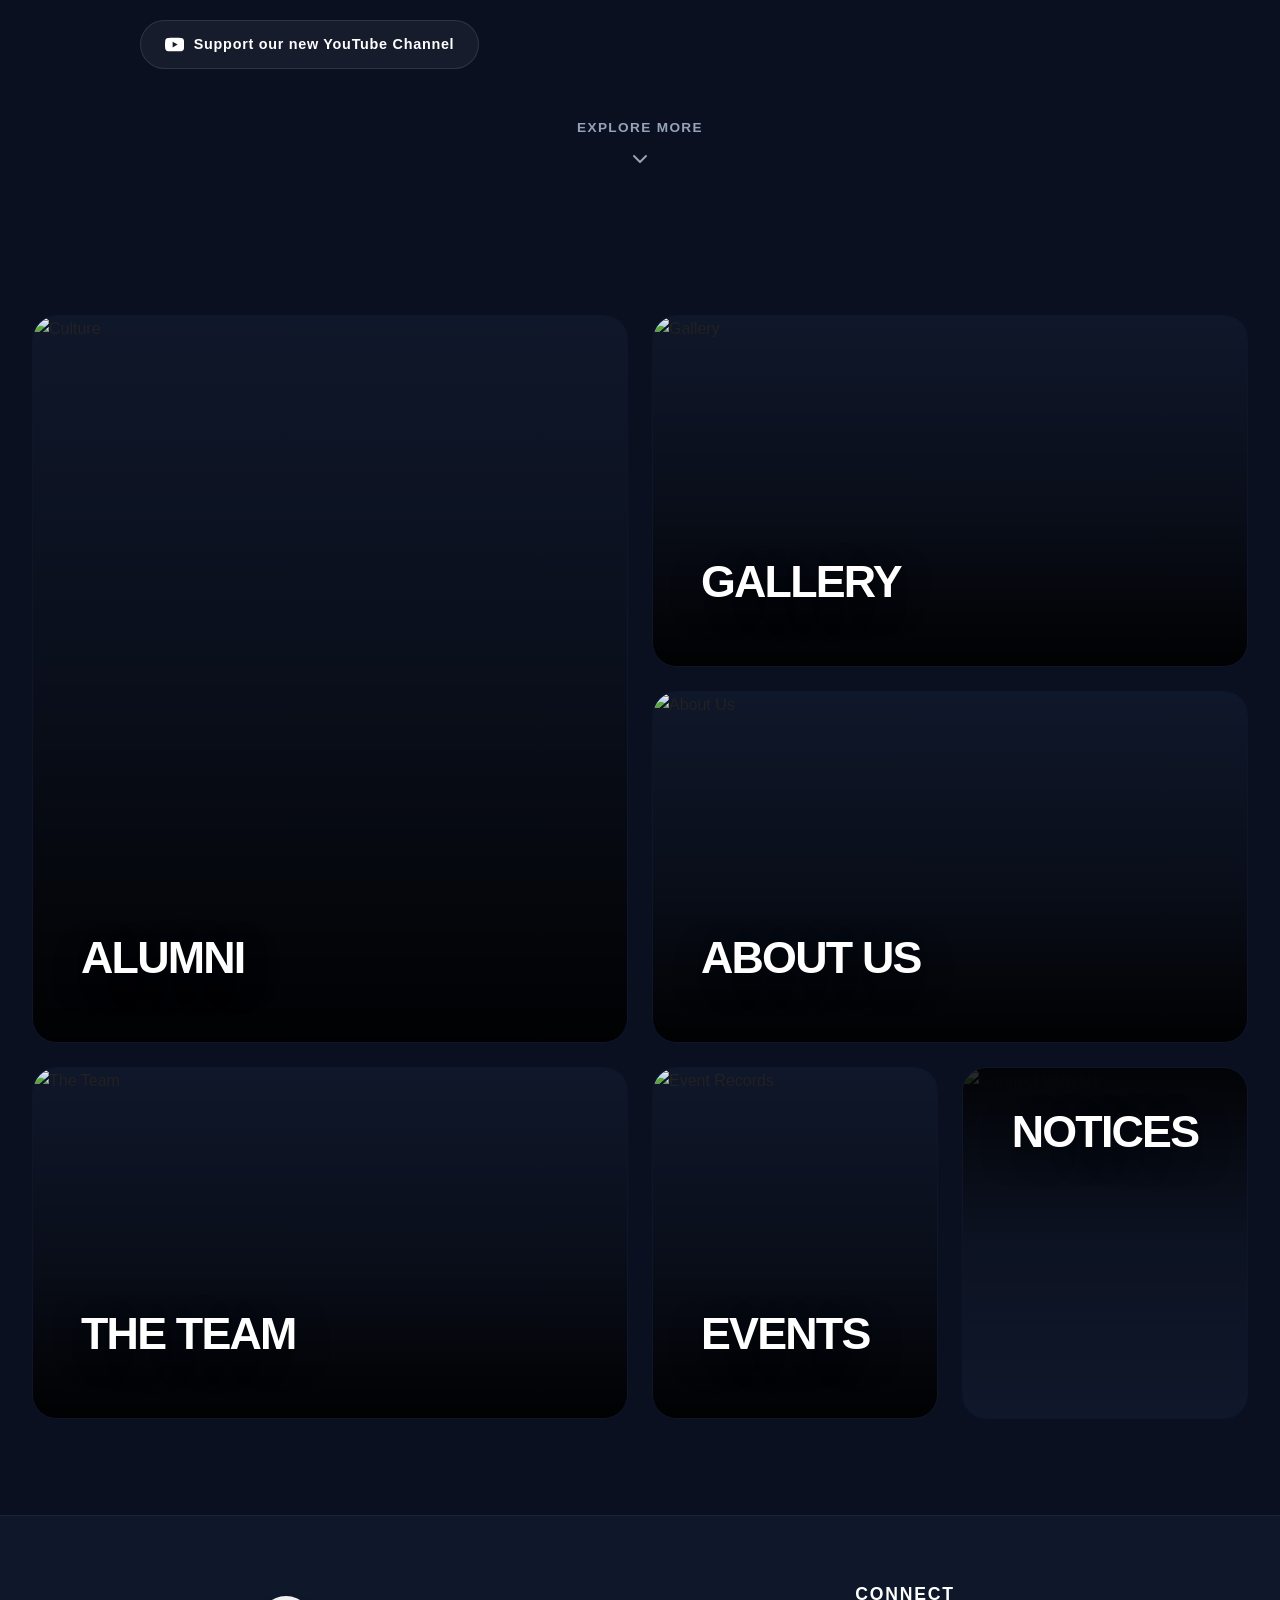
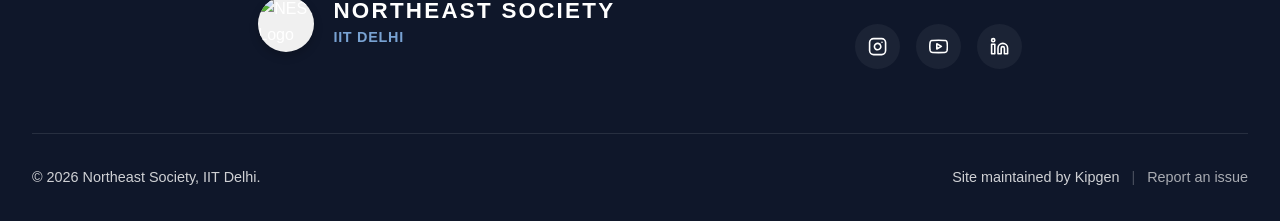
==== commit 9610a1b5: "changed Video for feature page" ====
--- a/index.html
+++ b/index.html
@@ -121,8 +121,8 @@
 <div class="feature-wrapper">
     
     <div class="feature-header">
-        <span class="feature-tag">Featured • July 2026</span>
-        <h2>Farewell, Batch of 2026</h2>
+        <span class="feature-tag"></span>
+        <h2>Welcome, 26' Entries</h2>
     </div>
 
     <div class="feature-media">
@@ -164,8 +164,8 @@
 
         </p>
 <blockquote class="feature-quote-box">
-<p>Some years ago, the Batch of '26 arrived at IIT Delhi as complete strangers. Somewhere between the fest season chaos, tea breaks and jamming sessions, we became a family.</p>
-<p>Set to a cover of 'Vaisohlhu' produced by our own NESIITD students, a song about looking back on the good old days, this is our small goodbye to the graduating class. Thank you for everything. You will always have a home at NESIITD.</p>
+<p>The Northeast Society, IIT Delhi presents: NE Freshers' Intro 2026</p>
+<p>It was amazing to have all 8 states represented in this incoming batch. We caught up with them to ask about iconic local songs, traditional food, must-visit travel spots, and what makes their home state special.</p>
 
 <p class="quote-credits"></p>
 </blockquote>
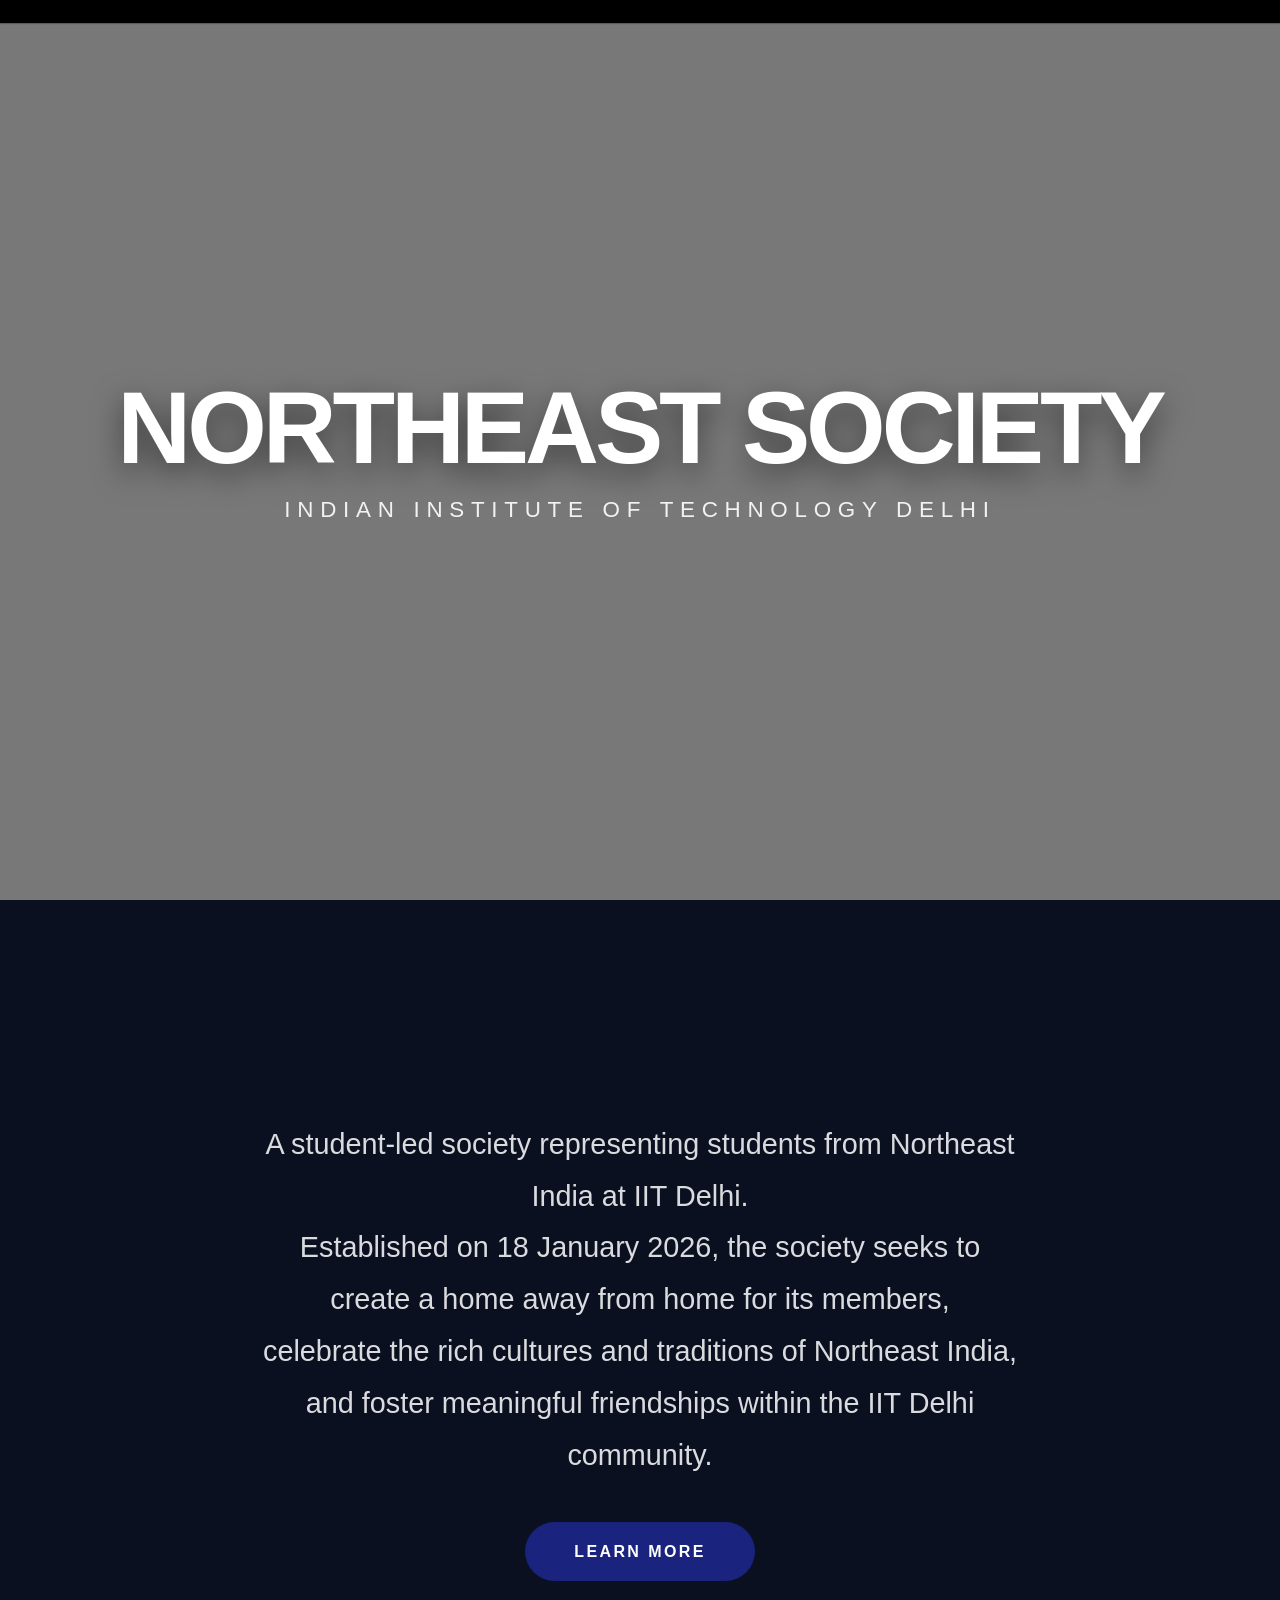
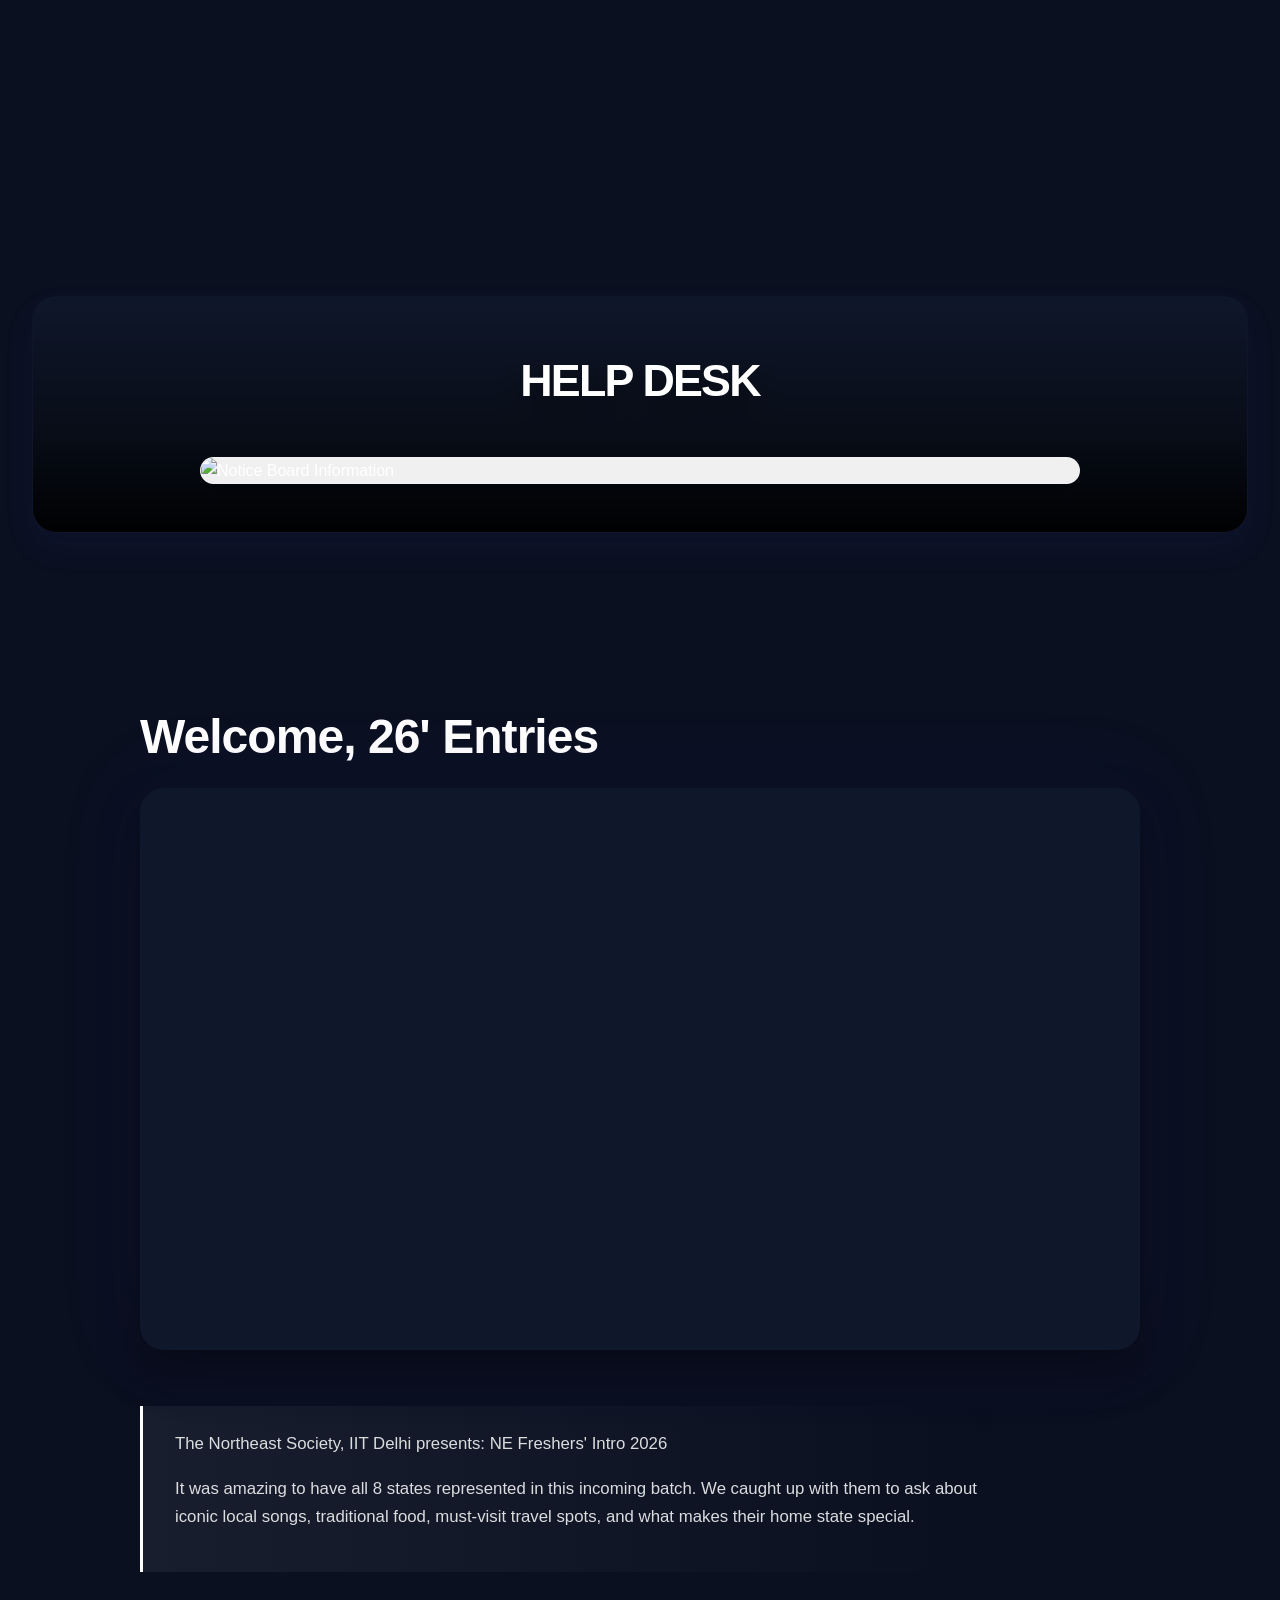
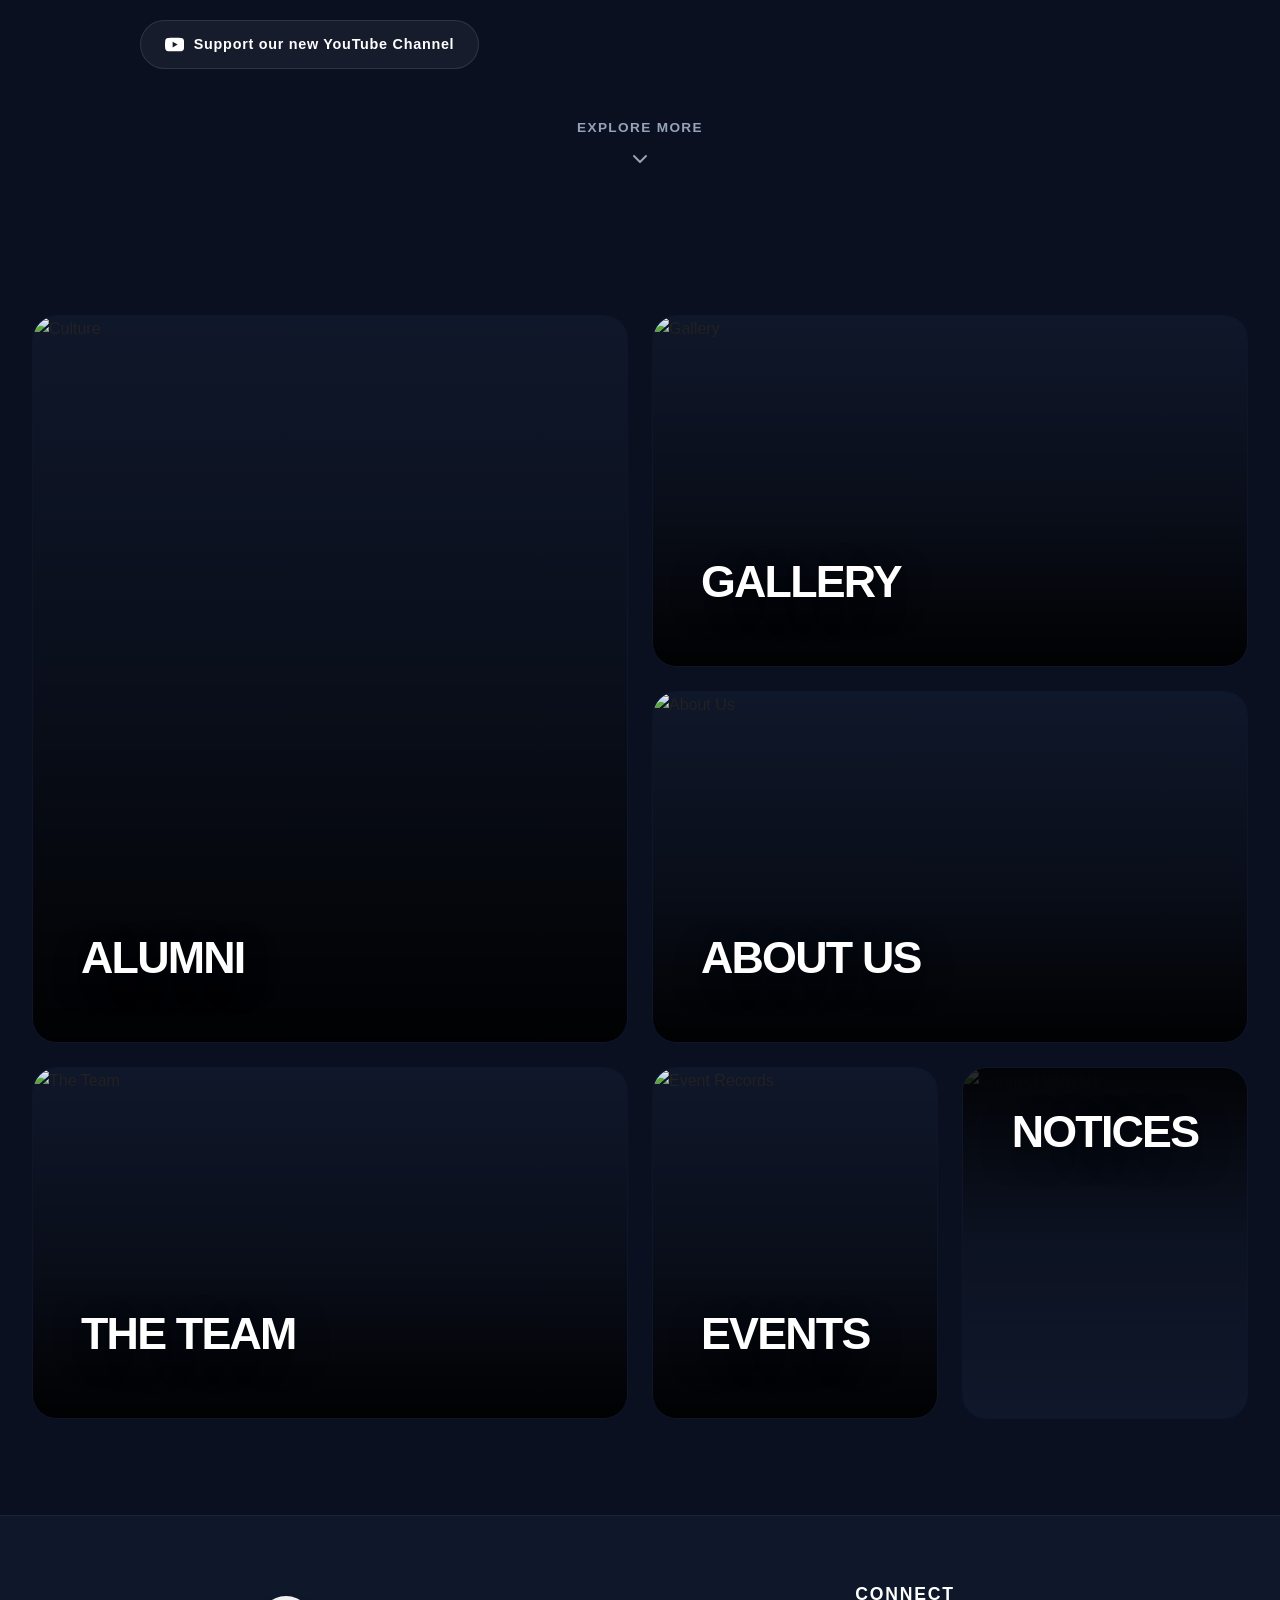
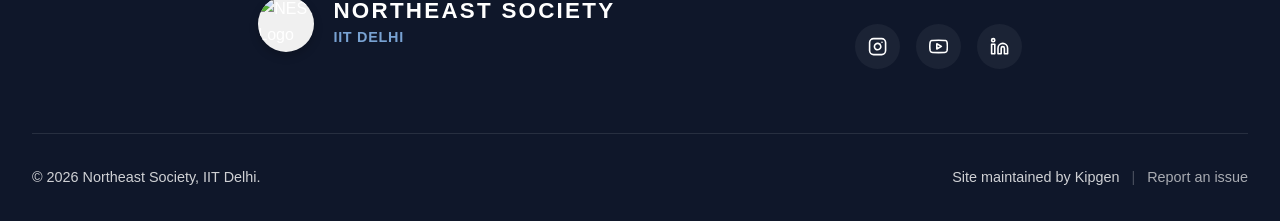
==== commit 59f4f48c: "changed button redirect to the new video" ====
--- a/index.html
+++ b/index.html
@@ -169,7 +169,7 @@
 
 <p class="quote-credits"></p>
 </blockquote>
-<a href="https://youtu.be/379xbYLZEEY?si=bmn3hO4nRIF-hbnq?sub_confirmation=1" target="_blank" class="yt-promo-btn">
+<a href="https://youtu.be/tt9rZfM_24o?si=TnVD5eIL55n1QciD" target="_blank" class="yt-promo-btn">
     <svg viewBox="0 0 24 24" fill="currentColor" class="yt-icon">
         <path d="M23.498 6.186a3.016 3.016 0 0 0-2.122-2.136C19.505 3.545 12 3.545 12 3.545s-7.505 0-9.377.505A3.017 3.017 0 0 0 .502 6.186C0 8.07 0 12 0 12s0 3.93.502 5.814a3.016 3.016 0 0 0 2.122 2.136c1.871.505 9.376.505 9.376.505s7.505 0 9.377-.505a3.015 3.015 0 0 0 2.122-2.136C24 15.93 24 12 24 12s0-3.93-.502-5.814zM9.545 15.568V8.432L15.818 12l-6.273 3.568z"/>
     </svg>
